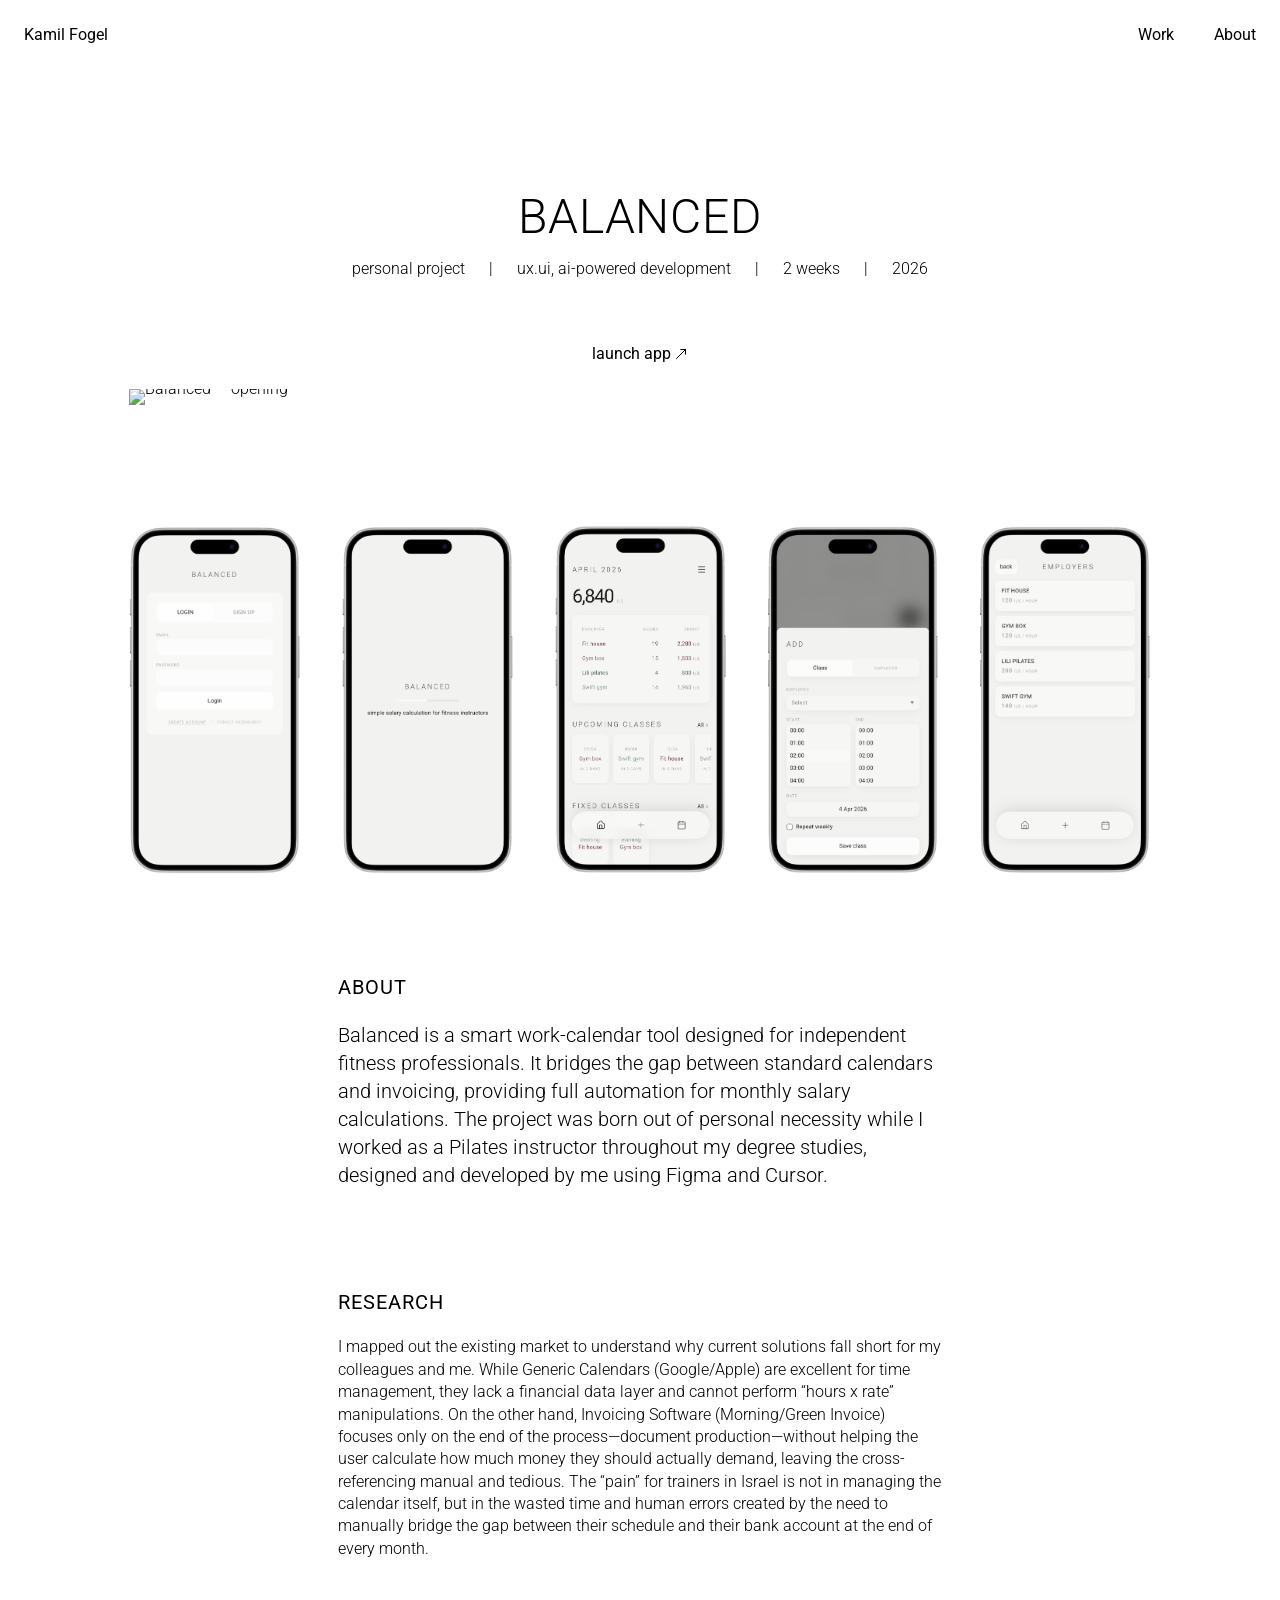
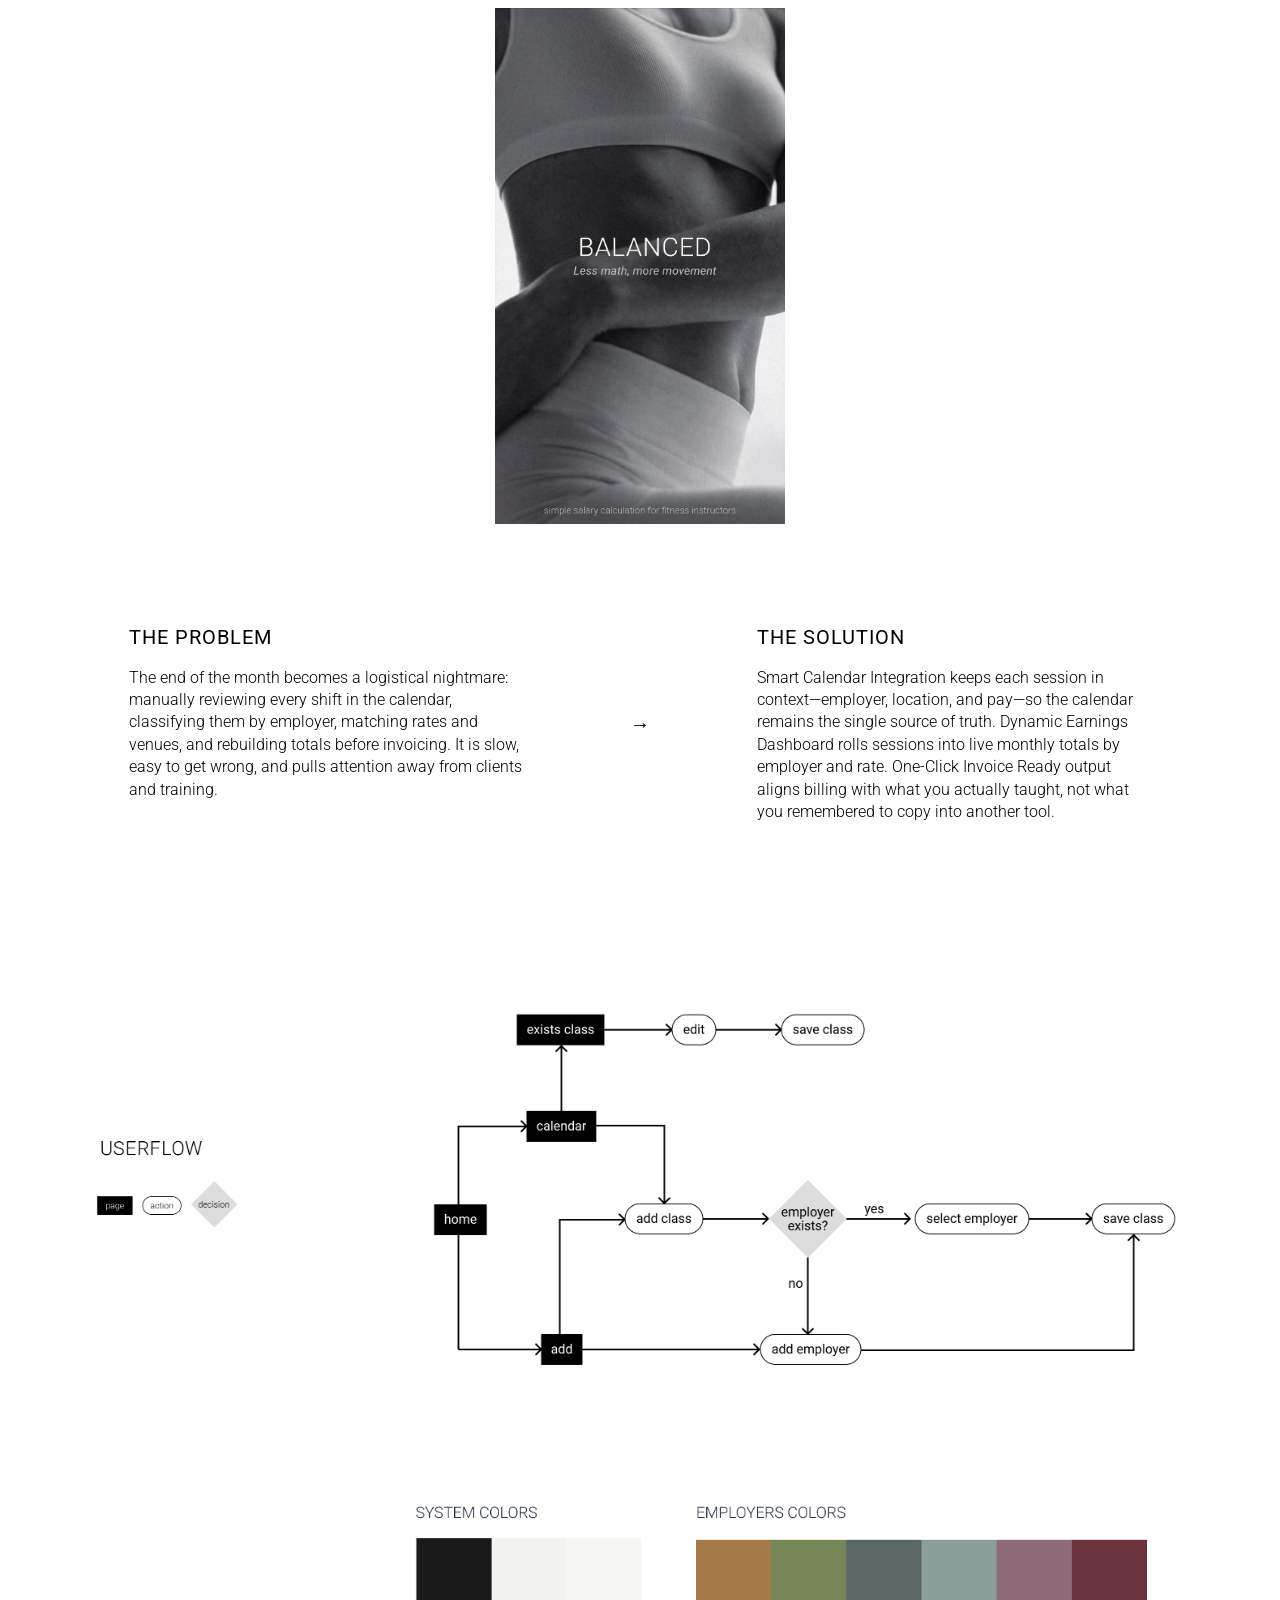
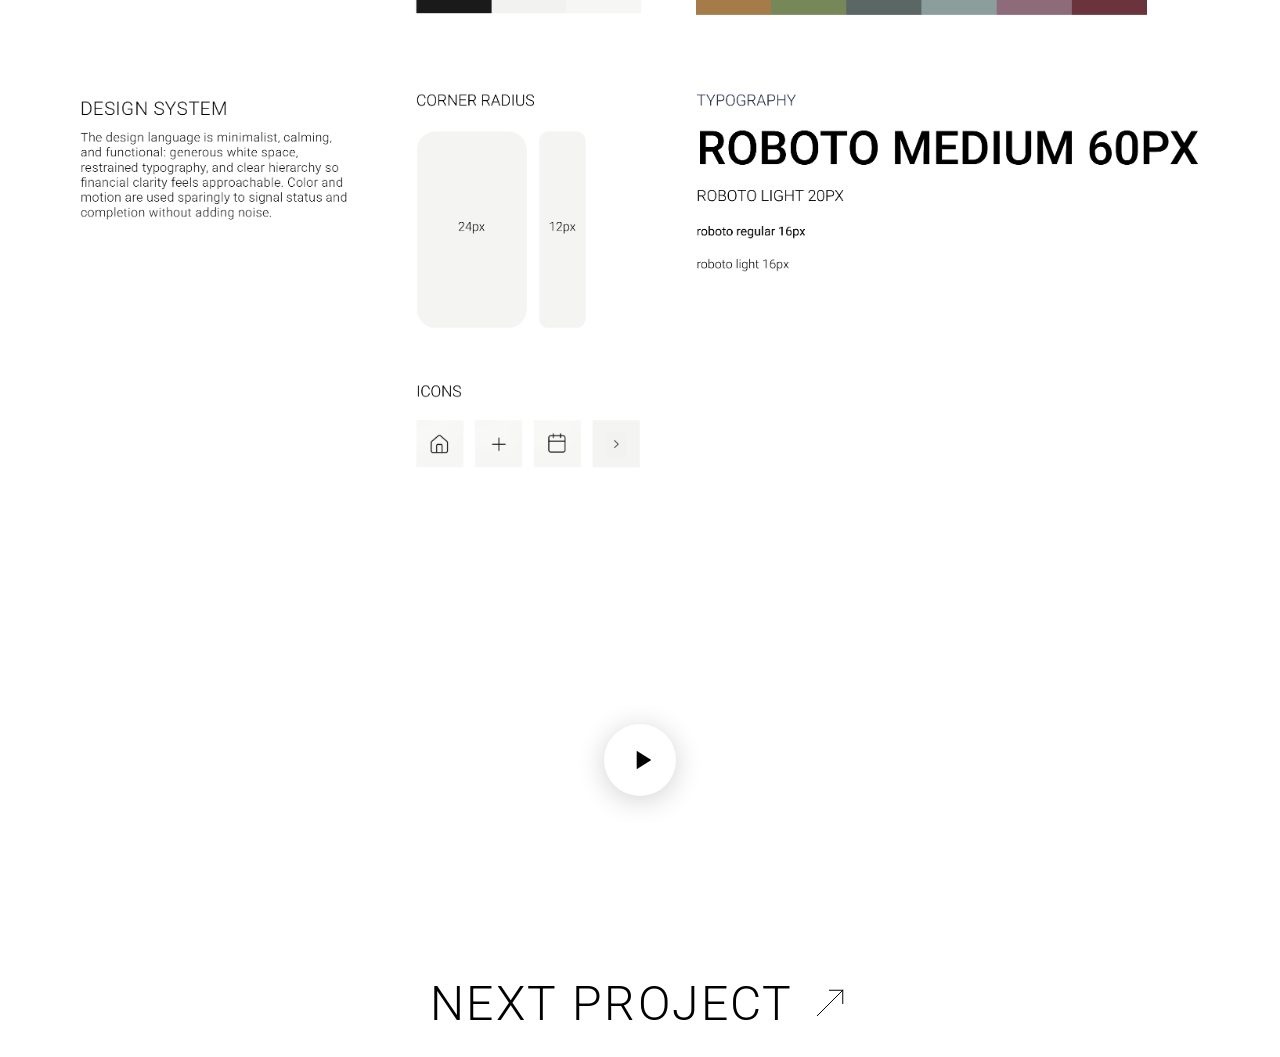
==== balanced.html @ a1b48514 "Final Hero Polish: Dynamic 3D text with gentle mouse motion and full-width layout" ====
<!DOCTYPE html>
<html lang="en" class="case-study-page balanced-page">
<head>
  <meta charset="UTF-8" />
  <meta name="viewport" content="width=device-width, initial-scale=1.0" />
  <title>Balanced — Kamil Fogel</title>
  <link rel="preconnect" href="https://fonts.googleapis.com" />
  <link rel="preconnect" href="https://fonts.gstatic.com" crossorigin />
  <link href="https://fonts.googleapis.com/css2?family=Instrument+Serif:ital@0;1&family=Roboto:wght@300;400;700&display=swap" rel="stylesheet" />
  <link href="https://unpkg.com/aos@2.3.1/dist/aos.css" rel="stylesheet" />
  <link rel="stylesheet" href="typography.css" />
  <script src="nav-auto-hide.js" defer></script>
  <style>
    *, *::before, *::after {
      box-sizing: border-box;
      margin: 0;
      padding: 0;
    }

    .container {
      width: 100%;
      max-width: none;
      margin-left: auto;
      margin-right: auto;
      padding-left: var(--container-pad);
      padding-right: var(--container-pad);
      box-sizing: border-box;
    }

    html, body {
      min-height: 100%;
    }

    html.balanced-page {
      background-color: #ffffff;
    }

    body.case-page {
      background: #ffffff;
      color: #000000;
      opacity: 1;
      transition: opacity 0.5s ease;
    }

    body.case-page.is-entering {
      opacity: 0;
    }

    html.case-study-page,
    html.case-study-page body.case-study-page {
      cursor: auto !important;
    }

    body.case-study-page .custom-cursor {
      display: none !important;
    }

    body.balanced-page nav {
      position: fixed;
      top: 0;
      left: 0;
      right: 0;
      width: 100%;
      z-index: 10000;
      padding: 0;
      background: transparent;
      color: #000000;
    }

    body.balanced-page nav .brand {
      color: #000000;
      text-decoration: none;
      transition: filter 0.4s ease;
    }

    body.balanced-page nav ul a {
      color: #000000;
      text-decoration: none;
      transition: filter 0.4s ease;
    }

    @media (hover: hover) {
      body.balanced-page nav .brand:hover,
      body.balanced-page nav ul a:hover {
        filter: blur(4px);
      }
    }

    body.balanced-page nav a:focus-visible {
      outline: 2px solid #000000;
      outline-offset: 4px;
    }

    .case-main {
      width: 100%;
      padding-top: 5.5rem;
      padding-bottom: 6rem;
    }

    .balanced-page .case-main {
      padding-bottom: 0;
    }

    .case-block {
      margin-bottom: var(--case-section-gap);
    }

    .balanced-page .case-block.balanced-video-section {
      margin-bottom: 0;
    }

    .case-block.case-hero-intro {
      margin-bottom: 0;
    }

    /* L1 — explicit center (hero titles) */
    .balanced-page h1.case-hero-title.style1 {
      letter-spacing: 0.02em;
      text-align: center;
    }

    /* L2 section titles — always centered on Balanced */
    .balanced-page .case-subhead {
      text-align: center;
    }

    /* L4 body — center everywhere in case main (overrides typography.css .case-body) */
    .balanced-page main .case-body {
      text-align: center;
    }

    /* L4 metadata: normal case for this page (global .case-meta-part is lowercase) */
    .balanced-page .case-meta-row--balanced .case-meta-part {
      text-transform: none;
    }

    /* 12-col shell + meta row — matches devill .case-hero-meta-shell / .case-meta-row */
    .balanced-page .case-balanced-hero .case-hero-meta-shell {
      display: grid;
      grid-template-columns: repeat(12, 1fr);
      column-gap: var(--grid-gutter);
      width: 100%;
      box-sizing: border-box;
      margin-top: 0;
      margin-bottom: 0;
      text-align: center;
    }

    .balanced-page .case-balanced-hero .case-meta-row--balanced {
      grid-column: 2 / 12;
      display: flex;
      flex-direction: row;
      flex-wrap: wrap;
      align-items: center;
      justify-content: center;
      width: 100%;
      min-width: 0;
      box-sizing: border-box;
    }

    .balanced-page .case-balanced-hero .case-prototype-link {
      text-transform: none;
    }

    /* Opening block sits under hero; link wrap supplies 20px above images (same as now) */
    .balanced-page .case-balanced-visuals {
      margin-top: 0;
    }

    .case-balanced-visuals-grid {
      display: grid;
      grid-template-columns: repeat(12, 1fr);
      column-gap: var(--grid-gutter);
      width: 100%;
      box-sizing: border-box;
    }

    .case-balanced-figure {
      grid-column: 2 / 12;
      margin: 0;
      padding: 0;
      background: transparent;
      border: none;
      line-height: 0;
      overflow: hidden;
      border-radius: 0;
    }

    .case-balanced-visuals-grid > .case-balanced-figure + .case-balanced-figure {
      margin-top: 120px;
    }

    .case-balanced-figure img {
      width: 100%;
      height: auto;
      object-fit: contain;
      display: block;
      margin: 0;
      padding: 0;
      background: transparent !important;
      border: none;
      box-shadow: none;
      border-radius: 0;
    }

    /* Body copy: L4 + center (typography .case-body is left-aligned for devill) */
    .balanced-page .balanced-content-shell {
      display: grid;
      grid-template-columns: repeat(12, 1fr);
      column-gap: var(--grid-gutter);
      width: 100%;
      box-sizing: border-box;
    }

    .balanced-page .balanced-content-band {
      grid-column: 2 / 12;
      min-width: 0;
      text-align: center;
    }

    /* About + research: 6 cols centered (4–10), heading + body left-aligned */
    .balanced-page .balanced-content-band--six-col {
      grid-column: 4 / 10;
      min-width: 0;
      text-align: left;
    }

    /* Beat main .case-body + global .case-subhead center rules */
    .balanced-page main .balanced-content-section .balanced-content-band--six-col > .case-subhead {
      text-align: left;
    }

    .balanced-page main .balanced-content-section .balanced-content-band--six-col > .case-body {
      text-align: left;
      margin-left: 0;
      margin-right: 0;
      max-width: none;
    }

    .balanced-page main .balanced-content-section--about .balanced-content-band--six-col > .case-body {
      font-size: 20px;
    }

    .balanced-page .balanced-content-section > .case-subhead {
      margin-bottom: 16px;
    }

    .balanced-page .balanced-content-section .case-body {
      text-align: center;
      margin-left: auto;
      margin-right: auto;
      max-width: 48rem;
    }

    .balanced-page .balanced-content-section .case-body + .case-body {
      margin-top: 1.25rem;
    }

    /*
      Research: social graphic — visually centered on the page (flex), not locked to grid lines.
      ~3-col max width matches previous scale (3 tracks + 2 gutters in this shell’s 12-col math).
    */
    .balanced-page .balanced-content-shell > .balanced-research-social-figure {
      grid-column: 1 / -1;
      display: flex;
      justify-content: center;
      align-items: center;
      min-width: 0;
      margin: 48px 0 0;
      padding: 0;
      border: none;
      line-height: 0;
      overflow: hidden;
      border-radius: 0;
    }

    .balanced-page .balanced-content-shell > .balanced-research-social-figure img {
      width: auto;
      max-width: min(100%, calc((100% - 11 * var(--grid-gutter)) / 12 * 3 + 2 * var(--grid-gutter)));
      height: auto;
      display: block;
      object-fit: contain;
      border-radius: 0;
    }

    /* Problem/Solution block: 12-col shell */
    .balanced-ps-block {
      display: grid;
      grid-template-columns: repeat(12, 1fr);
      column-gap: var(--grid-gutter);
      width: 100%;
      box-sizing: border-box;
    }

    .balanced-ps-block > .balanced-ps-grid {
      grid-column: 1 / -1;
      margin-top: 0;
    }

    /*
      Problem & Solution: 12-col row — col 1 empty | problem (4) | arrow (2) | solution (4) | col 12 empty.
      Tighter text bands; group stays centered in the grid.
    */
    .balanced-ps-grid {
      display: grid;
      grid-template-columns: repeat(12, 1fr);
      column-gap: var(--grid-gutter);
      width: 100%;
      box-sizing: border-box;
      align-items: stretch;
    }

    .balanced-ps-problem {
      grid-column: 2 / 6;
      min-width: 0;
      display: flex;
      flex-direction: column;
      align-items: flex-start;
      text-align: left;
    }

    .balanced-ps-solution {
      grid-column: 8 / 12;
      min-width: 0;
      display: flex;
      flex-direction: column;
      align-items: flex-start;
      text-align: left;
    }

    .balanced-page main .balanced-ps-problem > .case-subhead,
    .balanced-page main .balanced-ps-solution > .case-subhead {
      margin-bottom: 16px;
      text-align: left;
    }

    .balanced-page main .balanced-ps-problem .case-body,
    .balanced-page main .balanced-ps-solution .case-body {
      text-align: left;
      width: 100%;
      max-width: 100%;
      margin-left: 0;
      margin-right: 0;
    }

    .balanced-ps-connector {
      grid-column: 6 / 8;
      display: flex;
      align-items: center;
      justify-content: center;
      align-self: stretch;
      min-width: 0;
      padding: 0 4px;
      font-family: 'Roboto', sans-serif;
      font-weight: 400;
      font-size: 20px;
      line-height: 1;
      color: #000000;
      user-select: none;
    }

    /*
      userflow + design system images: full grid width (bleed cancels .container pad).
      Stacked flush in .balanced-content-shell.
    */
    .balanced-page .balanced-content-shell > .balanced-ps-userflow,
    .balanced-page .balanced-content-shell > .balanced-design-system-figure {
      grid-column: 1 / -1;
      min-width: 0;
      width: calc(100% + 2 * var(--container-pad));
      max-width: none;
      margin: 0;
      margin-left: calc(-1 * var(--container-pad));
      margin-right: calc(-1 * var(--container-pad));
      padding: 0;
      border: none;
      line-height: 0;
      overflow: hidden;
      border-radius: 0;
      box-sizing: border-box;
    }

    .balanced-page .balanced-content-shell > .balanced-ps-userflow img,
    .balanced-page .balanced-content-shell > .balanced-design-system-figure img {
      width: 100%;
      height: auto;
      display: block;
      object-fit: contain;
      border-radius: 0;
    }

    /*
      Full-app video — replicated from now.html (screens-mosaic fullapp cell).
      Grid: cols 4–10 (6 tracks); wrap + play control match nowproject sizing.
    */
    .balanced-video-section .balanced-video-shell {
      display: grid;
      grid-template-columns: repeat(12, 1fr);
      column-gap: var(--grid-gutter);
      width: 100%;
      box-sizing: border-box;
    }

    .balanced-fullapp-cell {
      grid-column: 4 / 10;
      width: 100%;
      min-width: 0;
      display: flex;
      flex-direction: column;
      align-items: stretch;
    }

    .balanced-page .balanced-fullapp-cell .case-next-project {
      position: relative;
      width: 100%;
      margin-top: clamp(2rem, 5vw, 4rem) !important;
      margin-bottom: 0 !important;
      margin-left: 0 !important;
      margin-right: 0 !important;
      padding: 0 !important;
      padding-bottom: 1.5rem !important;
      flex-shrink: 0;
    }

    .balanced-page .balanced-fullapp-cell .case-next-project__link {
      position: relative;
    }

    .balanced-fullapp-wrap {
      position: relative;
      width: 100%;
      line-height: 0;
      border-radius: 8px;
      overflow: hidden;
      background: transparent;
    }

    .balanced-fullapp-wrap .balanced-full-app-video {
      width: 100% !important;
      height: auto !important;
      max-height: 75vh !important;
      object-fit: contain !important;
      object-position: center;
      display: block;
      background: transparent !important;
      border: none !important;
      box-shadow: none !important;
      border-radius: 8px;
      cursor: pointer;
    }

    .balanced-fullapp-play {
      position: absolute;
      left: 50%;
      top: 50%;
      transform: translate(-50%, -50%);
      margin: 0;
      padding: 0;
      width: 4.5rem;
      height: 4.5rem;
      min-width: 0;
      border: none;
      border-radius: 50%;
      background: #ffffff;
      box-shadow: 0 4px 28px rgba(0, 0, 0, 0.18);
      cursor: pointer;
      display: flex;
      align-items: center;
      justify-content: center;
      color: #000000;
      transition:
        transform 0.25s ease,
        box-shadow 0.25s ease,
        opacity 0.35s ease,
        visibility 0.35s ease,
        background 0.25s ease;
      z-index: 2;
    }

    .balanced-fullapp-play__icon {
      display: block;
      margin-left: 3px;
    }

    .balanced-fullapp-play:hover {
      transform: translate(-50%, -50%) scale(1.08);
      box-shadow: 0 10px 36px rgba(0, 0, 0, 0.24);
    }

    .balanced-fullapp-play:focus-visible {
      outline: 2px solid #000000;
      outline-offset: 4px;
    }

    .balanced-fullapp-cell.is-playing .balanced-fullapp-play {
      opacity: 0;
      visibility: hidden;
      pointer-events: none;
    }

    @media (max-width: 900px) {
      .balanced-page .case-balanced-hero .case-meta-row--balanced {
        grid-column: 1 / -1 !important;
        justify-content: center;
      }

      /* Keep 10-column band (inset 1 col each side) on small viewports */
      .case-balanced-figure {
        grid-column: 2 / 12 !important;
      }

      .balanced-page .balanced-fullapp-cell {
        grid-column: 1 / -1 !important;
        margin-bottom: 0 !important;
      }

      .balanced-page .balanced-ps-grid {
        grid-template-columns: 1fr;
      }

      .balanced-page .balanced-ps-problem,
      .balanced-page .balanced-ps-solution,
      .balanced-page .balanced-ps-connector {
        grid-column: 1 / -1;
      }

      .balanced-page .balanced-ps-connector {
        padding: 8px 0;
        align-self: center;
      }
    }
  </style>
</head>
<body class="case-page case-study-page balanced-page is-entering">

  <nav>
    <div class="container">
      <a class="brand js-page-transition" href="index.html">Kamil Fogel</a>
      <ul>
        <li><a href="index.html#work">Work</a></li>
        <li><a href="index.html#site-bottom">About</a></li>
      </ul>
    </div>
  </nav>

  <main class="case-main">
    <div class="container">
      <section class="case-block case-hero-intro case-balanced-hero" aria-label="Project header">
        <h1
          class="case-hero-title style1"
          data-aos="fade-up"
          data-aos-duration="900"
          data-aos-once="true"
        >
          Balanced
        </h1>
        <div
          class="case-hero-meta-shell"
          data-aos="fade-up"
          data-aos-duration="900"
          data-aos-once="true"
          aria-label="Project details"
        >
          <div class="case-meta-row case-meta-row--balanced">
            <span class="case-meta-part">personal project</span>
            <span class="case-meta-sep" aria-hidden="true">|</span>
            <span class="case-meta-part">ux.ui, ai-powered development</span>
            <span class="case-meta-sep" aria-hidden="true">|</span>
            <span class="case-meta-part">2 weeks</span>
            <span class="case-meta-sep" aria-hidden="true">|</span>
            <span class="case-meta-part">2026</span>
          </div>
        </div>
        <div
          class="case-prototype-link-wrap"
          data-aos="fade-up"
          data-aos-duration="900"
          data-aos-once="true"
        >
          <a
            class="case-prototype-link"
            href="https://balanced-dun.vercel.app/"
            target="_blank"
            rel="noopener noreferrer"
          >
            launch app
          </a>
        </div>
      </section>

      <section class="case-block case-balanced-visuals" aria-label="Balanced project visuals">
        <div class="case-balanced-visuals-grid">
          <figure
            class="case-balanced-figure case-balanced-figure--opening"
            data-aos="fade-up"
            data-aos-duration="900"
            data-aos-once="true"
          >
            <img
              src="balancedproject/opening.png"
              alt="Balanced — opening"
              loading="lazy"
            />
          </figure>
          <figure
            class="case-balanced-figure"
            data-aos="fade-up"
            data-aos-duration="900"
            data-aos-once="true"
            aria-label="Balanced — product screens"
          >
            <img
              src="balancedproject/screens.png"
              alt="Balanced — screens"
              loading="lazy"
            />
          </figure>
        </div>
      </section>

      <section
        class="case-block balanced-content-section balanced-content-section--about"
        aria-label="About"
        data-aos="fade-up"
        data-aos-duration="900"
        data-aos-once="true"
      >
        <div class="balanced-content-shell">
          <div class="balanced-content-band balanced-content-band--six-col">
            <h2 class="case-subhead">about</h2>
            <p class="case-body">
              Balanced is a smart work-calendar tool designed for independent fitness professionals. It bridges the gap between standard calendars and invoicing, providing full automation for monthly salary calculations. The project was born out of personal necessity while I worked as a Pilates instructor throughout my degree studies, designed and developed by me using Figma and Cursor.
            </p>
          </div>
        </div>
      </section>

      <section
        class="case-block balanced-content-section"
        aria-label="Research"
        data-aos="fade-up"
        data-aos-duration="900"
        data-aos-once="true"
      >
        <div class="balanced-content-shell">
          <div class="balanced-content-band balanced-content-band--six-col">
            <h2 class="case-subhead">research</h2>
            <p class="case-body">
              I mapped out the existing market to understand why current solutions fall short for my colleagues and me. While Generic Calendars (Google/Apple) are excellent for time management, they lack a financial data layer and cannot perform &ldquo;hours x rate&rdquo; manipulations. On the other hand, Invoicing Software (Morning/Green Invoice) focuses only on the end of the process—document production—without helping the user calculate how much money they should actually demand, leaving the cross-referencing manual and tedious. The &ldquo;pain&rdquo; for trainers in Israel is not in managing the calendar itself, but in the wasted time and human errors created by the need to manually bridge the gap between their schedule and their bank account at the end of every month.
            </p>
          </div>
          <figure
            class="balanced-research-social-figure"
            aria-label="Balanced — research"
          >
            <img
              src="balancedproject/social.png"
              alt="Balanced — research"
              loading="lazy"
            />
          </figure>
        </div>
      </section>

      <section
        class="case-block balanced-ps-block"
        aria-label="The problem and the solution"
        data-aos="fade-up"
        data-aos-duration="900"
        data-aos-once="true"
      >
        <div class="balanced-ps-grid">
          <div class="balanced-ps-problem">
            <h2 class="case-subhead">the problem</h2>
            <p class="case-body">
              The end of the month becomes a logistical nightmare: manually reviewing every shift in the calendar, classifying them by employer, matching rates and venues, and rebuilding totals before invoicing. It is slow, easy to get wrong, and pulls attention away from clients and training.
            </p>
          </div>
          <div class="balanced-ps-connector" aria-hidden="true">→</div>
          <div class="balanced-ps-solution">
            <h2 class="case-subhead">the solution</h2>
            <p class="case-body">
              Smart Calendar Integration keeps each session in context—employer, location, and pay—so the calendar remains the single source of truth. Dynamic Earnings Dashboard rolls sessions into live monthly totals by employer and rate. One-Click Invoice Ready output aligns billing with what you actually taught, not what you remembered to copy into another tool.
            </p>
          </div>
        </div>
      </section>

      <section
        class="case-block balanced-content-section"
        aria-label="User flow and design system"
        data-aos="fade-up"
        data-aos-duration="900"
        data-aos-once="true"
      >
        <div class="balanced-content-shell">
          <figure class="balanced-ps-userflow" aria-label="User flow">
            <img
              src="balancedproject/userflow.png"
              alt="Balanced — user flow"
              loading="lazy"
            />
          </figure>
          <figure class="balanced-design-system-figure" aria-label="Design system">
            <img
              src="balancedproject/designsystem.png"
              alt="Balanced — design system"
              loading="lazy"
            />
          </figure>
        </div>
      </section>

      <section class="case-block balanced-video-section" aria-label="Full project video">
        <div class="balanced-video-shell">
          <div
            class="balanced-fullapp-cell"
            data-aos="fade-up"
            data-aos-duration="2000"
            data-aos-delay="400"
            data-aos-offset="300"
            data-aos-once="true"
          >
            <div class="balanced-fullapp-wrap">
              <video
                class="balanced-full-app-video"
                src="balancedproject/fullapp.mp4"
                preload="metadata"
                loop
                playsinline
                loading="lazy"
                tabindex="0"
                aria-label="Balanced — full project walkthrough. Press Space to play or pause."
              ></video>
              <button type="button" class="balanced-fullapp-play" aria-label="Play full project video">
                <svg
                  class="balanced-fullapp-play__icon"
                  width="32"
                  height="32"
                  viewBox="0 0 24 24"
                  aria-hidden="true"
                  focusable="false"
                >
                  <path fill="currentColor" d="M8 5v14l11-7z" />
                </svg>
              </button>
            </div>
            <nav class="case-next-project" aria-label="Next project">
              <a href="health.html" class="case-next-project__link js-page-transition">Next project</a>
            </nav>
          </div>
        </div>
      </section>
    </div>
  </main>

  <script src="https://unpkg.com/aos@2.3.1/dist/aos.js"></script>
  <script>
    (function () {
      if (typeof AOS !== 'undefined') {
        AOS.init({
          duration: 900,
          easing: 'ease-out-cubic',
          once: true,
          offset: 80,
        });
      }

      function bindPageTransitions() {
        var links = document.querySelectorAll('a.js-page-transition');
        for (var i = 0; i < links.length; i++) {
          links[i].addEventListener('click', function (e) {
            var href = this.getAttribute('href');
            if (!href || this.getAttribute('target') === '_blank' || e.metaKey || e.ctrlKey || e.shiftKey) return;
            e.preventDefault();
            document.body.classList.add('is-entering');
            window.setTimeout(function () {
              window.location.href = href;
            }, 480);
          });
        }
      }
      bindPageTransitions();

      (function bindBalancedFullAppVideo() {
        var cells = document.querySelectorAll('.balanced-fullapp-cell');
        for (var i = 0; i < cells.length; i++) {
          (function (wrap) {
            var inner = wrap.querySelector('.balanced-fullapp-wrap');
            var video = wrap.querySelector('.balanced-full-app-video');
            var btn = wrap.querySelector('.balanced-fullapp-play');
            if (!inner || !video) return;

            function syncPlayingClass() {
              if (video.paused) {
                wrap.classList.remove('is-playing');
              } else {
                wrap.classList.add('is-playing');
              }
            }

            video.addEventListener('play', syncPlayingClass);
            video.addEventListener('pause', syncPlayingClass);

            function togglePlayback() {
              if (video.paused) {
                video.play();
              } else {
                video.pause();
              }
            }

            inner.addEventListener('click', function () {
              togglePlayback();
            });

            if (btn) {
              btn.addEventListener('click', function (e) {
                e.stopPropagation();
                if (video.paused) {
                  video.play();
                } else {
                  video.pause();
                }
              });
            }

            video.addEventListener('keydown', function (e) {
              if (e.key !== ' ' && e.key !== 'Spacebar') return;
              e.preventDefault();
              togglePlayback();
            });
          })(cells[i]);
        }
      })();

      function endEnter() {
        document.body.classList.remove('is-entering');
      }
      if (document.readyState === 'complete') {
        requestAnimationFrame(function () {
          requestAnimationFrame(endEnter);
        });
      } else {
        window.addEventListener('load', function () {
          requestAnimationFrame(function () {
            requestAnimationFrame(endEnter);
          });
        });
      }
    })();
  </script>
</body>
</html>
---- typography.css ----
/**
 * Global L1–L4 typography (index, case studies).
 * Requires: Instrument Serif (italic), Roboto 300 & 400.
 */

/* —— Global layout tokens (shared: home + case studies). Use var(--grid-gutter) in page grids. —— */
:root {
  --container-pad: clamp(20px, 2.2vw, 24px);
  --grid-gutter: clamp(16px, 2vw, 24px);
  --case-section-gap: 100px;
  /*
   * Shared NE arrow (45° shaft + two-segment head). Same stroke/geometry everywhere;
   * scale only via width/height on each ::after. vector-effect keeps hairline consistent.
   */
  --arrow-ne-svg: url("data:image/svg+xml,%3Csvg xmlns='http://www.w3.org/2000/svg' viewBox='0 0 28 28' fill='none'%3E%3Cpath vector-effect='non-scaling-stroke' d='M3.5 24.5L24.5 3.5M24.5 3.5L13.5 3.5M24.5 3.5L24.5 14.5' stroke='%23000000' stroke-width='1' stroke-linecap='round' stroke-linejoin='round'/%3E%3C/svg%3E");
}

@media (max-width: 1024px) {
  :root {
    --grid-gutter: clamp(12px, 1.85vw, 20px);
    --case-section-gap: clamp(72px, 9vw, 96px);
  }
}

@media (max-width: 767px) {
  :root {
    --container-pad: 20px;
    --grid-gutter: 16px;
    --case-section-gap: clamp(48px, 10vw, 64px);
  }
}

html {
  overflow-x: hidden;
}

/* —— L1: Case study hero titles — Roboto 48px Light, ALL CAPS —— */
.case-hero-title,
.case-health-hero-title {
  font-family: 'Roboto', sans-serif;
  font-style: normal;
  font-weight: 300;
  font-size: 48px;
  line-height: 1.2;
  letter-spacing: 0.05em;
  text-transform: uppercase;
  color: #000000;
  text-align: center;
  text-rendering: optimizeLegibility;
  -webkit-font-smoothing: antialiased;
  -moz-osx-font-smoothing: grayscale;
  padding: 100px 0 0;
  margin: 0 0 12px;
}

/* —— L2: Section headers — Roboto Regular 20px, ALL CAPS —— */
.case-subhead,
.case-now-ds-item .case-subhead,
.case-now-cs-stack--vertical .case-now-cs-style3-heading {
  font-family: 'Roboto', sans-serif;
  font-weight: 400;
  font-size: 20px;
  line-height: 1.35;
  letter-spacing: 0.05em;
  text-transform: uppercase;
  color: #000000;
}

/* —— L3: Nav, contact label, project names — Roboto Regular 16px, sentence case from markup —— */
nav,
nav .brand,
.site-contact__label,
.project-card__caption-name,
.project-card__caption-sep {
  font-family: 'Roboto', sans-serif;
  font-weight: 400;
  font-size: 16px;
  line-height: 1.35;
  letter-spacing: normal;
  color: #000000;
  -webkit-font-smoothing: antialiased;
  -moz-osx-font-smoothing: grayscale;
}

nav ul a {
  text-transform: none;
}

nav .brand {
  text-transform: none;
}

/*
 * Primary site nav: full-width bar, same side padding as `.container` (--container-pad).
 * Optional cap: set --site-grid-max-width on :root to match a global content max-width.
 * Brand (left) ↔ links (right): space-between; Work / About: fixed gap, never wrap.
 */
nav:not(.case-next-project) .container {
  display: flex;
  flex-wrap: nowrap;
  justify-content: space-between;
  align-items: center;
  gap: clamp(12px, 3vw, 24px);
  width: 100%;
  max-width: var(--site-grid-max-width, none);
  margin-left: auto;
  margin-right: auto;
  box-sizing: border-box;
  padding-left: var(--container-pad, 24px);
  padding-right: var(--container-pad, 24px);
  padding-top: 1.5rem;
  padding-bottom: 1.5rem;
}

nav:not(.case-next-project) .brand {
  flex: 0 1 auto;
  min-width: 0;
}

nav:not(.case-next-project) .container > ul {
  flex: 0 0 auto;
  display: flex;
  flex-flow: row nowrap;
  align-items: center;
  justify-content: flex-end;
  gap: 40px;
  list-style: none;
  margin: 0;
  padding: 0;
  white-space: nowrap;
}

nav:not(.case-next-project) .container > ul > li {
  flex-shrink: 0;
  white-space: nowrap;
}

nav:not(.case-next-project) .container > ul > li > a {
  white-space: nowrap;
}

/* Top strip: reveals scroll-hidden nav on hover (below nav z-index; hits pass through nav when pointer-events: none) */
.site-nav-hover-zone {
  position: fixed;
  top: 0;
  left: 0;
  right: 0;
  height: 60px;
  z-index: 4999;
  pointer-events: auto;
  background: transparent;
}

body.case-page .site-nav-hover-zone {
  z-index: 9999;
}

/* Primary nav auto-hide (scroll) — home + case studies */
nav.site-header,
body.case-page > nav:not(.case-next-project) {
  transition:
    transform 0.3s ease,
    opacity 0.3s ease;
}

nav.site-header.is-header-hidden,
body.case-page > nav:not(.case-next-project).is-header-hidden {
  transform: translateY(-100%);
  opacity: 0;
  pointer-events: none;
}

.site-contact__label {
  text-transform: none;
}

.project-card__caption-name {
  text-transform: none;
}

.case-subhead {
  text-align: left;
  margin-bottom: 1.25rem;
}

/* —— L4: Project hero metadata (type, field, time, year) — Roboto Light 16px —— */
.case-meta-part,
.case-meta-sep {
  font-family: 'Roboto', sans-serif;
  font-weight: 300;
  font-size: 16px;
  line-height: 1.35;
  letter-spacing: normal;
  color: #000000;
  -webkit-font-smoothing: antialiased;
  -moz-osx-font-smoothing: grayscale;
}

.case-meta-part {
  text-transform: lowercase;
}

.case-meta-sep {
  flex-shrink: 0;
  user-select: none;
}

.case-main .case-meta-row {
  gap: 12px var(--grid-gutter, 16px);
}

/* Uniform rhythm: title (L1 margin-bottom 12px) → metadata (L4) → external link (L3) */
.case-main .case-prototype-link-wrap {
  text-align: center;
  margin-top: 60px;
  margin-bottom: 20px;
  padding: 0;
}

/* L3: External project links — Roboto Regular 16px, NE arrow via ::after (same asset as next-project / about) */
.case-prototype-link {
  font-family: 'Roboto', sans-serif;
  font-weight: 400;
  font-size: 16px;
  line-height: 1.35;
  color: #000000;
  text-transform: lowercase;
  text-decoration: none;
  display: inline-flex !important;
  align-items: center;
  justify-content: center;
  flex-wrap: wrap;
  box-sizing: border-box;
  max-width: 100%;
  margin: 0;
  padding: 4px 8px;
  filter: none;
  transition: all 0.3s ease;
  letter-spacing: normal;
  -webkit-font-smoothing: antialiased;
  -moz-osx-font-smoothing: grayscale;
}

.case-prototype-link::after {
  content: '';
  display: block;
  width: 0.88em;
  height: 0.8em;
  flex-shrink: 0;
  margin-left: 0.22em;
  align-self: center;
  background: var(--arrow-ne-svg) no-repeat center / contain;
}

@media (hover: hover) {
  .case-prototype-link:hover {
    filter: blur(2px);
  }
}

.case-prototype-link:focus-visible {
  outline: 2px solid #000000;
  outline-offset: 4px;
  filter: none;
}

/* —— L4: Body, footer detail, UI chrome —— */
body {
  font-family: 'Roboto', sans-serif;
  font-weight: 300;
  font-size: 16px;
  line-height: 1.6;
  color: #000000;
  overflow-x: hidden;
}

img,
video {
  max-width: 100%;
  height: auto;
}

.case-body,
.case-now-research-copy,
.case-now-cs-stack--vertical .case-now-cs-challenge-body,
.case-now-cs-stack--vertical .case-now-cs-solution-body,
.site-contact__line,
.research-intro-para,
.video-walkthrough-overlay-inner span {
  font-family: 'Roboto', sans-serif;
  font-weight: 300;
  font-size: 16px;
  line-height: 1.6;
  color: #000000;
}

.project-card__caption-type {
  font-family: 'Roboto', sans-serif;
  font-weight: 300;
  font-size: 16px;
  line-height: 1.6;
  color: #000000;
  text-transform: lowercase;
  letter-spacing: normal;
}

/* Landing custom cursor: black scroll/view label only (no pill), same L4 type metrics */
.custom-cursor,
.custom-cursor__label {
  font-family: 'Roboto', sans-serif;
  font-weight: 300;
  font-size: 16px;
  line-height: 1.6;
  color: #000000;
}

.case-body,
.case-now-research-copy,
.research-intro-para {
  line-height: 1.4;
}

.research-intro-para .research-label,
.research-intro-para .research-regular {
  font-weight: 400;
}

.case-body strong {
  font-weight: 400;
}

/* —— L1: “Next project” — Roboto 48px Light, ALL CAPS (matches case hero title) —— */
.case-next-project {
  width: 100%;
  margin: 0;
  margin-top: clamp(6rem, 14vw, 15rem);
  padding: 0 0 5rem;
  box-sizing: border-box;
  text-align: center;
}

.case-next-project__link {
  font-family: 'Roboto', sans-serif;
  font-style: normal;
  font-weight: 300;
  font-size: 48px;
  line-height: 1.2;
  letter-spacing: 0.05em;
  text-transform: uppercase;
  color: #000000;
  text-decoration: none;
  text-rendering: optimizeLegibility;
  -webkit-font-smoothing: antialiased;
  -moz-osx-font-smoothing: grayscale;
  display: inline-flex;
  align-items: center;
  justify-content: center;
  gap: 0.35em;
  transition: filter 0.4s ease;
}

/* “Next project”: same NE arrow as .case-prototype-link; larger box (cap-sized title) */
.case-next-project__link::after {
  content: '';
  display: block;
  width: 1.15cap;
  height: 1cap;
  flex-shrink: 0;
  margin-bottom: 0.04em;
  background: var(--arrow-ne-svg) no-repeat center / contain;
}

@media (hover: hover) {
  .case-next-project__link:hover {
    filter: blur(4px);
  }
}

.case-next-project__link:focus-visible {
  outline: 2px solid #000000;
  outline-offset: 10px;
}

/* Tablet / small laptop: ~20% smaller type to reduce overlap */
@media (min-width: 768px) and (max-width: 1024px) {
  .case-subhead,
  .case-now-ds-item .case-subhead,
  .case-now-cs-stack--vertical .case-now-cs-style3-heading {
    font-size: 16px;
  }

  .case-body,
  .case-now-research-copy,
  .case-now-cs-stack--vertical .case-now-cs-challenge-body,
  .case-now-cs-stack--vertical .case-now-cs-solution-body,
  .case-meta-part,
  .case-prototype-link,
  .site-contact__line,
  .project-card__caption-type {
    font-size: 13px;
  }

  nav,
  nav .brand,
  nav ul a,
  nav:not(.case-next-project) .container > ul > li > a,
  .project-card__caption-name,
  .project-card__caption-sep,
  .site-contact__label {
    font-size: 13px;
  }

  .case-hero-title,
  .case-health-hero-title {
    font-size: 42px;
  }

  .case-next-project__link {
    font-size: 42px;
  }
}

/* Mobile: single-column case grids, tighter hero, compact nav */
@media (max-width: 767px) {
  .case-hero-title,
  .case-health-hero-title {
    font-size: clamp(28px, 8vw, 48px);
    padding: 48px 0 0;
    margin-bottom: 12px;
  }

  .case-next-project {
    margin-top: clamp(3rem, 10vw, 8rem);
    padding-bottom: clamp(2.5rem, 8vw, 4rem);
  }

  .case-next-project__link {
    font-size: clamp(28px, 8vw, 48px);
  }

  nav:not(.case-next-project) .container {
    padding-top: 1rem;
    padding-bottom: 1rem;
  }

  nav:not(.case-next-project) .container > ul {
    gap: 24px;
  }

  nav,
  nav .brand,
  nav:not(.case-next-project) .container > ul > li > a {
    font-size: 14px;
  }

  /* Collapse 12-col-style grids inside case studies to one column */
  .case-page .case-main *[class*='grid'],
  .case-page .case-main *[class*='-stack'],
  .case-page .case-main .metgala-mosaic,
  .case-page .case-main .case-health-triptych,
  .case-page .case-main .screens-mosaic,
  .case-page .case-main .case-hero-meta-shell {
    grid-template-columns: 1fr !important;
    column-gap: var(--grid-gutter) !important;
  }

  .case-page .case-main *[class*='grid'] > *,
  .case-page .case-main *[class*='-stack'] > *,
  .case-page .case-main .metgala-mosaic > *,
  .case-page .case-main .case-health-triptych > *,
  .case-page .case-main .screens-mosaic > *,
  .case-page .case-main .case-hero-meta-shell > * {
    grid-column: 1 / -1 !important;
  }
}
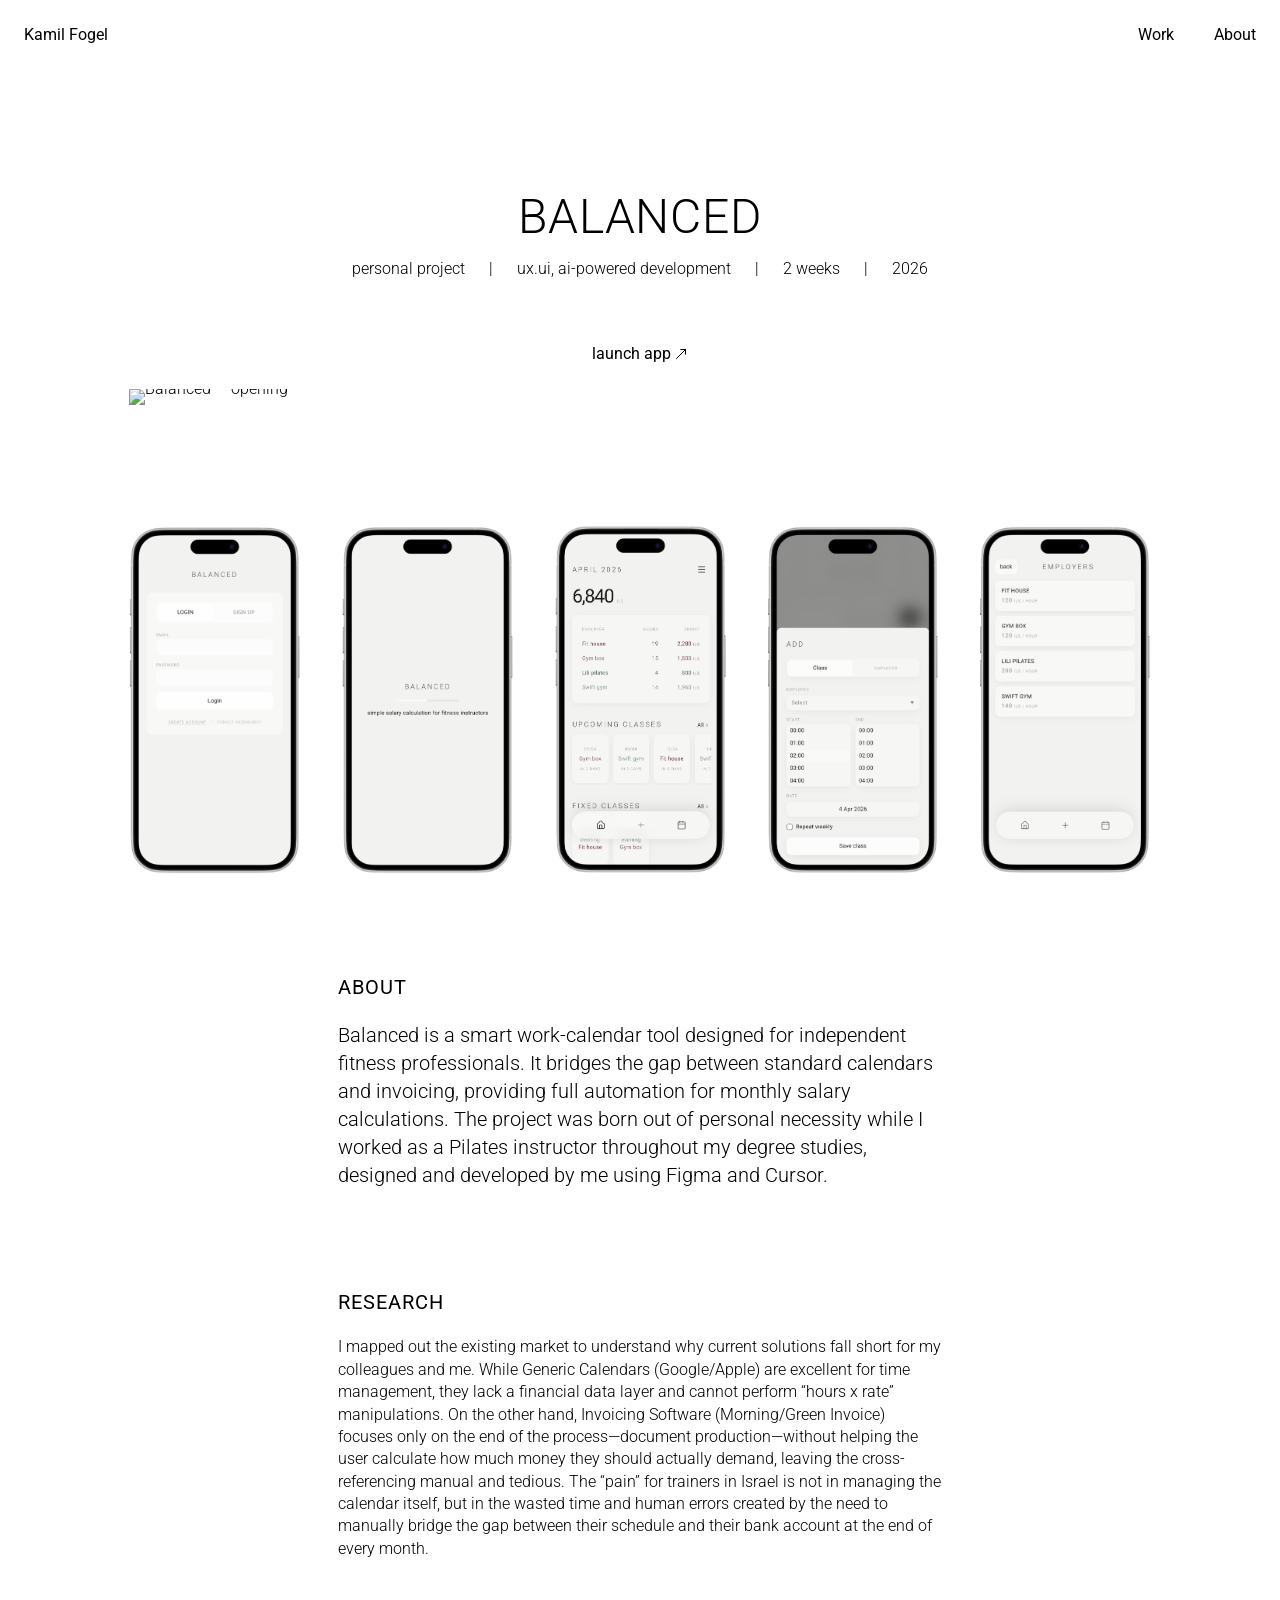
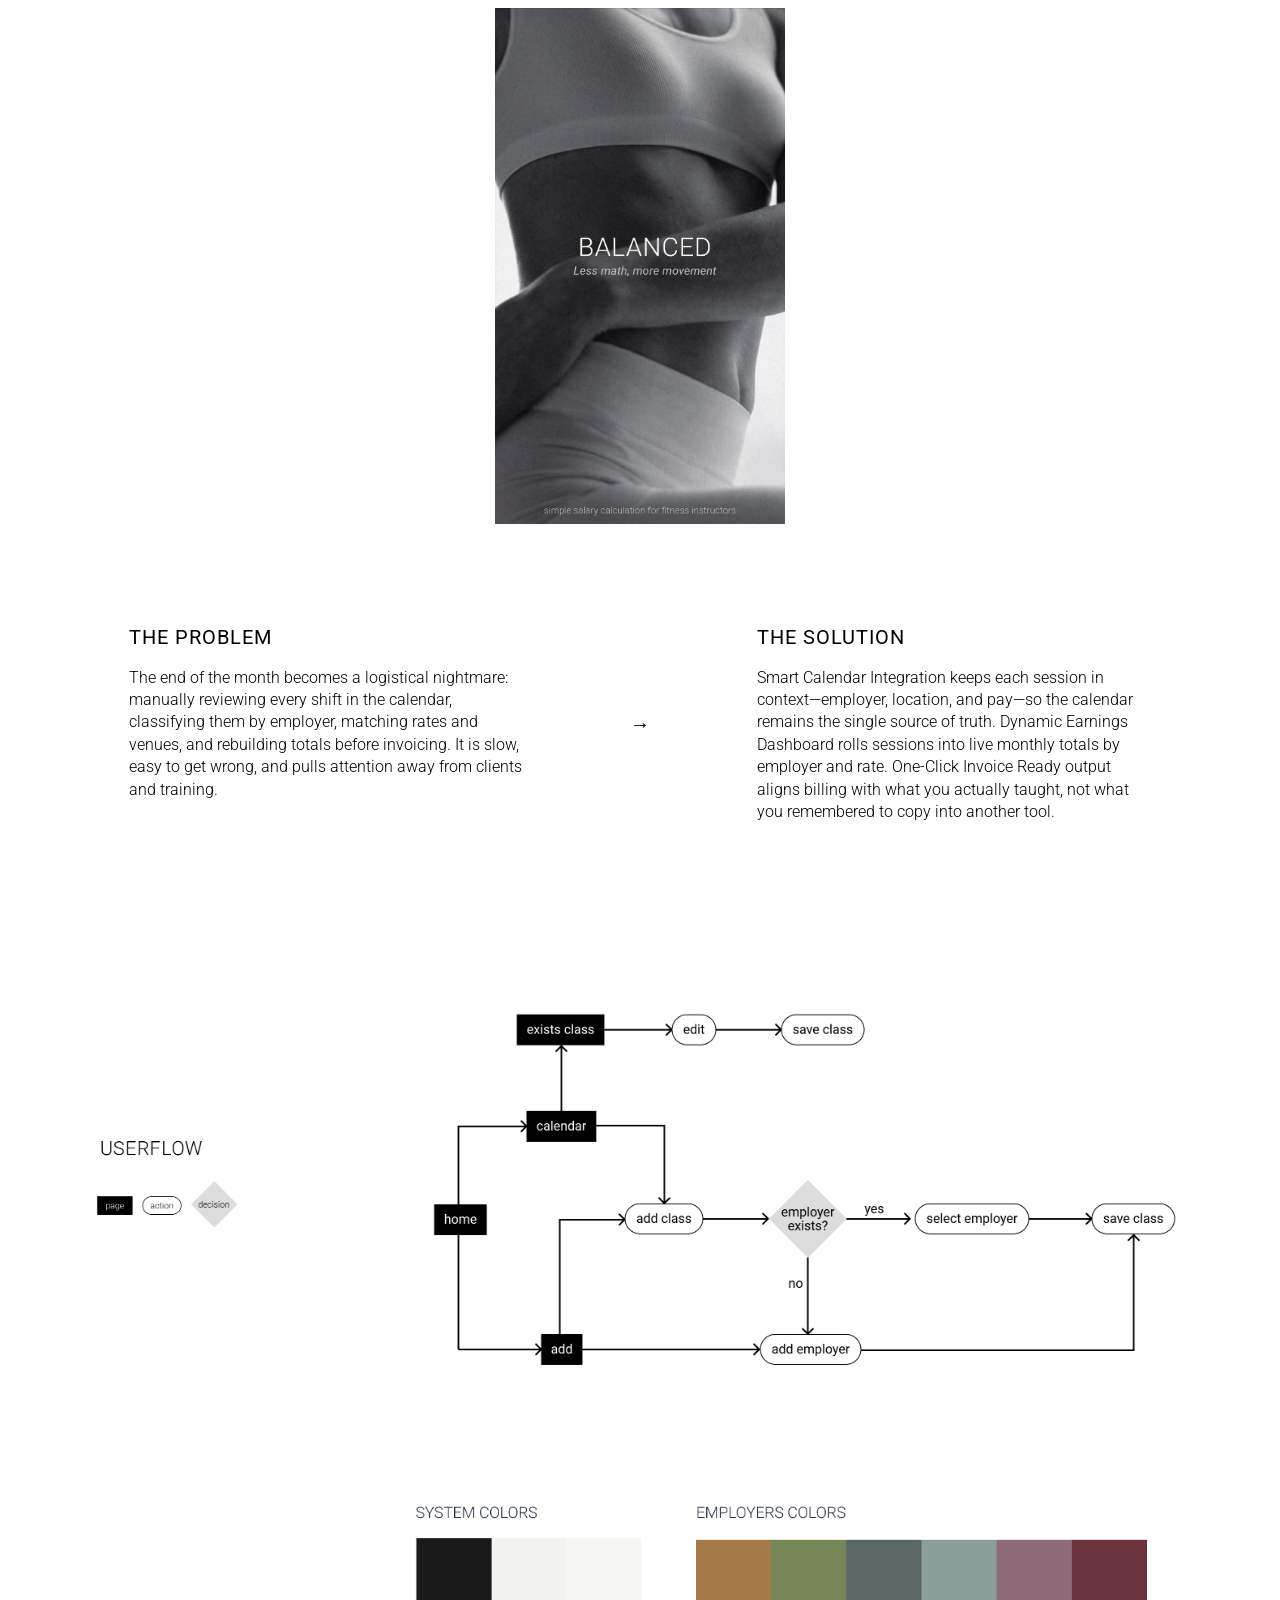
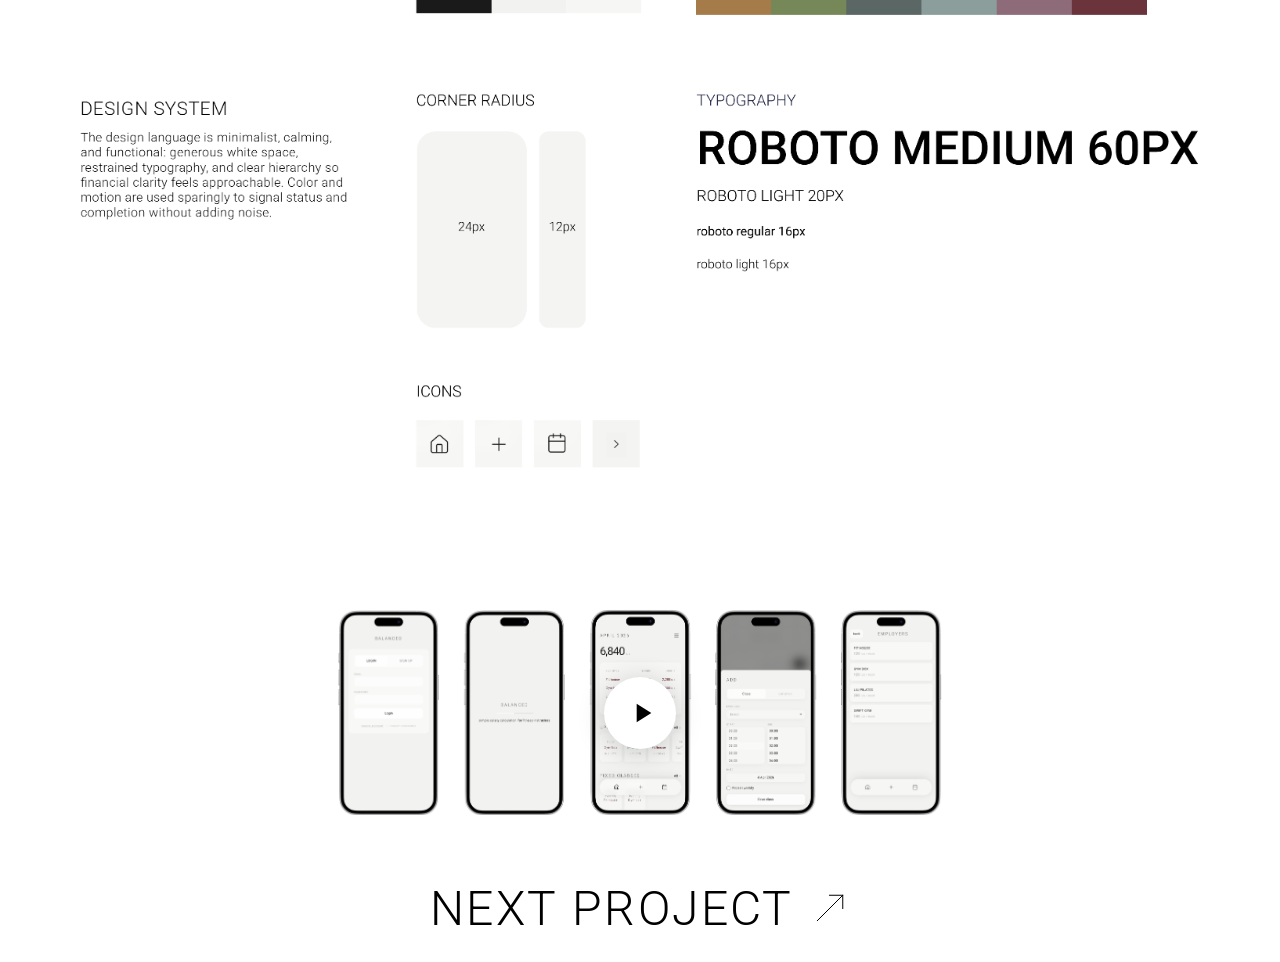
==== commit f3a90489: "Final Hero Polish: Dynamic 3D text with gentle mouse motion and full-width layout" ====
--- a/balanced.html
+++ b/balanced.html
@@ -527,6 +527,38 @@
       .balanced-page .balanced-ps-connector {
         padding: 8px 0;
         align-self: center;
+      }
+    }
+
+    @media (max-width: 768px) {
+      .balanced-page .case-meta-row--balanced {
+        font-size: clamp(11px, 3vw, 14px);
+        letter-spacing: -0.02em;
+        gap: 4px 8px;
+      }
+
+      .balanced-page .balanced-content-band--six-col {
+        grid-column: 1 / -1 !important;
+        width: 100% !important;
+        max-width: 100% !important;
+      }
+
+      .balanced-page main .balanced-content-section .balanced-content-band--six-col > .case-body {
+        max-width: 100% !important;
+      }
+
+      .balanced-page .balanced-content-shell > .balanced-research-social-figure {
+        width: calc(100% + 2 * var(--container-pad)) !important;
+        max-width: none !important;
+        margin-left: calc(-1 * var(--container-pad)) !important;
+        margin-right: calc(-1 * var(--container-pad)) !important;
+        justify-content: stretch;
+      }
+
+      .balanced-page .balanced-content-shell > .balanced-research-social-figure img {
+        width: 100% !important;
+        max-width: none !important;
+        height: auto;
       }
     }
   </style>
@@ -725,6 +757,7 @@
               <video
                 class="balanced-full-app-video"
                 src="balancedproject/fullapp.mp4"
+                poster="balancedproject/screens.png"
                 preload="metadata"
                 loop
                 playsinline
--- a/typography.css
+++ b/typography.css
@@ -165,8 +165,10 @@
 
 nav.site-header.is-header-hidden,
 body.case-page > nav:not(.case-next-project).is-header-hidden {
-  transform: translateY(-100%);
-  opacity: 0;
+  /* Beat home landing keyframes (forwards) so scroll hide / hover zone work */
+  animation: none !important;
+  transform: translateY(-100%) !important;
+  opacity: 0 !important;
   pointer-events: none;
 }
 
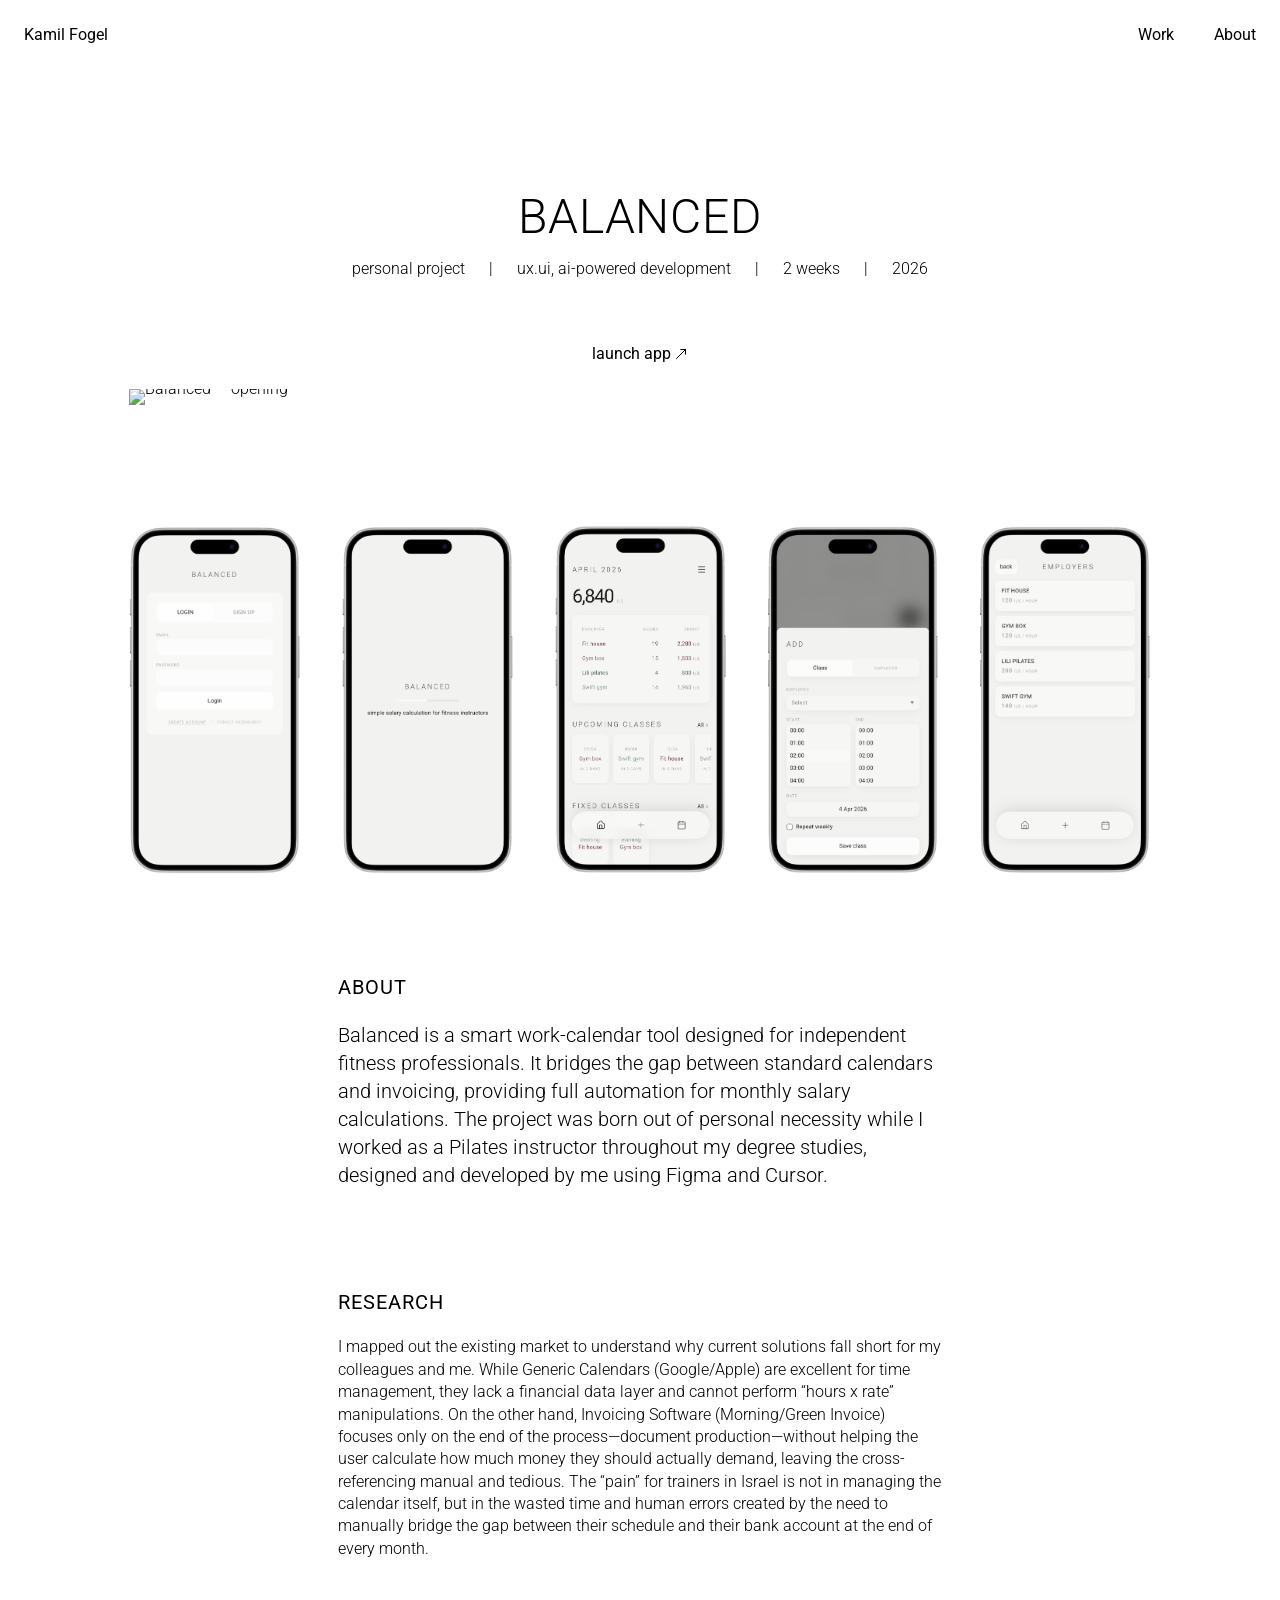
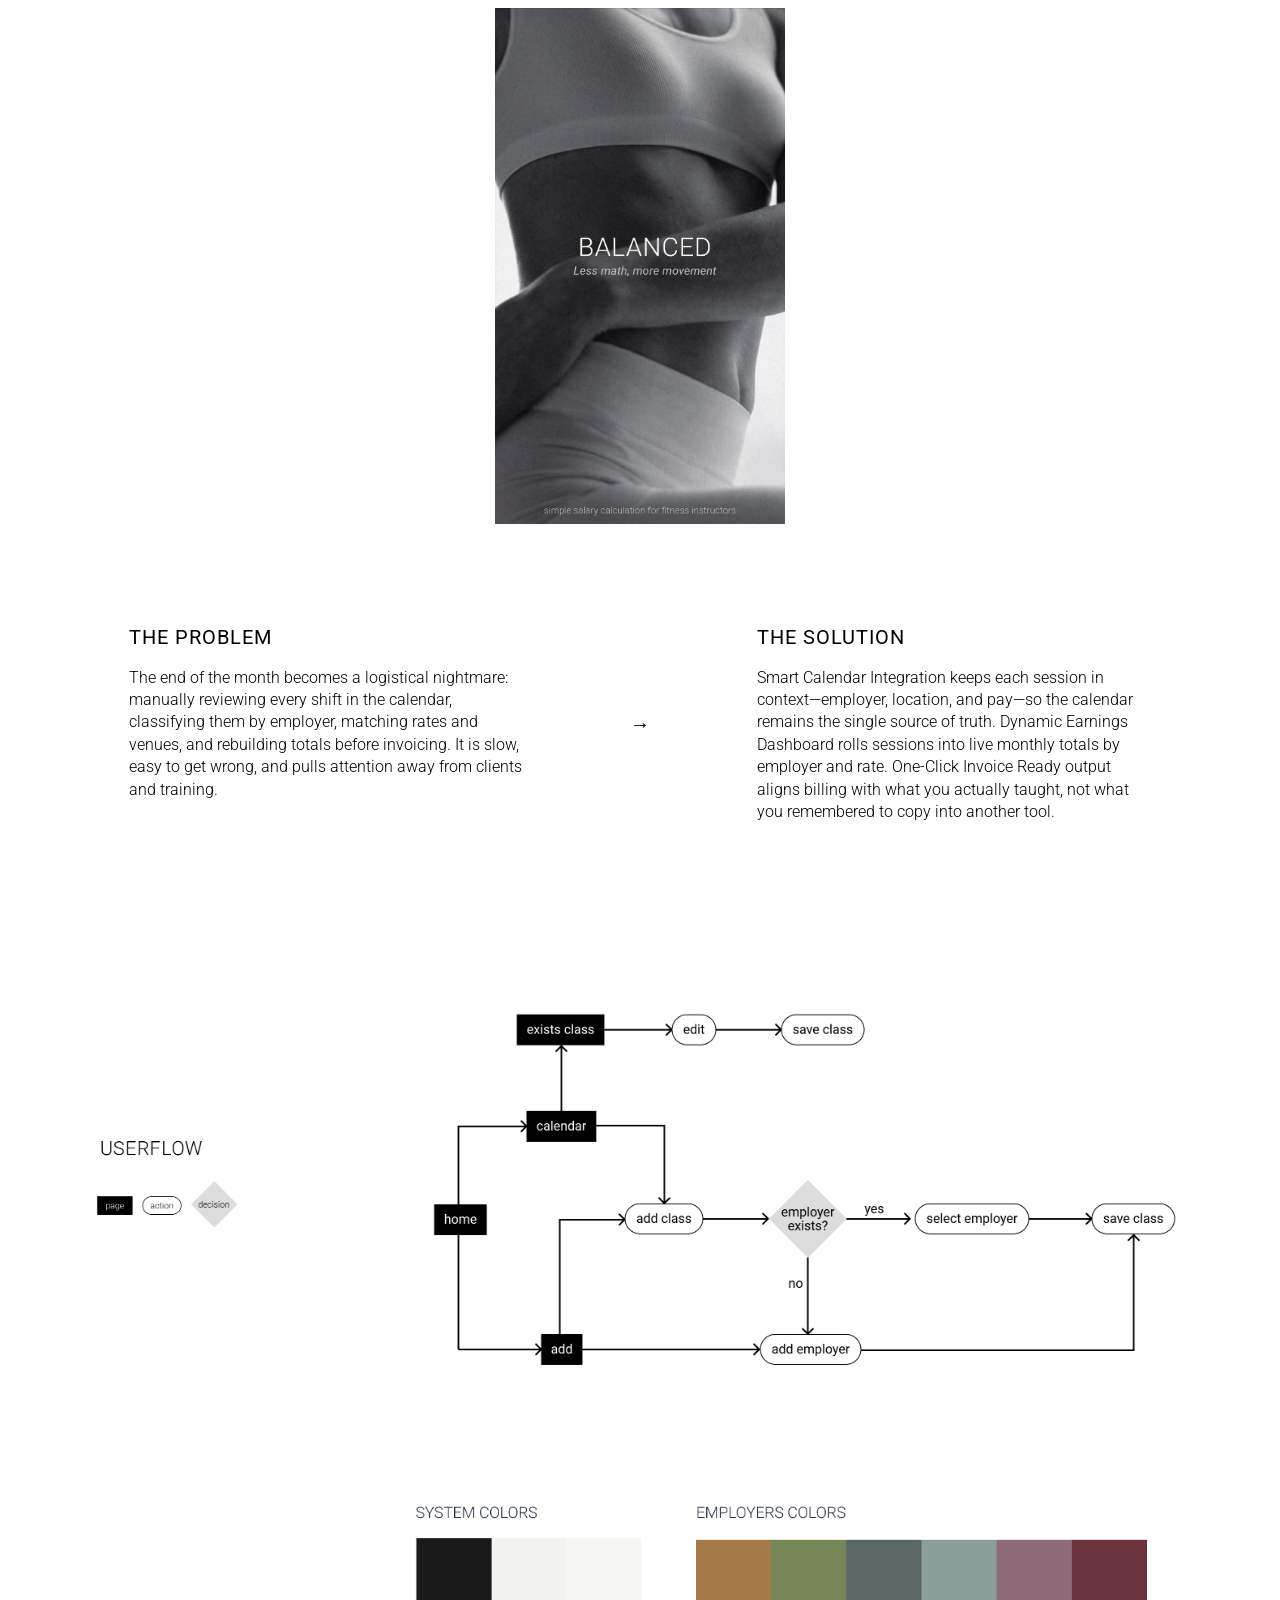
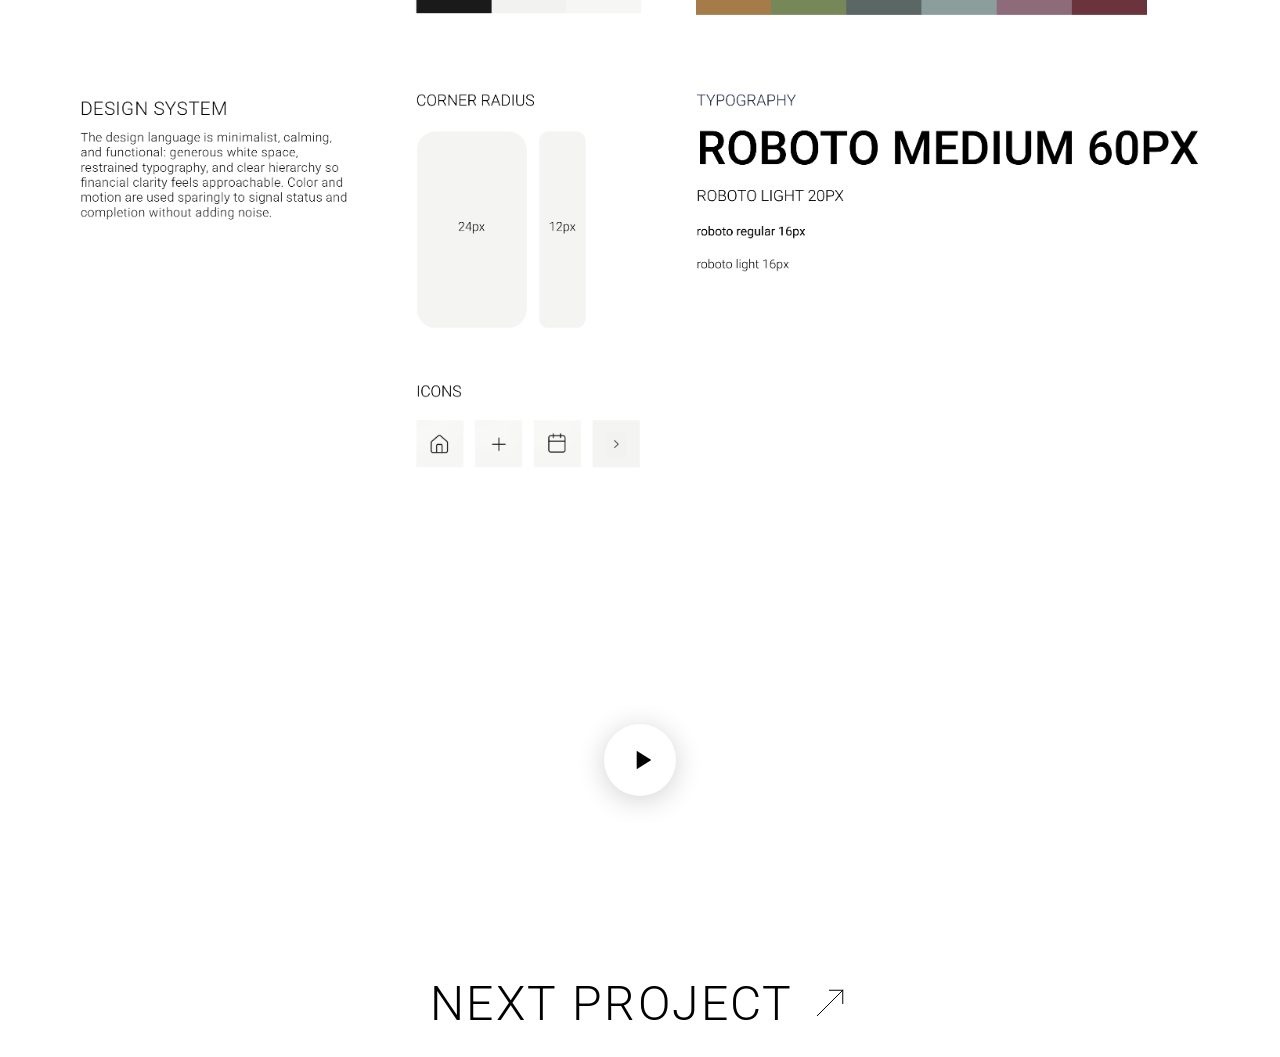
==== commit 6b23e94d: "Final Hero Polish: Dynamic 3D text with gentle mouse motion and full-width layout" ====
--- a/balanced.html
+++ b/balanced.html
@@ -527,38 +527,6 @@
       .balanced-page .balanced-ps-connector {
         padding: 8px 0;
         align-self: center;
-      }
-    }
-
-    @media (max-width: 768px) {
-      .balanced-page .case-meta-row--balanced {
-        font-size: clamp(11px, 3vw, 14px);
-        letter-spacing: -0.02em;
-        gap: 4px 8px;
-      }
-
-      .balanced-page .balanced-content-band--six-col {
-        grid-column: 1 / -1 !important;
-        width: 100% !important;
-        max-width: 100% !important;
-      }
-
-      .balanced-page main .balanced-content-section .balanced-content-band--six-col > .case-body {
-        max-width: 100% !important;
-      }
-
-      .balanced-page .balanced-content-shell > .balanced-research-social-figure {
-        width: calc(100% + 2 * var(--container-pad)) !important;
-        max-width: none !important;
-        margin-left: calc(-1 * var(--container-pad)) !important;
-        margin-right: calc(-1 * var(--container-pad)) !important;
-        justify-content: stretch;
-      }
-
-      .balanced-page .balanced-content-shell > .balanced-research-social-figure img {
-        width: 100% !important;
-        max-width: none !important;
-        height: auto;
       }
     }
   </style>
@@ -757,7 +725,6 @@
               <video
                 class="balanced-full-app-video"
                 src="balancedproject/fullapp.mp4"
-                poster="balancedproject/screens.png"
                 preload="metadata"
                 loop
                 playsinline
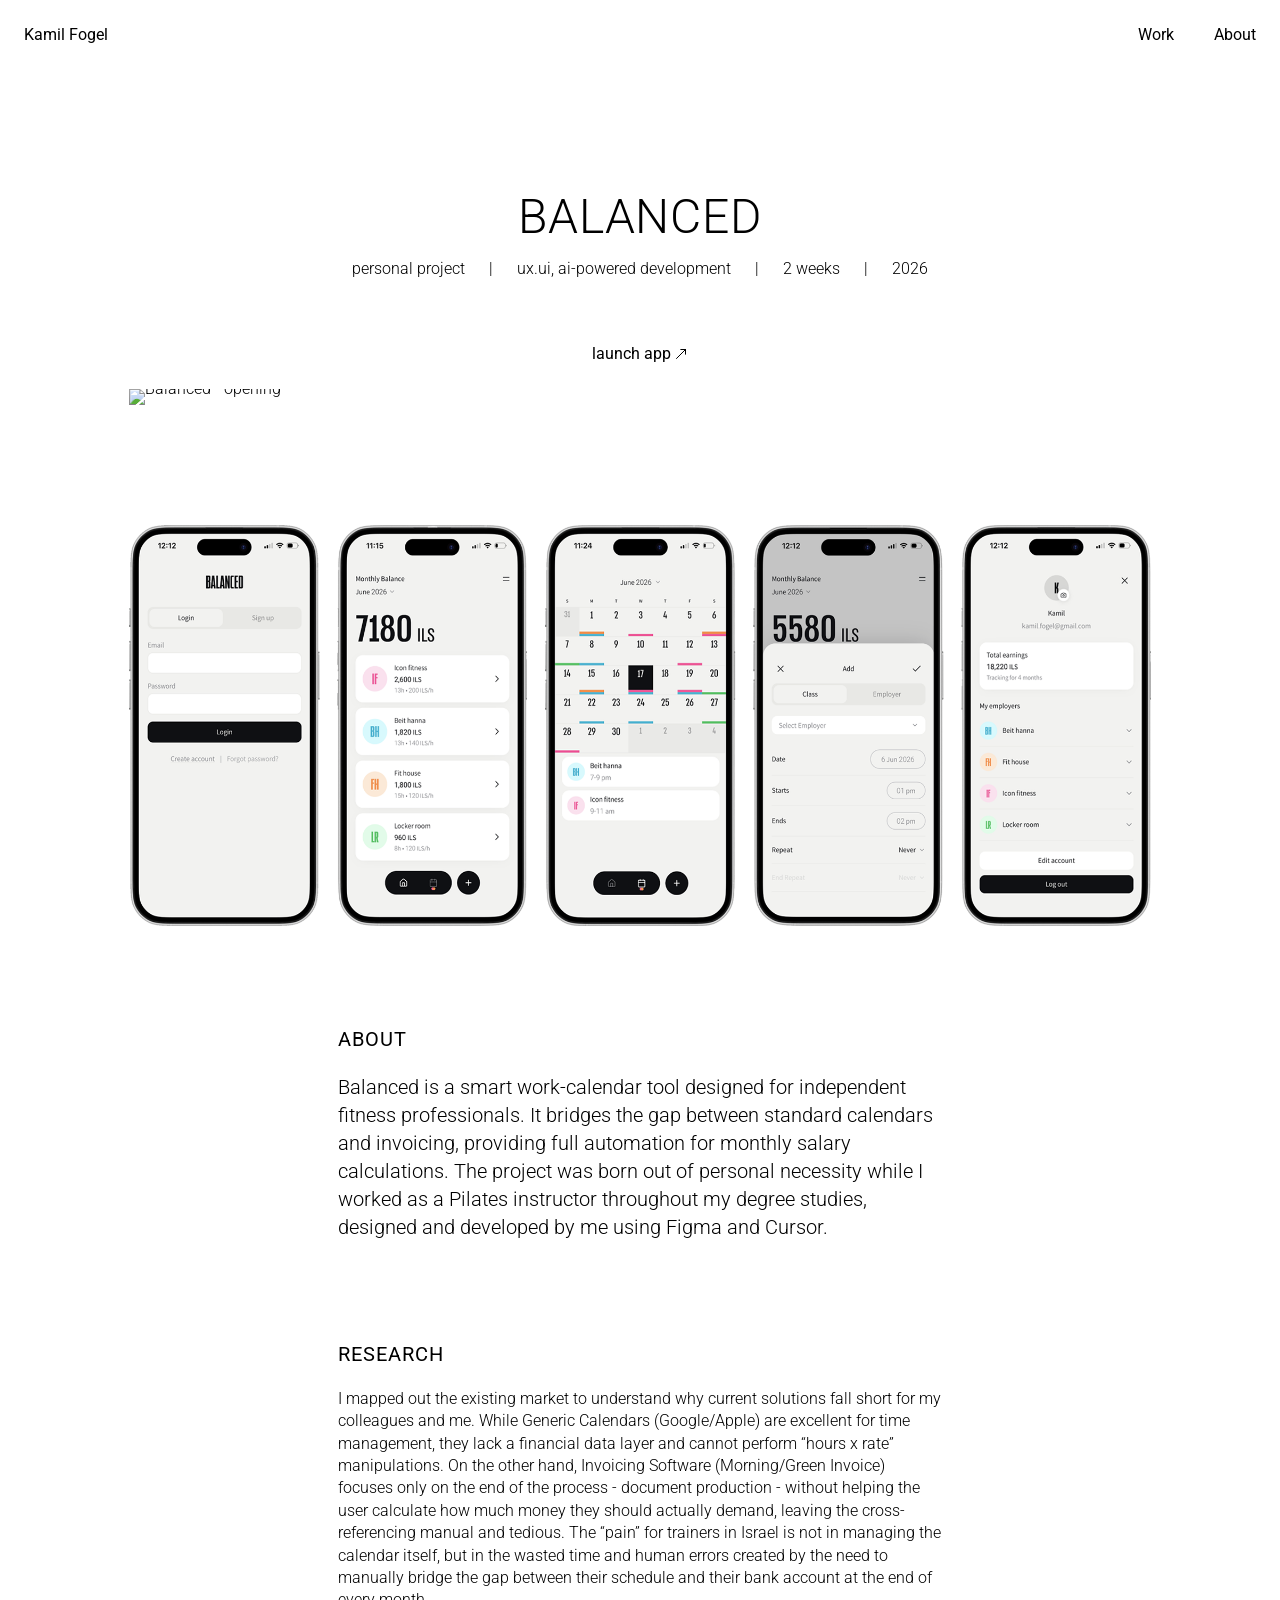
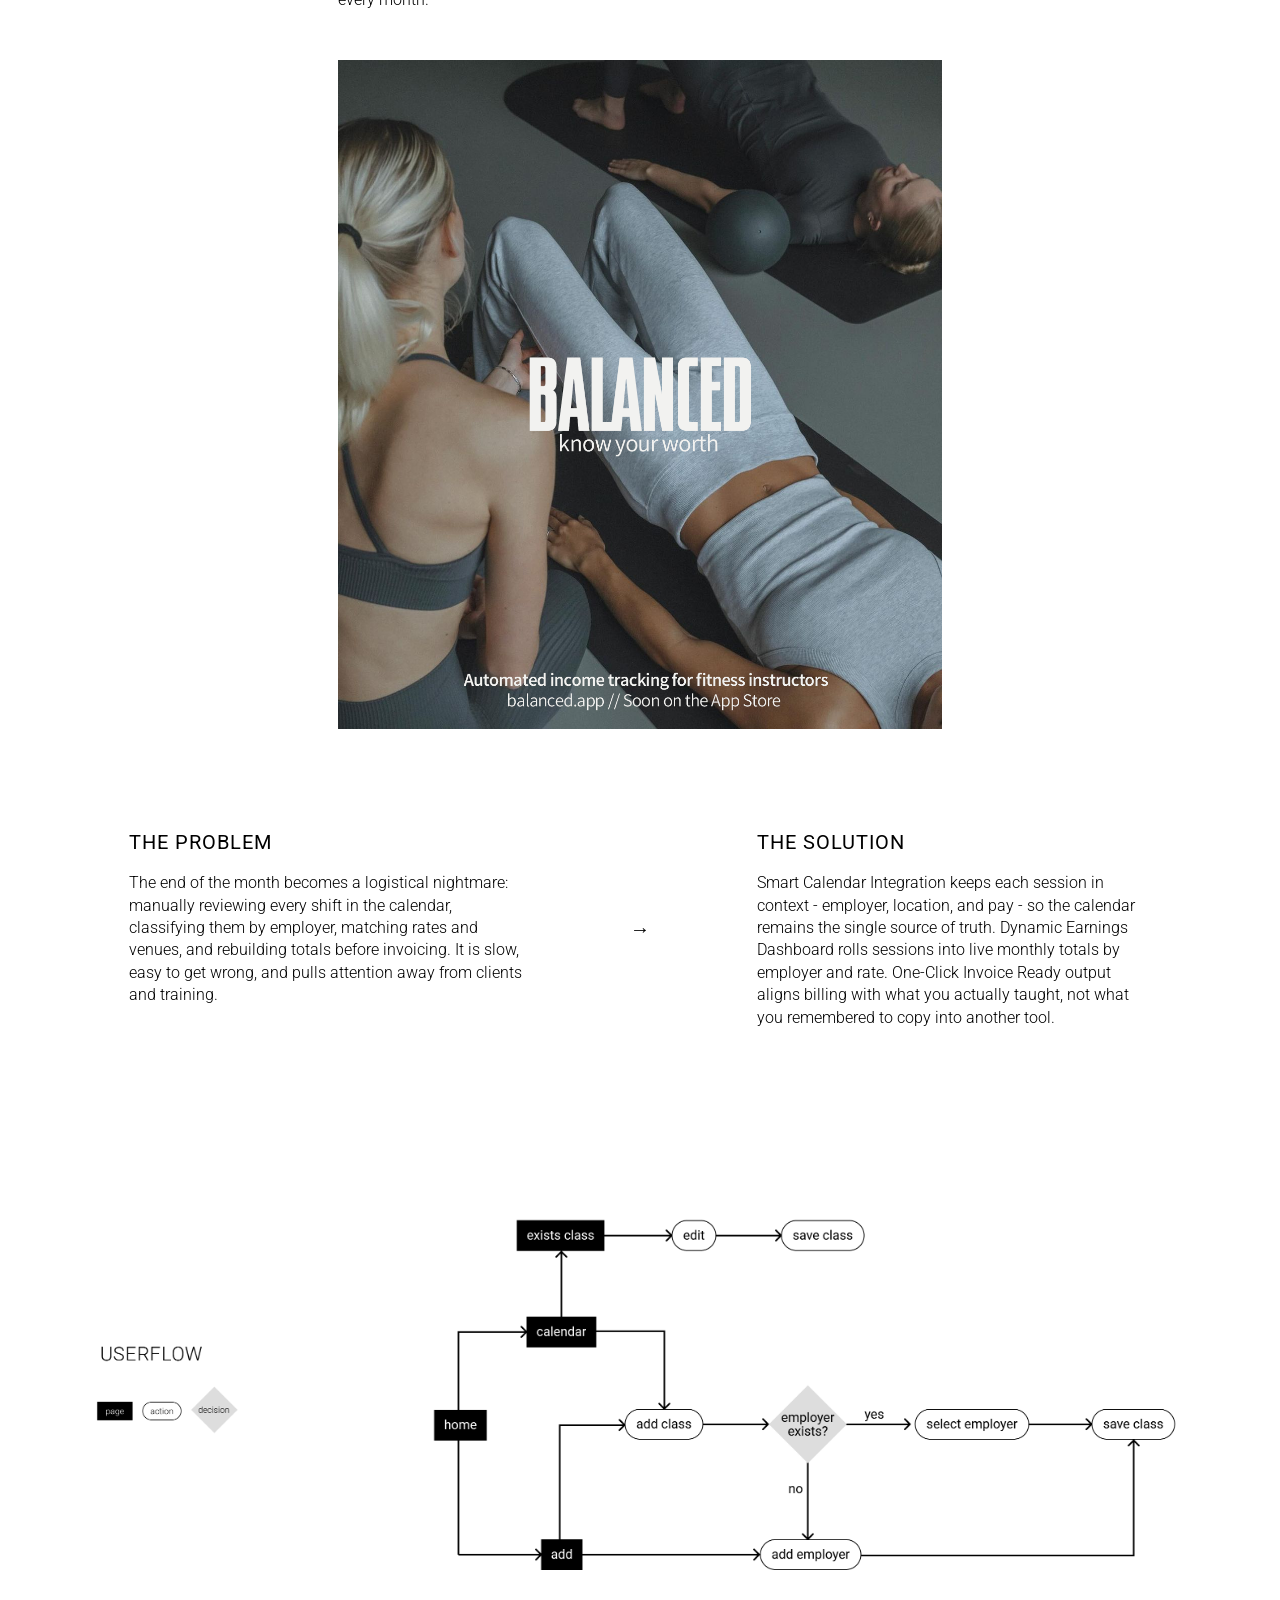
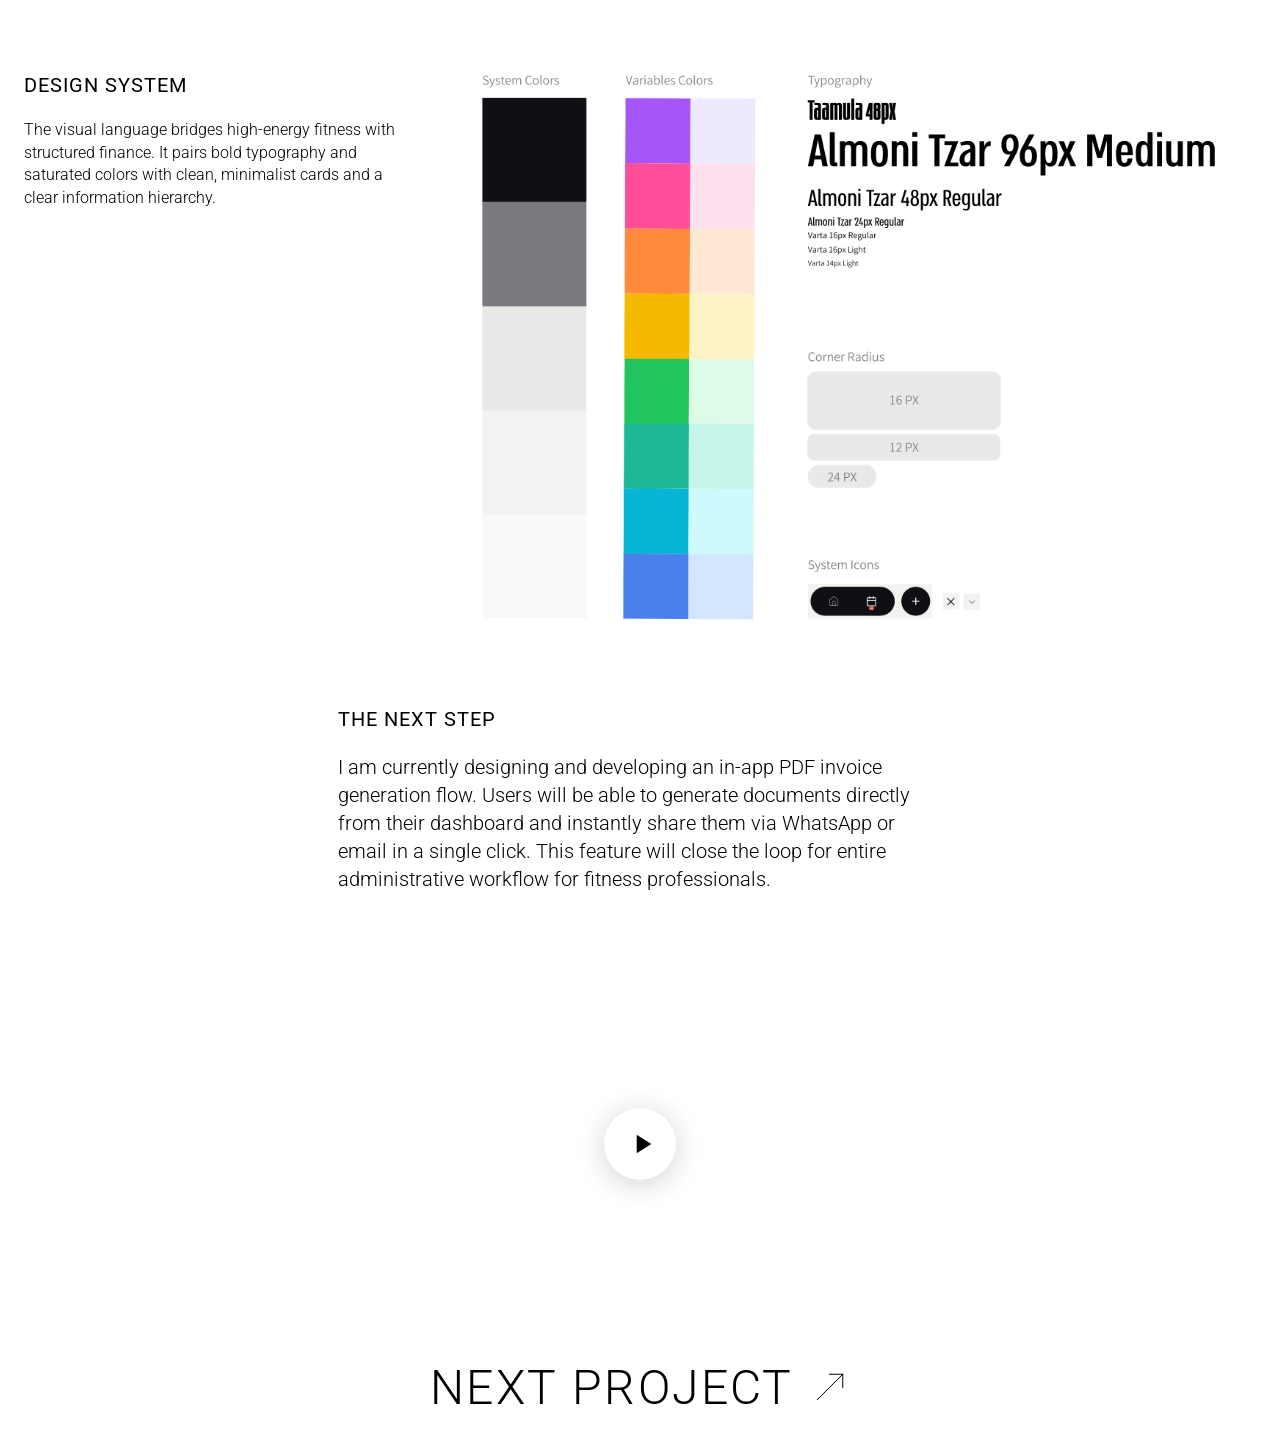
==== commit d23184d8: "Add preloader and fix hero 3D loading issue" ====
--- a/balanced.html
+++ b/balanced.html
@@ -3,7 +3,7 @@
 <head>
   <meta charset="UTF-8" />
   <meta name="viewport" content="width=device-width, initial-scale=1.0" />
-  <title>Balanced — Kamil Fogel</title>
+  <title>Balanced - Kamil Fogel</title>
   <link rel="preconnect" href="https://fonts.googleapis.com" />
   <link rel="preconnect" href="https://fonts.gstatic.com" crossorigin />
   <link href="https://fonts.googleapis.com/css2?family=Instrument+Serif:ital@0;1&family=Roboto:wght@300;400;700&display=swap" rel="stylesheet" />
@@ -113,18 +113,18 @@
       margin-bottom: 0;
     }
 
-    /* L1 — explicit center (hero titles) */
+    /* L1 - explicit center (hero titles) */
     .balanced-page h1.case-hero-title.style1 {
       letter-spacing: 0.02em;
       text-align: center;
     }
 
-    /* L2 section titles — always centered on Balanced */
+    /* L2 section titles - always centered on Balanced */
     .balanced-page .case-subhead {
       text-align: center;
     }
 
-    /* L4 body — center everywhere in case main (overrides typography.css .case-body) */
+    /* L4 body - center everywhere in case main (overrides typography.css .case-body) */
     .balanced-page main .case-body {
       text-align: center;
     }
@@ -134,7 +134,7 @@
       text-transform: none;
     }
 
-    /* 12-col shell + meta row — matches devill .case-hero-meta-shell / .case-meta-row */
+    /* 12-col shell + meta row - matches devill .case-hero-meta-shell / .case-meta-row */
     .balanced-page .case-balanced-hero .case-hero-meta-shell {
       display: grid;
       grid-template-columns: repeat(12, 1fr);
@@ -218,7 +218,7 @@
       text-align: center;
     }
 
-    /* About + research: 6 cols centered (4–10), heading + body left-aligned */
+    /* About + research: 6 cols centered (4-10), heading + body left-aligned */
     .balanced-page .balanced-content-band--six-col {
       grid-column: 4 / 10;
       min-width: 0;
@@ -237,7 +237,8 @@
       max-width: none;
     }
 
-    .balanced-page main .balanced-content-section--about .balanced-content-band--six-col > .case-body {
+    .balanced-page main .balanced-content-section--about .balanced-content-band--six-col > .case-body,
+    .balanced-page .balanced-content-shell > .balanced-design-system-figure + .balanced-content-band--six-col > .case-body {
       font-size: 20px;
     }
 
@@ -257,14 +258,10 @@
     }
 
     /*
-      Research: social graphic — visually centered on the page (flex), not locked to grid lines.
-      ~3-col max width matches previous scale (3 tracks + 2 gutters in this shell’s 12-col math).
+      Research: social graphic - same width as six-col copy band above (cols 4-10).
     */
     .balanced-page .balanced-content-shell > .balanced-research-social-figure {
-      grid-column: 1 / -1;
-      display: flex;
-      justify-content: center;
-      align-items: center;
+      grid-column: 4 / 10;
       min-width: 0;
       margin: 48px 0 0;
       padding: 0;
@@ -275,8 +272,7 @@
     }
 
     .balanced-page .balanced-content-shell > .balanced-research-social-figure img {
-      width: auto;
-      max-width: min(100%, calc((100% - 11 * var(--grid-gutter)) / 12 * 3 + 2 * var(--grid-gutter)));
+      width: 100%;
       height: auto;
       display: block;
       object-fit: contain;
@@ -298,7 +294,7 @@
     }
 
     /*
-      Problem & Solution: 12-col row — col 1 empty | problem (4) | arrow (2) | solution (4) | col 12 empty.
+      Problem & Solution: 12-col row - col 1 empty | problem (4) | arrow (2) | solution (4) | col 12 empty.
       Tighter text bands; group stays centered in the grid.
     */
     .balanced-ps-grid {
@@ -360,11 +356,10 @@
     }
 
     /*
-      userflow + design system images: full grid width (bleed cancels .container pad).
-      Stacked flush in .balanced-content-shell.
+      userflow: full grid width (bleed cancels .container pad).
+      design system: cols 5-end, aligned to the right side of the grid.
     */
-    .balanced-page .balanced-content-shell > .balanced-ps-userflow,
-    .balanced-page .balanced-content-shell > .balanced-design-system-figure {
+    .balanced-page .balanced-content-shell > .balanced-ps-userflow {
       grid-column: 1 / -1;
       min-width: 0;
       width: calc(100% + 2 * var(--container-pad));
@@ -380,6 +375,39 @@
       box-sizing: border-box;
     }
 
+    .balanced-page .balanced-content-shell > .balanced-design-system-figure {
+      grid-column: 5 / -1;
+      min-width: 0;
+      width: 100%;
+      max-width: none;
+      margin: 0;
+      padding: 0;
+      border: none;
+      line-height: 0;
+      overflow: hidden;
+      border-radius: 0;
+      box-sizing: border-box;
+      align-self: start;
+    }
+
+    .balanced-page .balanced-content-shell > .balanced-design-system-copy {
+      grid-column: 1 / 5;
+      min-width: 0;
+      text-align: left;
+      align-self: start;
+    }
+
+    .balanced-page main .balanced-content-section .balanced-design-system-copy > .case-subhead {
+      text-align: left;
+    }
+
+    .balanced-page main .balanced-content-section .balanced-design-system-copy > .case-body {
+      text-align: left;
+      margin-left: 0;
+      margin-right: 0;
+      max-width: none;
+    }
+
     .balanced-page .balanced-content-shell > .balanced-ps-userflow img,
     .balanced-page .balanced-content-shell > .balanced-design-system-figure img {
       width: 100%;
@@ -389,9 +417,13 @@
       border-radius: 0;
     }
 
+    .balanced-page .balanced-content-shell > .balanced-design-system-figure + .balanced-content-band--six-col {
+      margin-top: 48px;
+    }
+
     /*
-      Full-app video — replicated from now.html (screens-mosaic fullapp cell).
-      Grid: cols 4–10 (6 tracks); wrap + play control match nowproject sizing.
+      Full-app video - replicated from now.html (screens-mosaic fullapp cell).
+      Grid: cols 4-10 (6 tracks); wrap + play control match nowproject sizing.
     */
     .balanced-video-section .balanced-video-shell {
       display: grid;
@@ -598,7 +630,7 @@
           >
             <img
               src="balancedproject/opening.png"
-              alt="Balanced — opening"
+              alt="Balanced - opening"
               loading="lazy"
             />
           </figure>
@@ -607,11 +639,11 @@
             data-aos="fade-up"
             data-aos-duration="900"
             data-aos-once="true"
-            aria-label="Balanced — product screens"
+            aria-label="Balanced - product screens"
           >
             <img
               src="balancedproject/screens.png"
-              alt="Balanced — screens"
+              alt="Balanced - screens"
               loading="lazy"
             />
           </figure>
@@ -646,16 +678,16 @@
           <div class="balanced-content-band balanced-content-band--six-col">
             <h2 class="case-subhead">research</h2>
             <p class="case-body">
-              I mapped out the existing market to understand why current solutions fall short for my colleagues and me. While Generic Calendars (Google/Apple) are excellent for time management, they lack a financial data layer and cannot perform &ldquo;hours x rate&rdquo; manipulations. On the other hand, Invoicing Software (Morning/Green Invoice) focuses only on the end of the process—document production—without helping the user calculate how much money they should actually demand, leaving the cross-referencing manual and tedious. The &ldquo;pain&rdquo; for trainers in Israel is not in managing the calendar itself, but in the wasted time and human errors created by the need to manually bridge the gap between their schedule and their bank account at the end of every month.
+              I mapped out the existing market to understand why current solutions fall short for my colleagues and me. While Generic Calendars (Google/Apple) are excellent for time management, they lack a financial data layer and cannot perform &ldquo;hours x rate&rdquo; manipulations. On the other hand, Invoicing Software (Morning/Green Invoice) focuses only on the end of the process - document production - without helping the user calculate how much money they should actually demand, leaving the cross-referencing manual and tedious. The &ldquo;pain&rdquo; for trainers in Israel is not in managing the calendar itself, but in the wasted time and human errors created by the need to manually bridge the gap between their schedule and their bank account at the end of every month.
             </p>
           </div>
           <figure
             class="balanced-research-social-figure"
-            aria-label="Balanced — research"
+            aria-label="Balanced - research"
           >
             <img
               src="balancedproject/social.png"
-              alt="Balanced — research"
+              alt="Balanced - research"
               loading="lazy"
             />
           </figure>
@@ -680,7 +712,7 @@
           <div class="balanced-ps-solution">
             <h2 class="case-subhead">the solution</h2>
             <p class="case-body">
-              Smart Calendar Integration keeps each session in context—employer, location, and pay—so the calendar remains the single source of truth. Dynamic Earnings Dashboard rolls sessions into live monthly totals by employer and rate. One-Click Invoice Ready output aligns billing with what you actually taught, not what you remembered to copy into another tool.
+              Smart Calendar Integration keeps each session in context - employer, location, and pay - so the calendar remains the single source of truth. Dynamic Earnings Dashboard rolls sessions into live monthly totals by employer and rate. One-Click Invoice Ready output aligns billing with what you actually taught, not what you remembered to copy into another tool.
             </p>
           </div>
         </div>
@@ -697,17 +729,29 @@
           <figure class="balanced-ps-userflow" aria-label="User flow">
             <img
               src="balancedproject/userflow.png"
-              alt="Balanced — user flow"
+              alt="Balanced - user flow"
               loading="lazy"
             />
           </figure>
+          <div class="balanced-design-system-copy">
+            <h2 class="case-subhead">design system</h2>
+            <p class="case-body">
+              The visual language bridges high-energy fitness with structured finance. It pairs bold typography and saturated colors with clean, minimalist cards and a clear information hierarchy.
+            </p>
+          </div>
           <figure class="balanced-design-system-figure" aria-label="Design system">
             <img
               src="balancedproject/designsystem.png"
-              alt="Balanced — design system"
+              alt="Balanced - design system"
               loading="lazy"
             />
           </figure>
+          <div class="balanced-content-band balanced-content-band--six-col">
+            <h2 class="case-subhead">the next step</h2>
+            <p class="case-body">
+              I am currently designing and developing an in-app PDF invoice generation flow. Users will be able to generate documents directly from their dashboard and instantly share them via WhatsApp or email in a single click. This feature will close the loop for entire administrative workflow for fitness professionals.
+            </p>
+          </div>
         </div>
       </section>
 
@@ -730,7 +774,7 @@
                 playsinline
                 loading="lazy"
                 tabindex="0"
-                aria-label="Balanced — full project walkthrough. Press Space to play or pause."
+                aria-label="Balanced - full project walkthrough. Press Space to play or pause."
               ></video>
               <button type="button" class="balanced-fullapp-play" aria-label="Play full project video">
                 <svg
--- a/typography.css
+++ b/typography.css
@@ -1,9 +1,9 @@
 /**
- * Global L1–L4 typography (index, case studies).
+ * Global L1-L4 typography (index, case studies).
  * Requires: Instrument Serif (italic), Roboto 300 & 400.
  */
 
-/* —— Global layout tokens (shared: home + case studies). Use var(--grid-gutter) in page grids. —— */
+/* -- Global layout tokens (shared: home + case studies). Use var(--grid-gutter) in page grids. -- */
 :root {
   --container-pad: clamp(20px, 2.2vw, 24px);
   --grid-gutter: clamp(16px, 2vw, 24px);
@@ -34,7 +34,7 @@
   overflow-x: hidden;
 }
 
-/* —— L1: Case study hero titles — Roboto 48px Light, ALL CAPS —— */
+/* -- L1: Case study hero titles - Roboto 48px Light, ALL CAPS -- */
 .case-hero-title,
 .case-health-hero-title {
   font-family: 'Roboto', sans-serif;
@@ -53,7 +53,7 @@
   margin: 0 0 12px;
 }
 
-/* —— L2: Section headers — Roboto Regular 20px, ALL CAPS —— */
+/* -- L2: Section headers - Roboto Regular 20px, ALL CAPS -- */
 .case-subhead,
 .case-now-ds-item .case-subhead,
 .case-now-cs-stack--vertical .case-now-cs-style3-heading {
@@ -66,7 +66,7 @@
   color: #000000;
 }
 
-/* —— L3: Nav, contact label, project names — Roboto Regular 16px, sentence case from markup —— */
+/* -- L3: Nav, contact label, project names - Roboto Regular 16px, sentence case from markup -- */
 nav,
 nav .brand,
 .site-contact__label,
@@ -155,7 +155,7 @@
   z-index: 9999;
 }
 
-/* Primary nav auto-hide (scroll) — home + case studies */
+/* Primary nav auto-hide (scroll) - home + case studies */
 nav.site-header,
 body.case-page > nav:not(.case-next-project) {
   transition:
@@ -185,7 +185,7 @@
   margin-bottom: 1.25rem;
 }
 
-/* —— L4: Project hero metadata (type, field, time, year) — Roboto Light 16px —— */
+/* -- L4: Project hero metadata (type, field, time, year) - Roboto Light 16px -- */
 .case-meta-part,
 .case-meta-sep {
   font-family: 'Roboto', sans-serif;
@@ -219,7 +219,7 @@
   padding: 0;
 }
 
-/* L3: External project links — Roboto Regular 16px, NE arrow via ::after (same asset as next-project / about) */
+/* L3: External project links - Roboto Regular 16px, NE arrow via ::after (same asset as next-project / about) */
 .case-prototype-link {
   font-family: 'Roboto', sans-serif;
   font-weight: 400;
@@ -266,7 +266,7 @@
   filter: none;
 }
 
-/* —— L4: Body, footer detail, UI chrome —— */
+/* -- L4: Body, footer detail, UI chrome -- */
 body {
   font-family: 'Roboto', sans-serif;
   font-weight: 300;
@@ -331,7 +331,7 @@
   font-weight: 400;
 }
 
-/* —— L1: “Next project” — Roboto 48px Light, ALL CAPS (matches case hero title) —— */
+/* -- L1: “Next project” - Roboto 48px Light, ALL CAPS (matches case hero title) -- */
 .case-next-project {
   width: 100%;
   margin: 0;
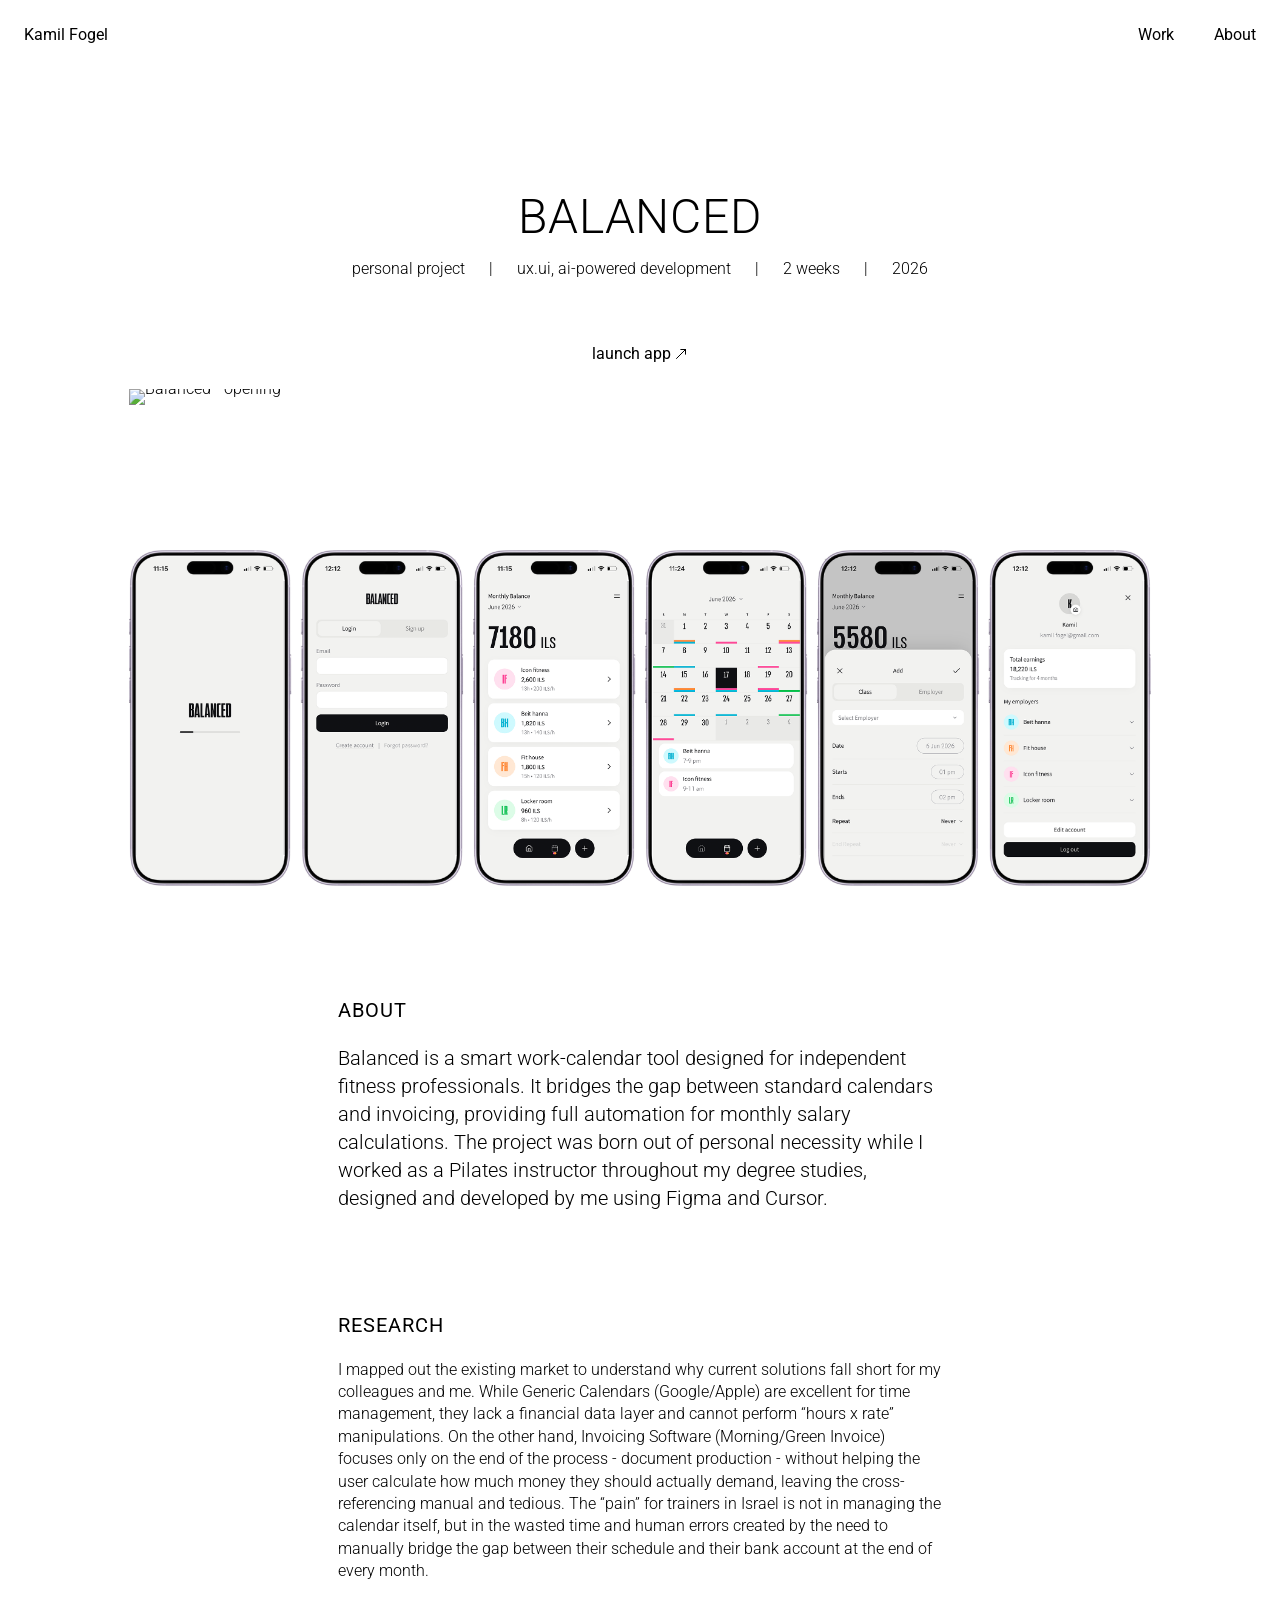
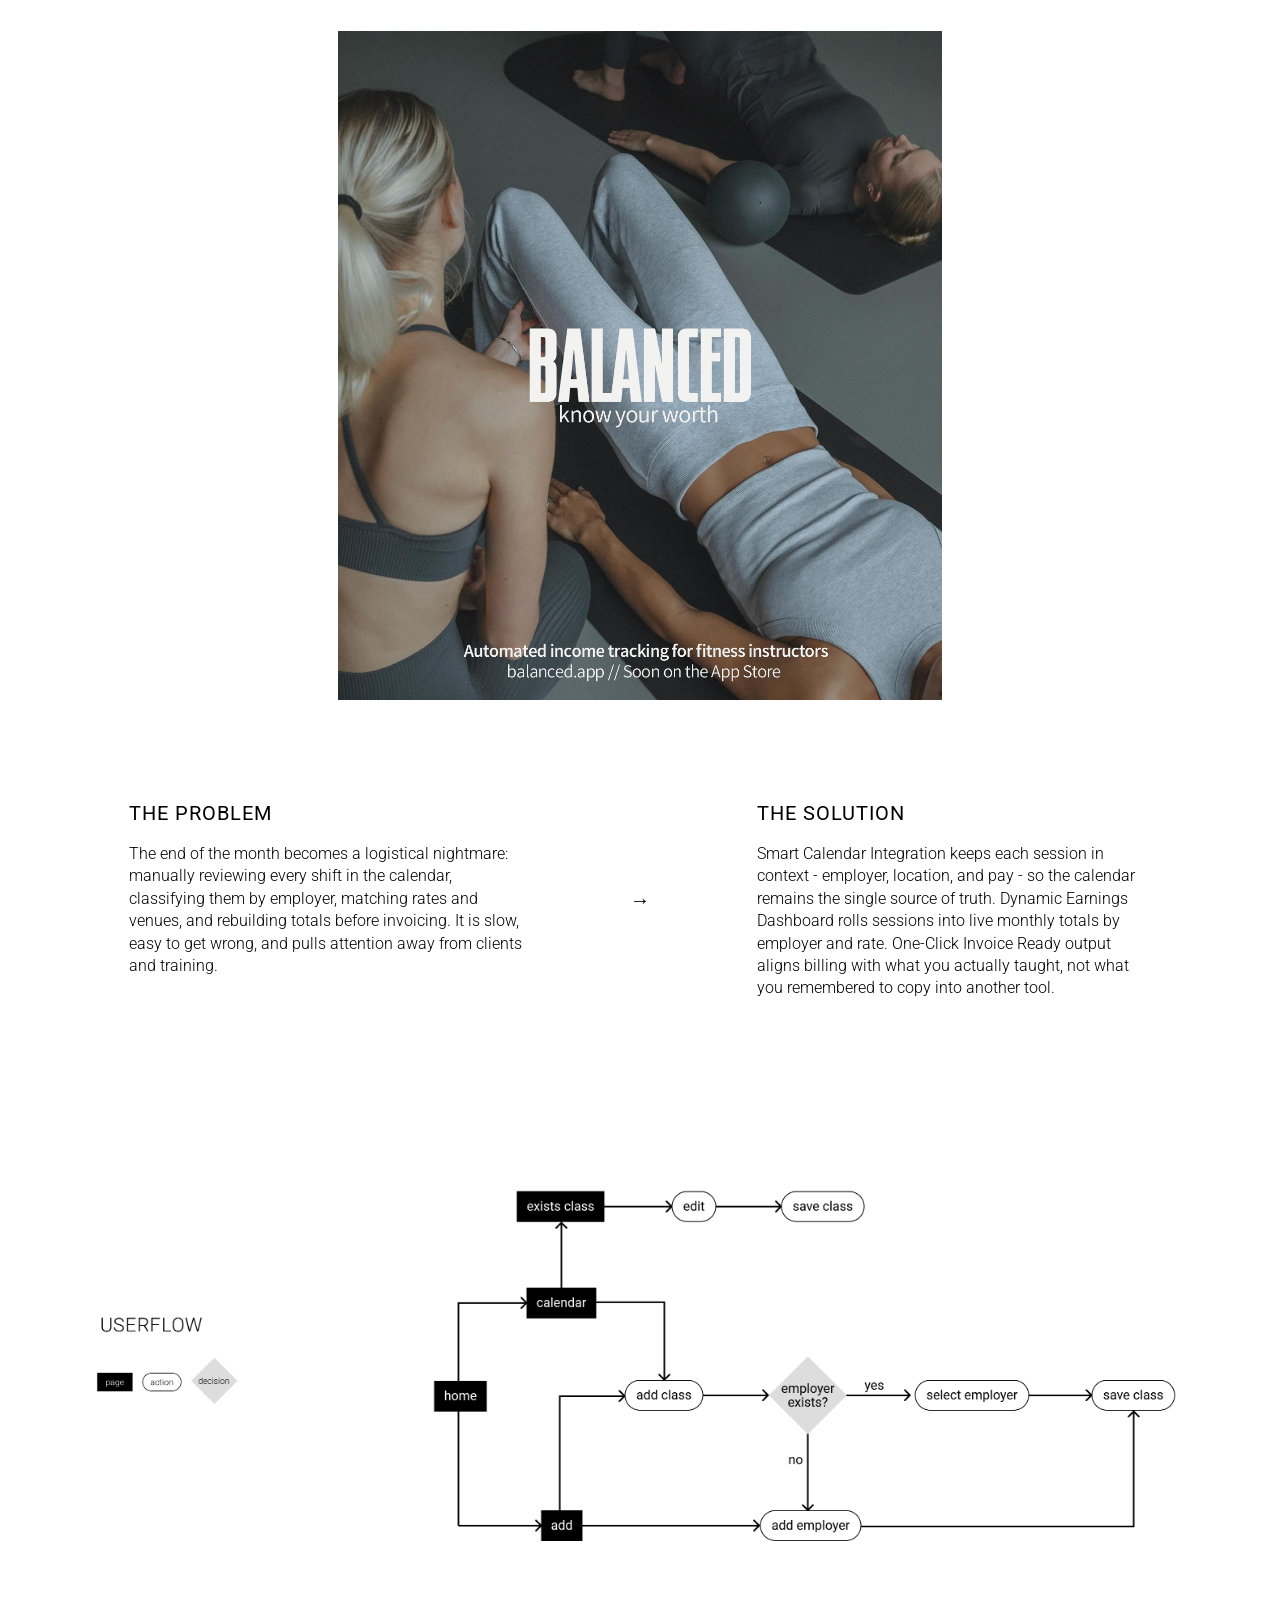
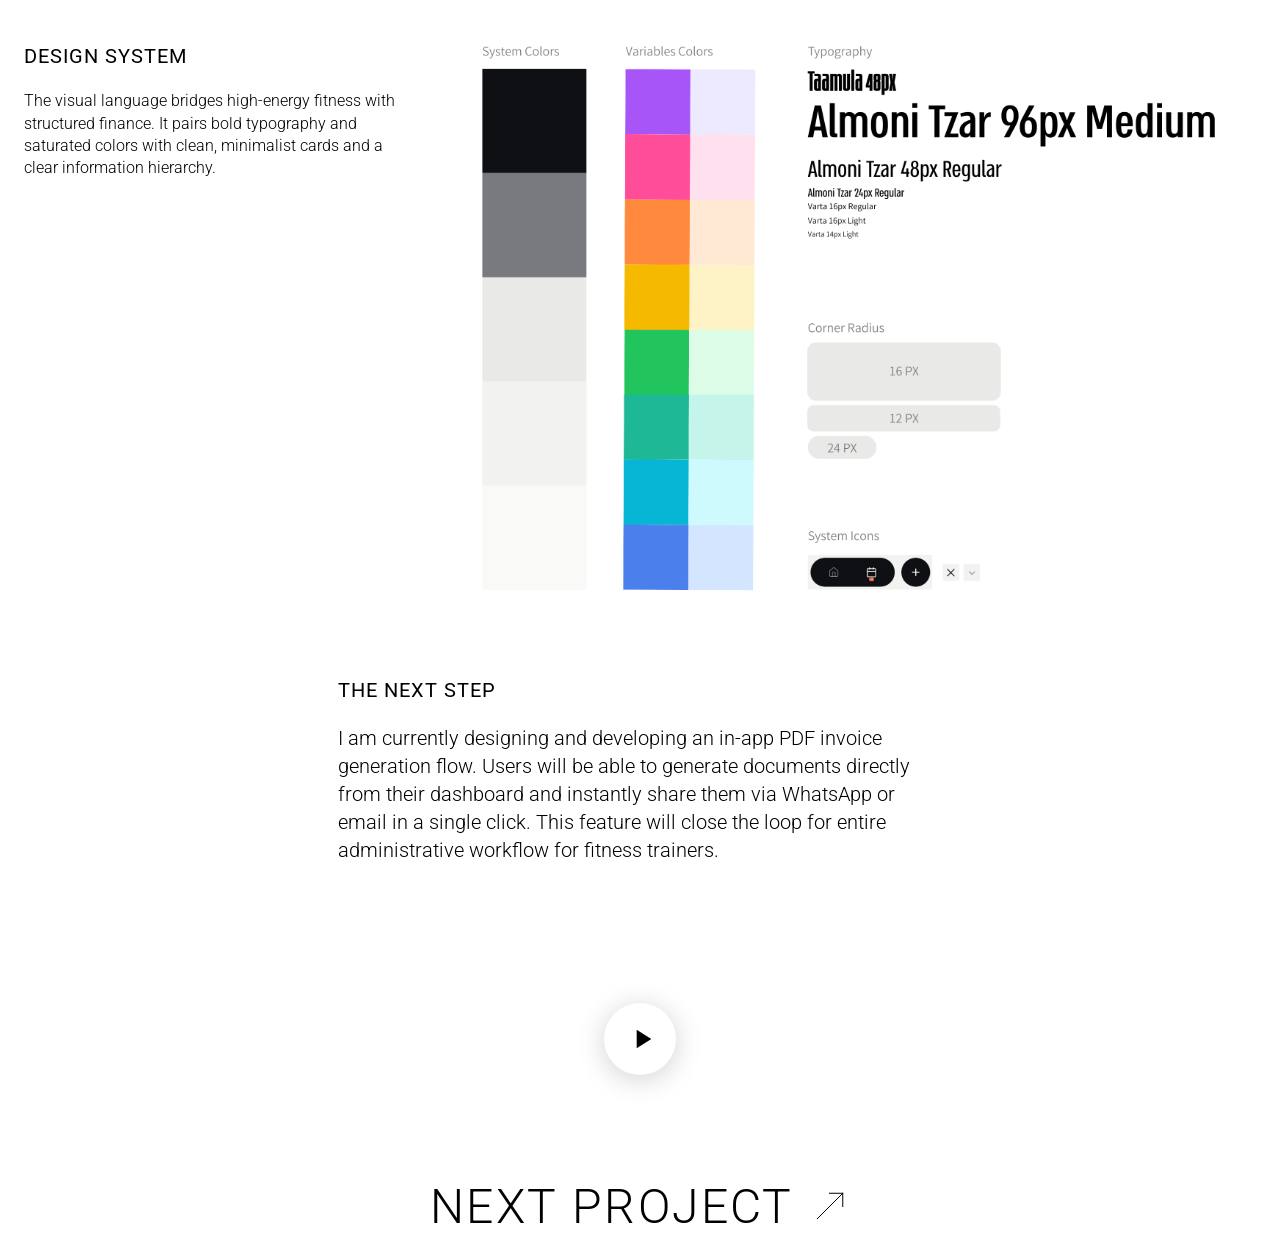
==== commit c558dc47: "ההודעה שלך כאן" ====
--- a/balanced.html
+++ b/balanced.html
@@ -462,22 +462,29 @@
       position: relative;
       width: 100%;
       line-height: 0;
-      border-radius: 8px;
+      border-radius: 64px;
       overflow: hidden;
+      isolation: isolate;
+      transform: translateZ(0);
       background: transparent;
     }
 
     .balanced-fullapp-wrap .balanced-full-app-video {
-      width: 100% !important;
+      width: auto !important;
+      max-width: 100% !important;
       height: auto !important;
       max-height: 75vh !important;
-      object-fit: contain !important;
+      margin-left: auto;
+      margin-right: auto;
+      object-fit: unset !important;
       object-position: center;
       display: block;
       background: transparent !important;
       border: none !important;
       box-shadow: none !important;
-      border-radius: 8px;
+      border-radius: 64px;
+      -webkit-clip-path: inset(0 round 64px);
+      clip-path: inset(0 round 64px);
       cursor: pointer;
     }
 
@@ -629,7 +636,7 @@
             data-aos-once="true"
           >
             <img
-              src="balancedproject/opening.png"
+              src="balancedproject/opening.png?v=3"
               alt="Balanced - opening"
               loading="lazy"
             />
@@ -749,7 +756,7 @@
           <div class="balanced-content-band balanced-content-band--six-col">
             <h2 class="case-subhead">the next step</h2>
             <p class="case-body">
-              I am currently designing and developing an in-app PDF invoice generation flow. Users will be able to generate documents directly from their dashboard and instantly share them via WhatsApp or email in a single click. This feature will close the loop for entire administrative workflow for fitness professionals.
+              I am currently designing and developing an in-app PDF invoice generation flow. Users will be able to generate documents directly from their dashboard and instantly share them via WhatsApp or email in a single click. This feature will close the loop for entire administrative workflow for fitness trainers.
             </p>
           </div>
         </div>
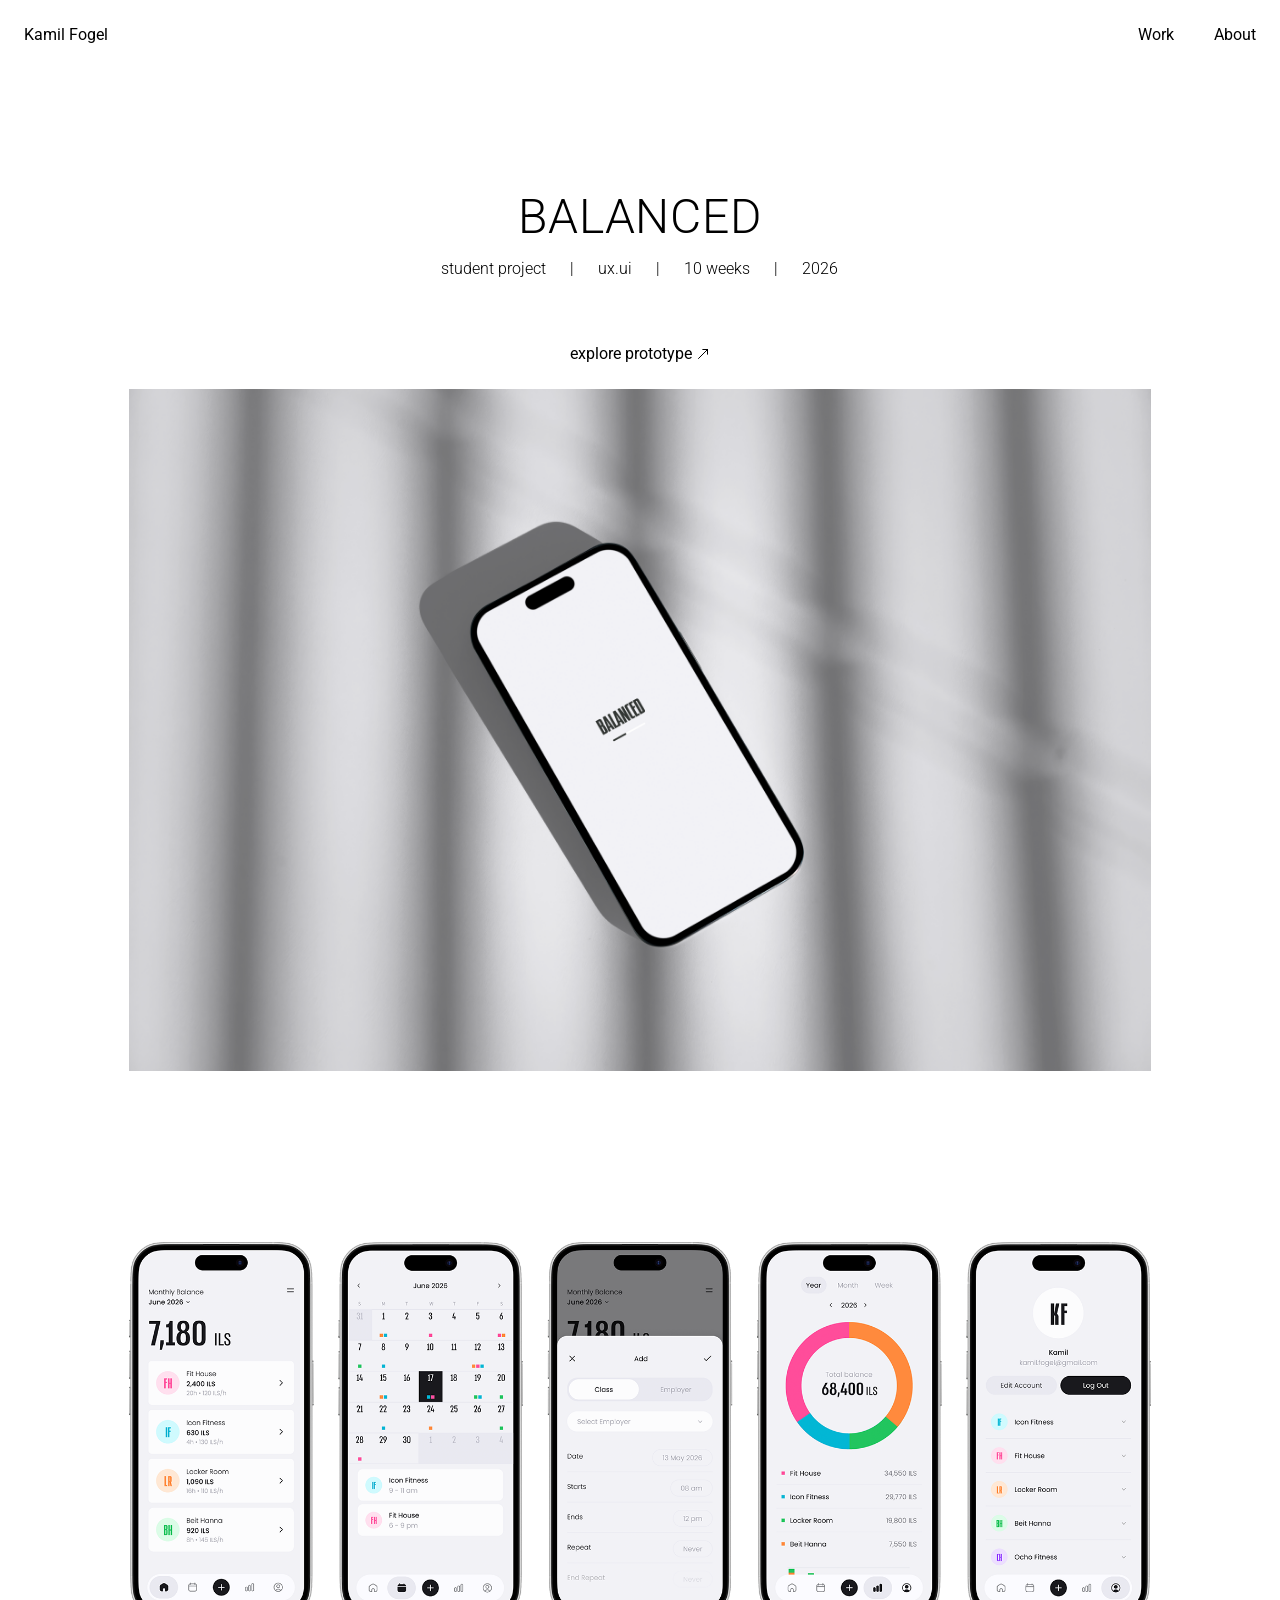
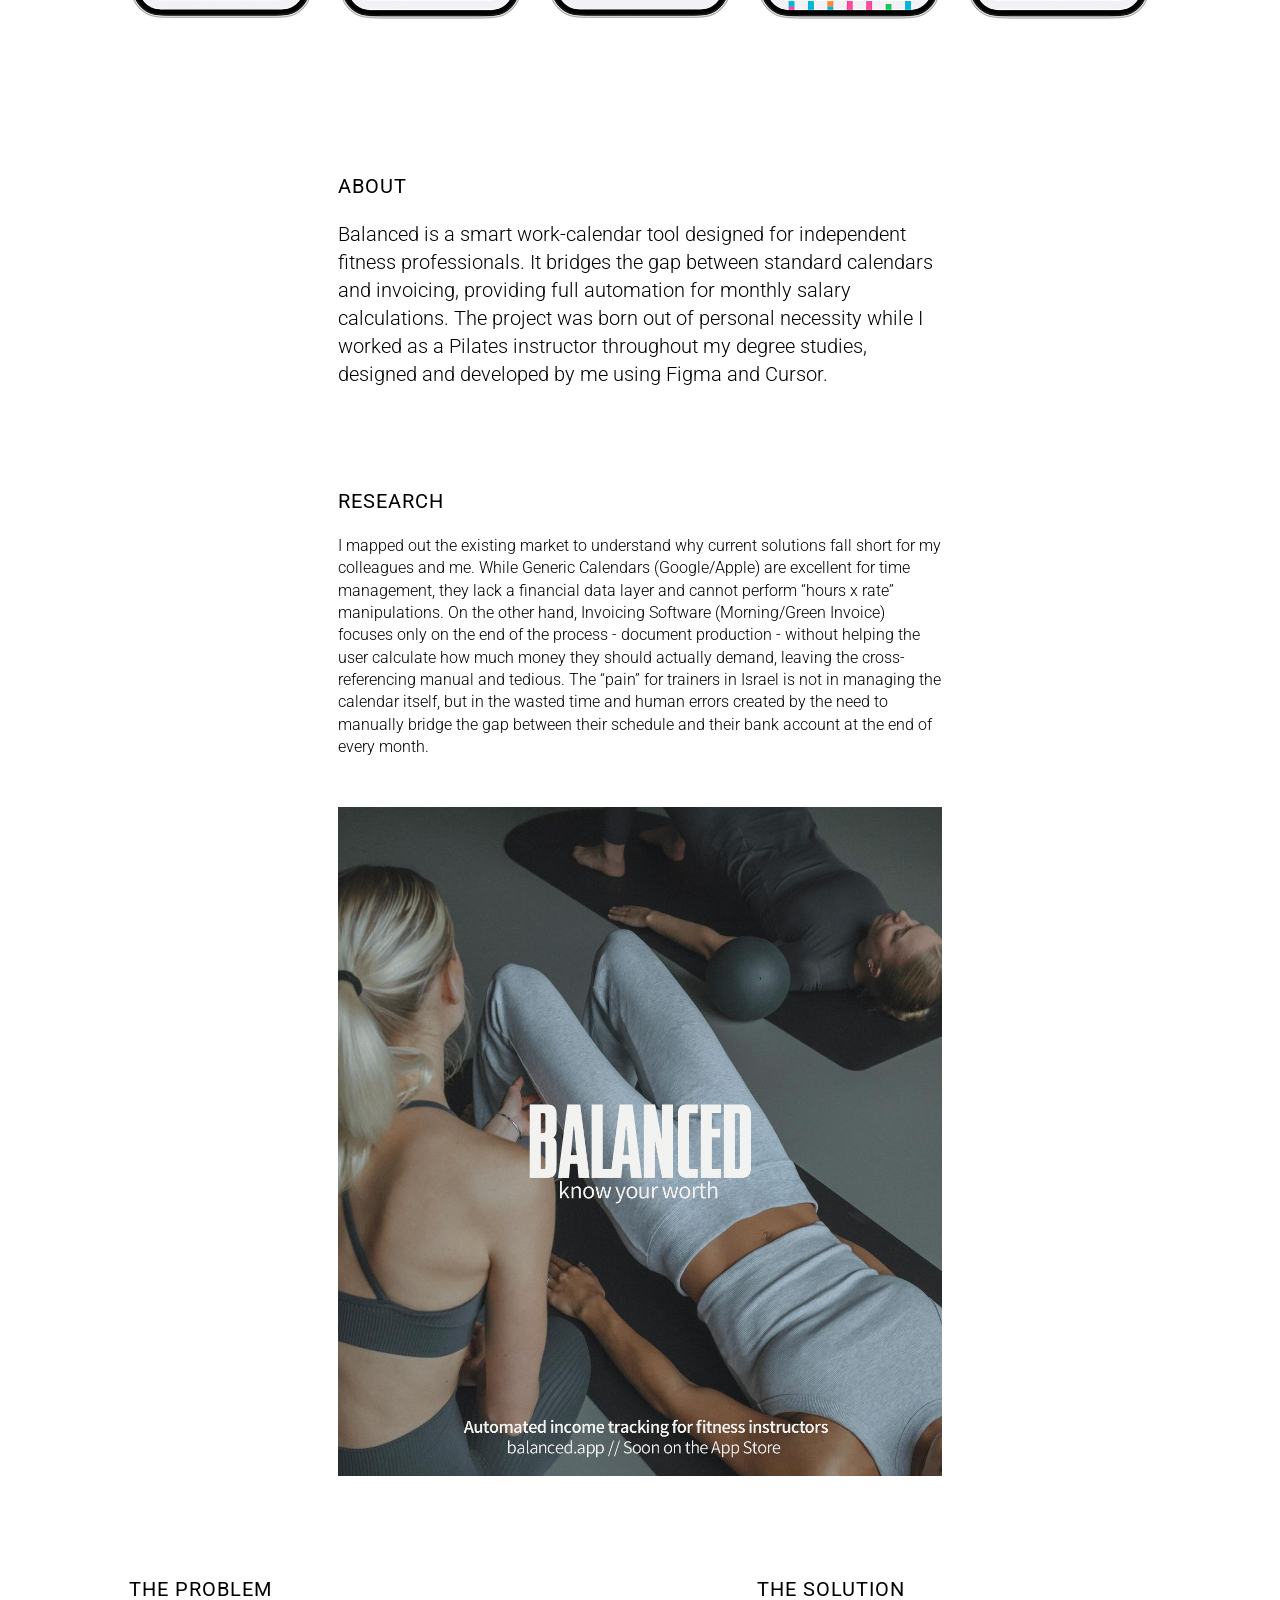
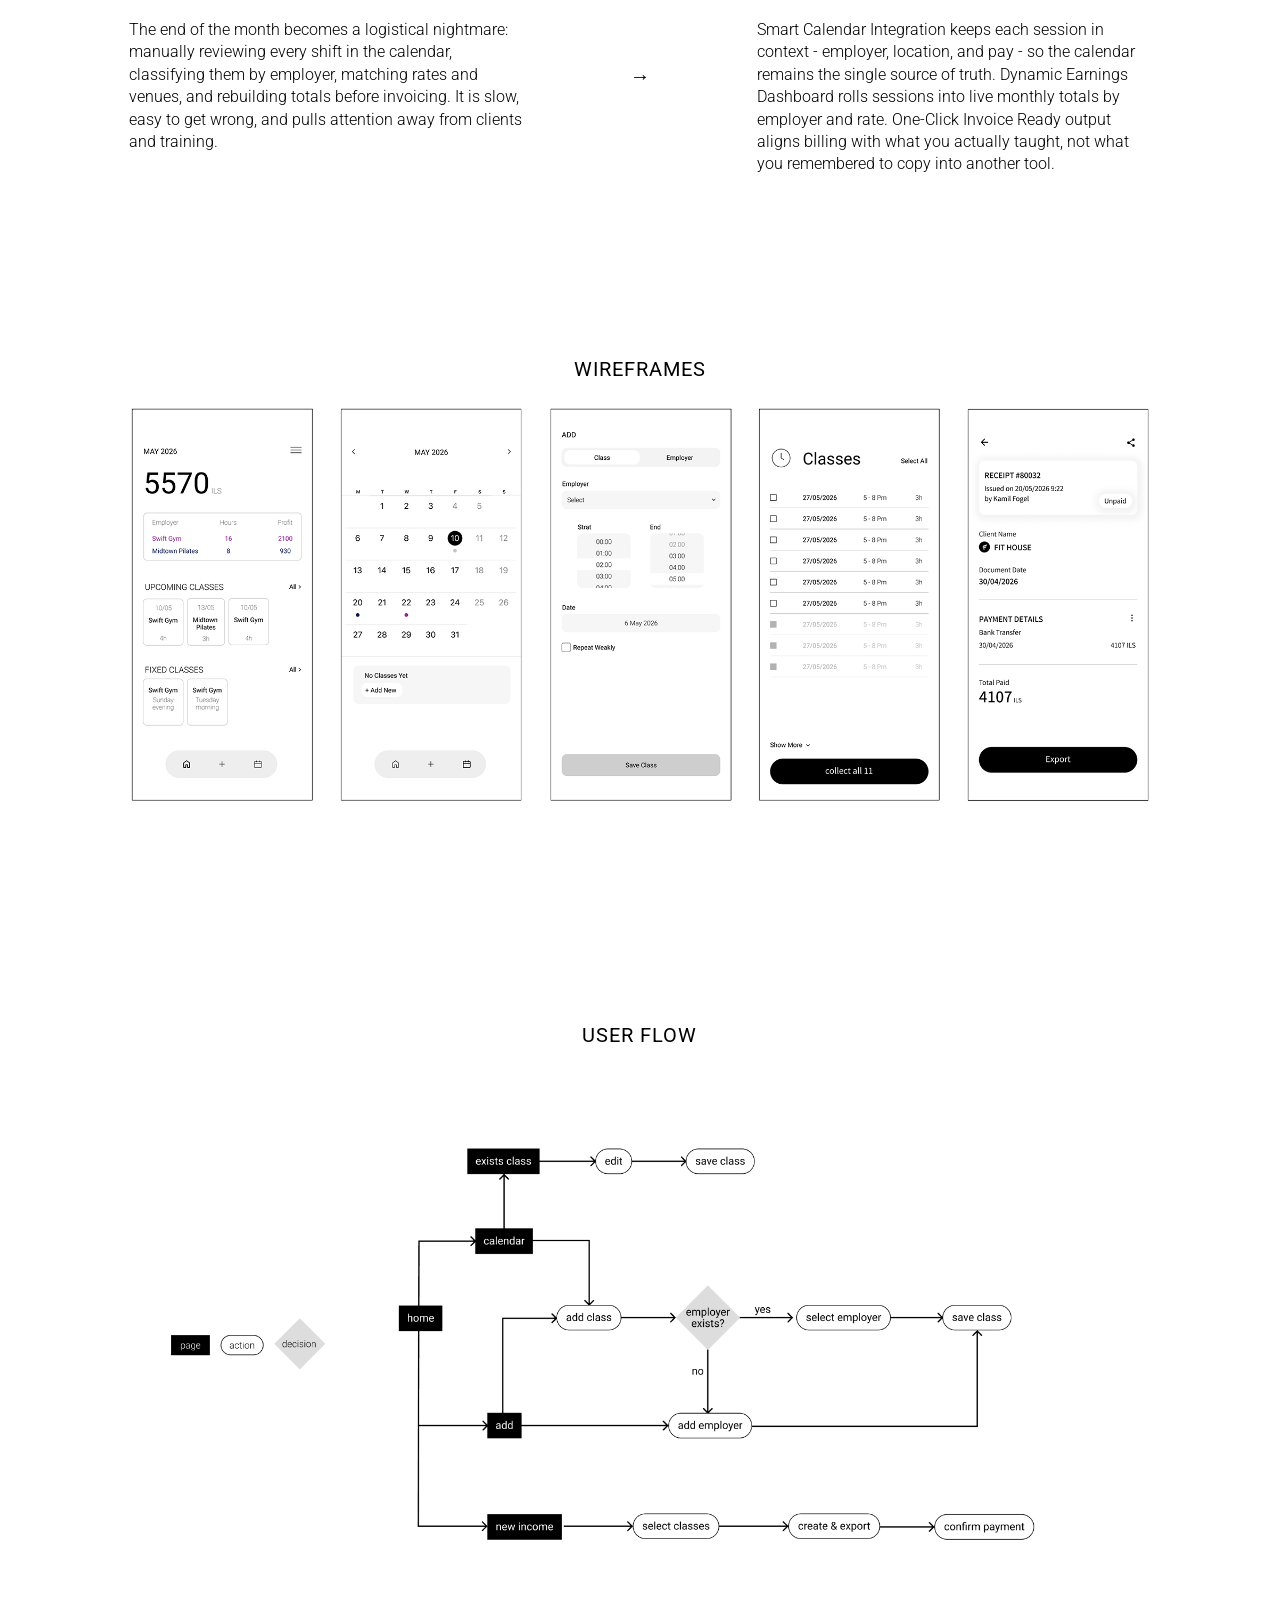
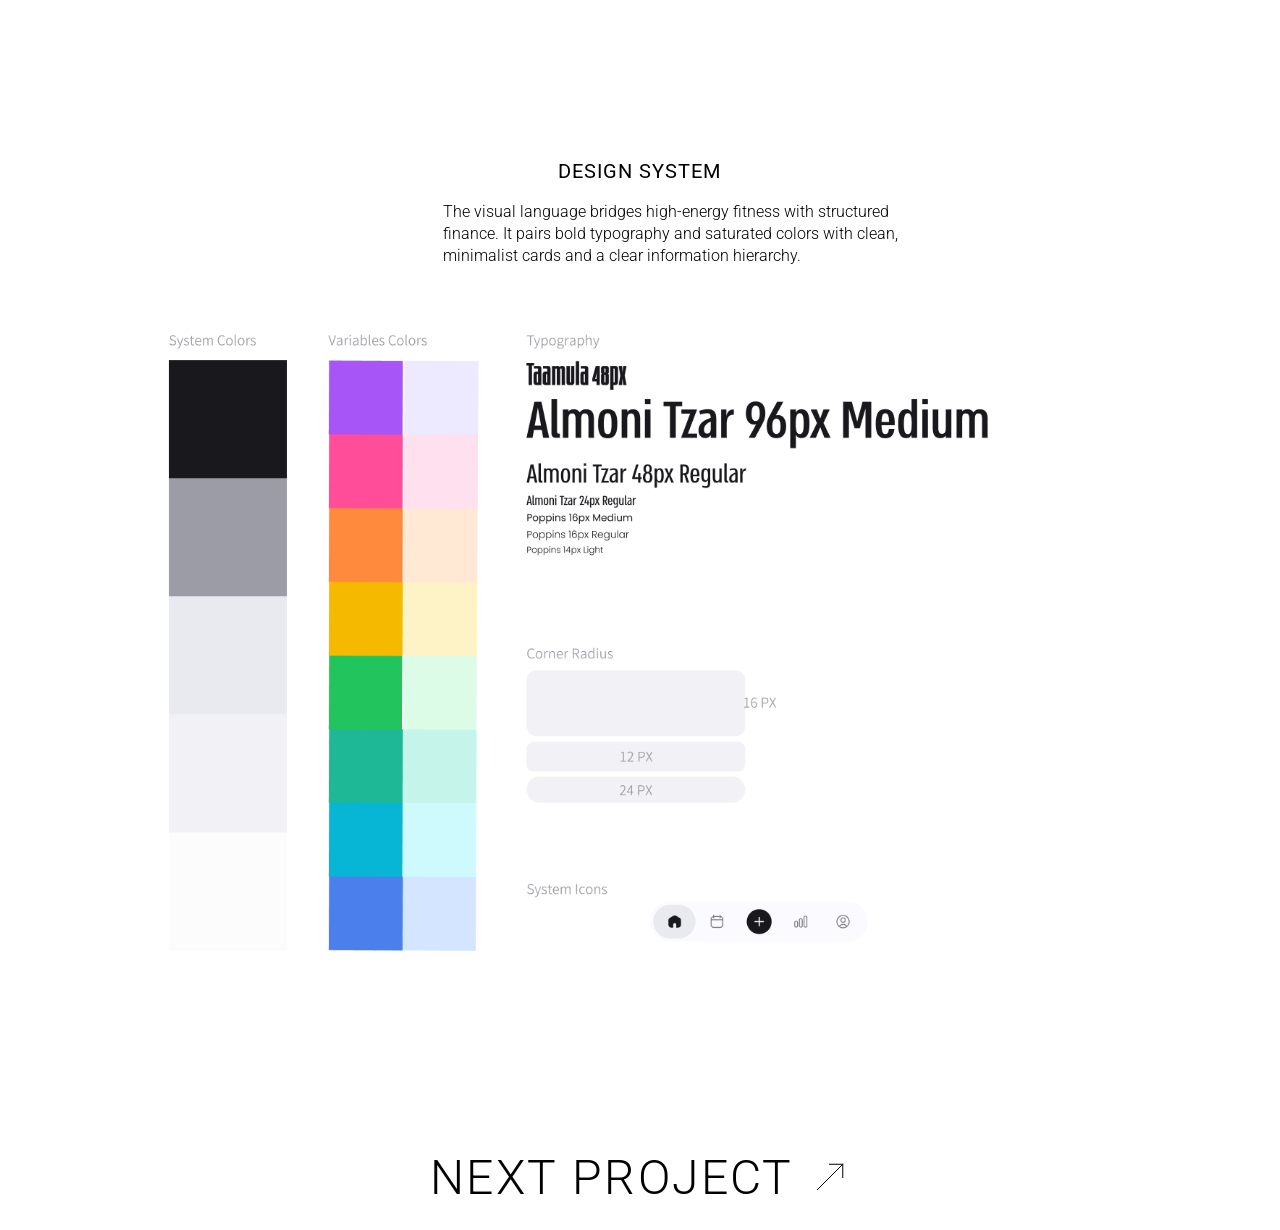
==== commit 70f5df9e: "Describe your changes" ====
--- a/balanced.html
+++ b/balanced.html
@@ -105,10 +105,6 @@
       margin-bottom: var(--case-section-gap);
     }
 
-    .balanced-page .case-block.balanced-video-section {
-      margin-bottom: 0;
-    }
-
     .case-block.case-hero-intro {
       margin-bottom: 0;
     }
@@ -237,8 +233,7 @@
       max-width: none;
     }
 
-    .balanced-page main .balanced-content-section--about .balanced-content-band--six-col > .case-body,
-    .balanced-page .balanced-content-shell > .balanced-design-system-figure + .balanced-content-band--six-col > .case-body {
+    .balanced-page main .balanced-content-section--about .balanced-content-band--six-col > .case-body {
       font-size: 20px;
     }
 
@@ -286,6 +281,11 @@
       column-gap: var(--grid-gutter);
       width: 100%;
       box-sizing: border-box;
+    }
+
+    /* Extra space above wireframes */
+    .balanced-page .case-block.balanced-ps-block {
+      margin-bottom: calc(var(--case-section-gap) + 80px);
     }
 
     .balanced-ps-block > .balanced-ps-grid {
@@ -356,27 +356,52 @@
     }
 
     /*
-      userflow: full grid width (bleed cancels .container pad).
-      design system: cols 5-end, aligned to the right side of the grid.
+      wireframes / user flow / design system:
+      centered titles above centered images (same width as screens, cols 2-12).
     */
-    .balanced-page .balanced-content-shell > .balanced-ps-userflow {
+    .balanced-page .balanced-content-shell > .balanced-side-media-row {
       grid-column: 1 / -1;
-      min-width: 0;
-      width: calc(100% + 2 * var(--container-pad));
+      display: grid;
+      grid-template-columns: repeat(12, 1fr);
+      column-gap: var(--grid-gutter);
+      width: 100%;
+      box-sizing: border-box;
+    }
+
+    .balanced-page .balanced-content-shell > .balanced-side-media-row + .balanced-side-media-row {
+      margin-top: 120px;
+    }
+
+    .balanced-page .balanced-side-media-row > .case-subhead {
+      grid-column: 2 / 12;
+      min-width: 0;
+      margin: 0 0 16px;
+      text-align: center;
+    }
+
+    .balanced-page main .balanced-content-section .balanced-side-media-row > .case-subhead {
+      text-align: center;
+    }
+
+    .balanced-page .balanced-side-media-row > .case-body {
+      grid-column: 5 / 10;
+      min-width: 0;
+      margin: 0 0 16px;
+      width: 100%;
+      text-align: left;
+    }
+
+    .balanced-page main .balanced-content-section .balanced-side-media-row > .case-body {
+      text-align: left;
+      margin-left: 0;
+      margin-right: 0;
       max-width: none;
-      margin: 0;
-      margin-left: calc(-1 * var(--container-pad));
-      margin-right: calc(-1 * var(--container-pad));
-      padding: 0;
-      border: none;
-      line-height: 0;
-      overflow: hidden;
-      border-radius: 0;
-      box-sizing: border-box;
-    }
-
-    .balanced-page .balanced-content-shell > .balanced-design-system-figure {
-      grid-column: 5 / -1;
+    }
+
+    .balanced-page .balanced-side-media-row > .balanced-wireframes-figure,
+    .balanced-page .balanced-side-media-row > .balanced-ps-userflow,
+    .balanced-page .balanced-side-media-row > .balanced-design-system-figure {
+      grid-column: 2 / 12;
       min-width: 0;
       width: 100%;
       max-width: none;
@@ -387,29 +412,11 @@
       overflow: hidden;
       border-radius: 0;
       box-sizing: border-box;
-      align-self: start;
-    }
-
-    .balanced-page .balanced-content-shell > .balanced-design-system-copy {
-      grid-column: 1 / 5;
-      min-width: 0;
-      text-align: left;
-      align-self: start;
-    }
-
-    .balanced-page main .balanced-content-section .balanced-design-system-copy > .case-subhead {
-      text-align: left;
-    }
-
-    .balanced-page main .balanced-content-section .balanced-design-system-copy > .case-body {
-      text-align: left;
-      margin-left: 0;
-      margin-right: 0;
-      max-width: none;
-    }
-
-    .balanced-page .balanced-content-shell > .balanced-ps-userflow img,
-    .balanced-page .balanced-content-shell > .balanced-design-system-figure img {
+    }
+
+    .balanced-page .balanced-side-media-row > .balanced-wireframes-figure img,
+    .balanced-page .balanced-side-media-row > .balanced-ps-userflow img,
+    .balanced-page .balanced-side-media-row > .balanced-design-system-figure img {
       width: 100%;
       height: auto;
       display: block;
@@ -417,15 +424,11 @@
       border-radius: 0;
     }
 
-    .balanced-page .balanced-content-shell > .balanced-design-system-figure + .balanced-content-band--six-col {
-      margin-top: 48px;
-    }
-
-    /*
-      Full-app video - replicated from now.html (screens-mosaic fullapp cell).
-      Grid: cols 4-10 (6 tracks); wrap + play control match nowproject sizing.
-    */
-    .balanced-video-section .balanced-video-shell {
+    .balanced-page .balanced-closing {
+      margin-bottom: 0;
+    }
+
+    .balanced-page .balanced-closing-shell {
       display: grid;
       grid-template-columns: repeat(12, 1fr);
       column-gap: var(--grid-gutter);
@@ -433,16 +436,8 @@
       box-sizing: border-box;
     }
 
-    .balanced-fullapp-cell {
+    .balanced-page .balanced-closing .case-next-project {
       grid-column: 4 / 10;
-      width: 100%;
-      min-width: 0;
-      display: flex;
-      flex-direction: column;
-      align-items: stretch;
-    }
-
-    .balanced-page .balanced-fullapp-cell .case-next-project {
       position: relative;
       width: 100%;
       margin-top: clamp(2rem, 5vw, 4rem) !important;
@@ -451,90 +446,10 @@
       margin-right: 0 !important;
       padding: 0 !important;
       padding-bottom: 1.5rem !important;
-      flex-shrink: 0;
-    }
-
-    .balanced-page .balanced-fullapp-cell .case-next-project__link {
+    }
+
+    .balanced-page .balanced-closing .case-next-project__link {
       position: relative;
-    }
-
-    .balanced-fullapp-wrap {
-      position: relative;
-      width: 100%;
-      line-height: 0;
-      border-radius: 64px;
-      overflow: hidden;
-      isolation: isolate;
-      transform: translateZ(0);
-      background: transparent;
-    }
-
-    .balanced-fullapp-wrap .balanced-full-app-video {
-      width: auto !important;
-      max-width: 100% !important;
-      height: auto !important;
-      max-height: 75vh !important;
-      margin-left: auto;
-      margin-right: auto;
-      object-fit: unset !important;
-      object-position: center;
-      display: block;
-      background: transparent !important;
-      border: none !important;
-      box-shadow: none !important;
-      border-radius: 64px;
-      -webkit-clip-path: inset(0 round 64px);
-      clip-path: inset(0 round 64px);
-      cursor: pointer;
-    }
-
-    .balanced-fullapp-play {
-      position: absolute;
-      left: 50%;
-      top: 50%;
-      transform: translate(-50%, -50%);
-      margin: 0;
-      padding: 0;
-      width: 4.5rem;
-      height: 4.5rem;
-      min-width: 0;
-      border: none;
-      border-radius: 50%;
-      background: #ffffff;
-      box-shadow: 0 4px 28px rgba(0, 0, 0, 0.18);
-      cursor: pointer;
-      display: flex;
-      align-items: center;
-      justify-content: center;
-      color: #000000;
-      transition:
-        transform 0.25s ease,
-        box-shadow 0.25s ease,
-        opacity 0.35s ease,
-        visibility 0.35s ease,
-        background 0.25s ease;
-      z-index: 2;
-    }
-
-    .balanced-fullapp-play__icon {
-      display: block;
-      margin-left: 3px;
-    }
-
-    .balanced-fullapp-play:hover {
-      transform: translate(-50%, -50%) scale(1.08);
-      box-shadow: 0 10px 36px rgba(0, 0, 0, 0.24);
-    }
-
-    .balanced-fullapp-play:focus-visible {
-      outline: 2px solid #000000;
-      outline-offset: 4px;
-    }
-
-    .balanced-fullapp-cell.is-playing .balanced-fullapp-play {
-      opacity: 0;
-      visibility: hidden;
-      pointer-events: none;
     }
 
     @media (max-width: 900px) {
@@ -548,9 +463,8 @@
         grid-column: 2 / 12 !important;
       }
 
-      .balanced-page .balanced-fullapp-cell {
+      .balanced-page .balanced-closing .case-next-project {
         grid-column: 1 / -1 !important;
-        margin-bottom: 0 !important;
       }
 
       .balanced-page .balanced-ps-grid {
@@ -601,11 +515,11 @@
           aria-label="Project details"
         >
           <div class="case-meta-row case-meta-row--balanced">
-            <span class="case-meta-part">personal project</span>
+            <span class="case-meta-part">student project</span>
             <span class="case-meta-sep" aria-hidden="true">|</span>
-            <span class="case-meta-part">ux.ui, ai-powered development</span>
+            <span class="case-meta-part">ux.ui</span>
             <span class="case-meta-sep" aria-hidden="true">|</span>
-            <span class="case-meta-part">2 weeks</span>
+            <span class="case-meta-part">10 weeks</span>
             <span class="case-meta-sep" aria-hidden="true">|</span>
             <span class="case-meta-part">2026</span>
           </div>
@@ -618,11 +532,11 @@
         >
           <a
             class="case-prototype-link"
-            href="https://balanced-dun.vercel.app/"
+            href="https://www.figma.com/proto/VPsqmIvWdSu5pWoVH4dJzd/balanced-final-final-final?node-id=125-18&t=i8mvpTa5zEha4bxD-1"
             target="_blank"
             rel="noopener noreferrer"
           >
-            launch app
+            explore prototype
           </a>
         </div>
       </section>
@@ -636,7 +550,7 @@
             data-aos-once="true"
           >
             <img
-              src="balancedproject/opening.png?v=3"
+              src="balancedproject/opening.png?v=4"
               alt="Balanced - opening"
               loading="lazy"
             />
@@ -649,7 +563,7 @@
             aria-label="Balanced - product screens"
           >
             <img
-              src="balancedproject/screens.png"
+              src="balancedproject/screens.png?v=2"
               alt="Balanced - screens"
               loading="lazy"
             />
@@ -727,79 +641,53 @@
 
       <section
         class="case-block balanced-content-section"
-        aria-label="User flow and design system"
+        aria-label="Wireframes, user flow and design system"
         data-aos="fade-up"
         data-aos-duration="900"
         data-aos-once="true"
       >
         <div class="balanced-content-shell">
-          <figure class="balanced-ps-userflow" aria-label="User flow">
-            <img
-              src="balancedproject/userflow.png"
-              alt="Balanced - user flow"
-              loading="lazy"
-            />
-          </figure>
-          <div class="balanced-design-system-copy">
+          <div class="balanced-side-media-row">
+            <h2 class="case-subhead">wireframes</h2>
+            <figure class="balanced-wireframes-figure" aria-label="Wireframes">
+              <img
+                src="balancedproject/wireframes.png?v=1"
+                alt="Balanced - wireframes"
+                loading="lazy"
+              />
+            </figure>
+          </div>
+          <div class="balanced-side-media-row">
+            <h2 class="case-subhead">user flow</h2>
+            <figure class="balanced-ps-userflow" aria-label="User flow">
+              <img
+                src="balancedproject/userflow.png"
+                alt="Balanced - user flow"
+                loading="lazy"
+              />
+            </figure>
+          </div>
+          <div class="balanced-side-media-row">
             <h2 class="case-subhead">design system</h2>
             <p class="case-body">
               The visual language bridges high-energy fitness with structured finance. It pairs bold typography and saturated colors with clean, minimalist cards and a clear information hierarchy.
             </p>
-          </div>
-          <figure class="balanced-design-system-figure" aria-label="Design system">
-            <img
-              src="balancedproject/designsystem.png"
-              alt="Balanced - design system"
-              loading="lazy"
-            />
-          </figure>
-          <div class="balanced-content-band balanced-content-band--six-col">
-            <h2 class="case-subhead">the next step</h2>
-            <p class="case-body">
-              I am currently designing and developing an in-app PDF invoice generation flow. Users will be able to generate documents directly from their dashboard and instantly share them via WhatsApp or email in a single click. This feature will close the loop for entire administrative workflow for fitness trainers.
-            </p>
+            <figure class="balanced-design-system-figure" aria-label="Design system">
+              <img
+                src="balancedproject/designsystem.png"
+                alt="Balanced - design system"
+                loading="lazy"
+              />
+            </figure>
           </div>
         </div>
       </section>
 
-      <section class="case-block balanced-video-section" aria-label="Full project video">
-        <div class="balanced-video-shell">
-          <div
-            class="balanced-fullapp-cell"
-            data-aos="fade-up"
-            data-aos-duration="2000"
-            data-aos-delay="400"
-            data-aos-offset="300"
-            data-aos-once="true"
-          >
-            <div class="balanced-fullapp-wrap">
-              <video
-                class="balanced-full-app-video"
-                src="balancedproject/fullapp.mp4"
-                preload="metadata"
-                loop
-                playsinline
-                loading="lazy"
-                tabindex="0"
-                aria-label="Balanced - full project walkthrough. Press Space to play or pause."
-              ></video>
-              <button type="button" class="balanced-fullapp-play" aria-label="Play full project video">
-                <svg
-                  class="balanced-fullapp-play__icon"
-                  width="32"
-                  height="32"
-                  viewBox="0 0 24 24"
-                  aria-hidden="true"
-                  focusable="false"
-                >
-                  <path fill="currentColor" d="M8 5v14l11-7z" />
-                </svg>
-              </button>
-            </div>
-            <nav class="case-next-project" aria-label="Next project">
-              <a href="health.html" class="case-next-project__link js-page-transition">Next project</a>
-            </nav>
-          </div>
+      <section class="case-block balanced-closing" aria-label="Next project">
+        <div class="balanced-closing-shell">
+          <nav class="case-next-project" aria-label="Next project">
+            <a href="health.html" class="case-next-project__link js-page-transition">Next project</a>
+          </nav>
         </div>
       </section>
     </div>
@@ -833,58 +721,6 @@
       }
       bindPageTransitions();
 
-      (function bindBalancedFullAppVideo() {
-        var cells = document.querySelectorAll('.balanced-fullapp-cell');
-        for (var i = 0; i < cells.length; i++) {
-          (function (wrap) {
-            var inner = wrap.querySelector('.balanced-fullapp-wrap');
-            var video = wrap.querySelector('.balanced-full-app-video');
-            var btn = wrap.querySelector('.balanced-fullapp-play');
-            if (!inner || !video) return;
-
-            function syncPlayingClass() {
-              if (video.paused) {
-                wrap.classList.remove('is-playing');
-              } else {
-                wrap.classList.add('is-playing');
-              }
-            }
-
-            video.addEventListener('play', syncPlayingClass);
-            video.addEventListener('pause', syncPlayingClass);
-
-            function togglePlayback() {
-              if (video.paused) {
-                video.play();
-              } else {
-                video.pause();
-              }
-            }
-
-            inner.addEventListener('click', function () {
-              togglePlayback();
-            });
-
-            if (btn) {
-              btn.addEventListener('click', function (e) {
-                e.stopPropagation();
-                if (video.paused) {
-                  video.play();
-                } else {
-                  video.pause();
-                }
-              });
-            }
-
-            video.addEventListener('keydown', function (e) {
-              if (e.key !== ' ' && e.key !== 'Spacebar') return;
-              e.preventDefault();
-              togglePlayback();
-            });
-          })(cells[i]);
-        }
-      })();
-
       function endEnter() {
         document.body.classList.remove('is-entering');
       }
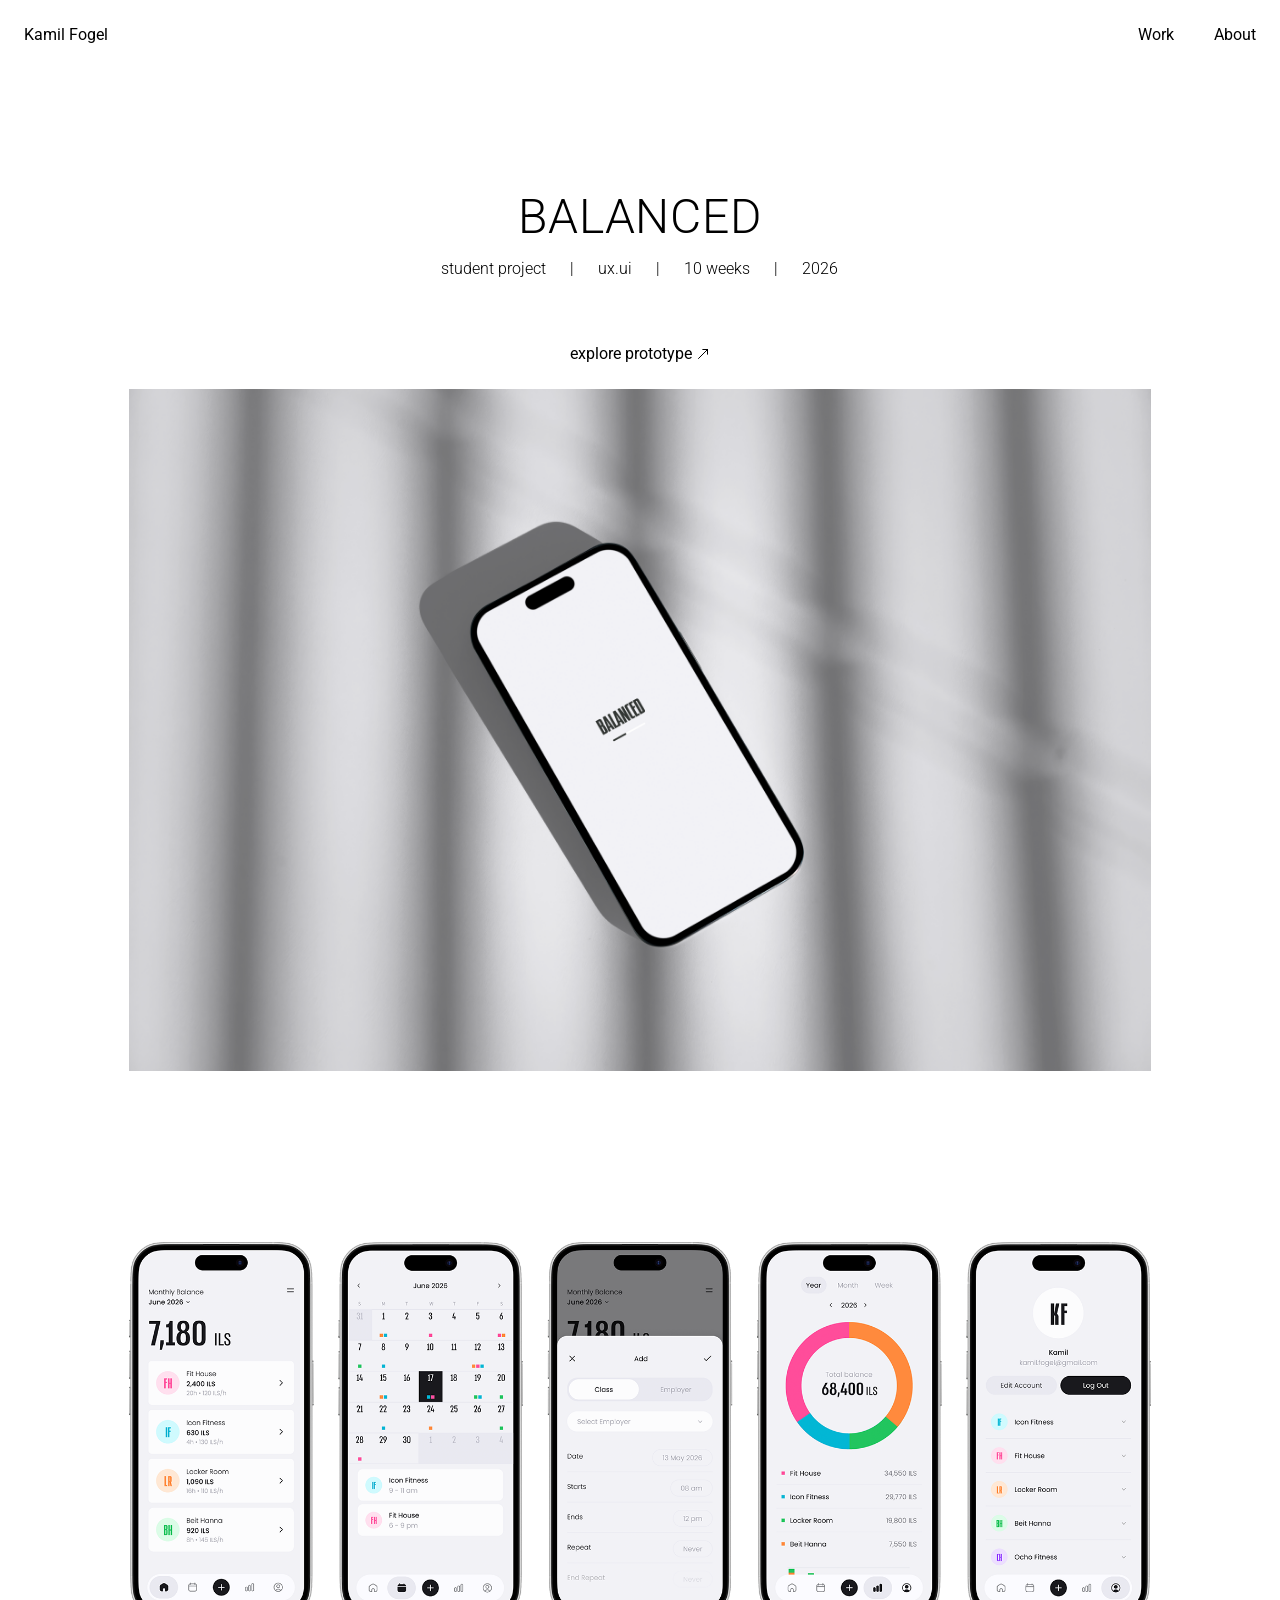
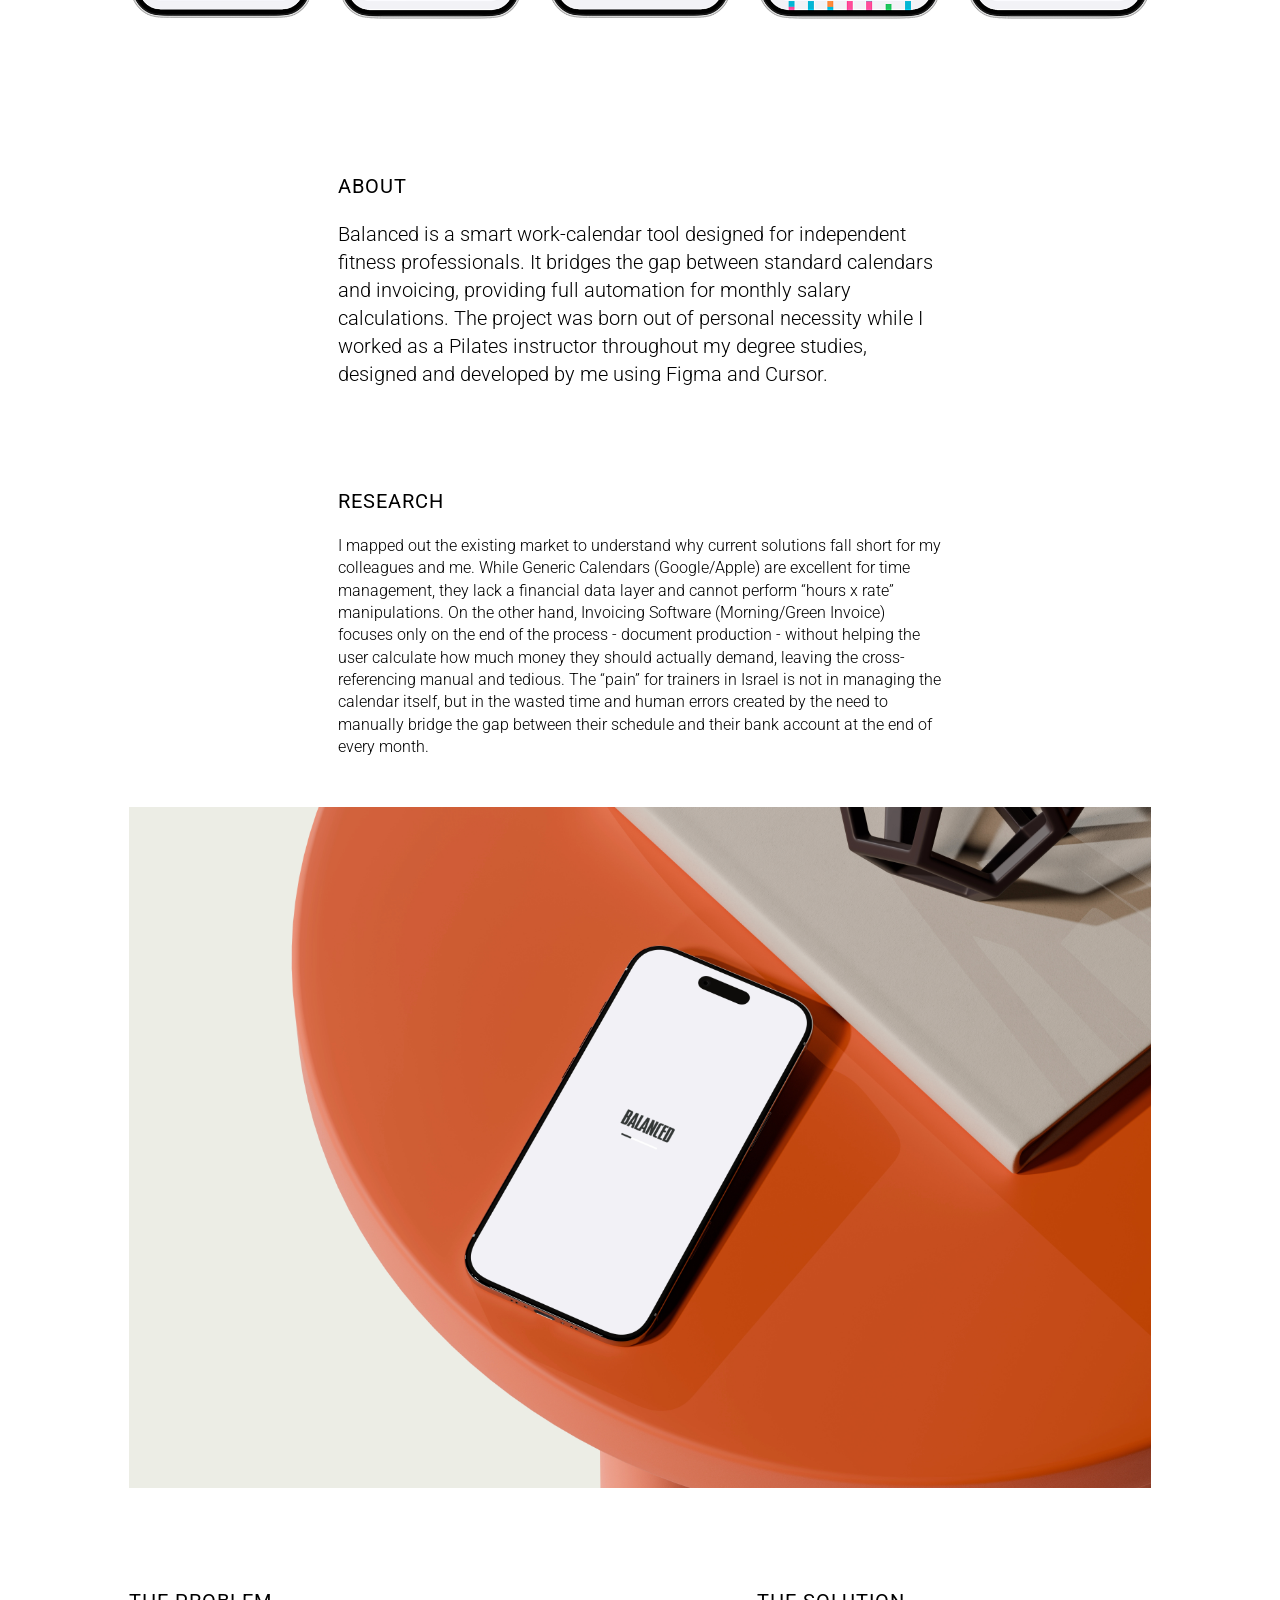
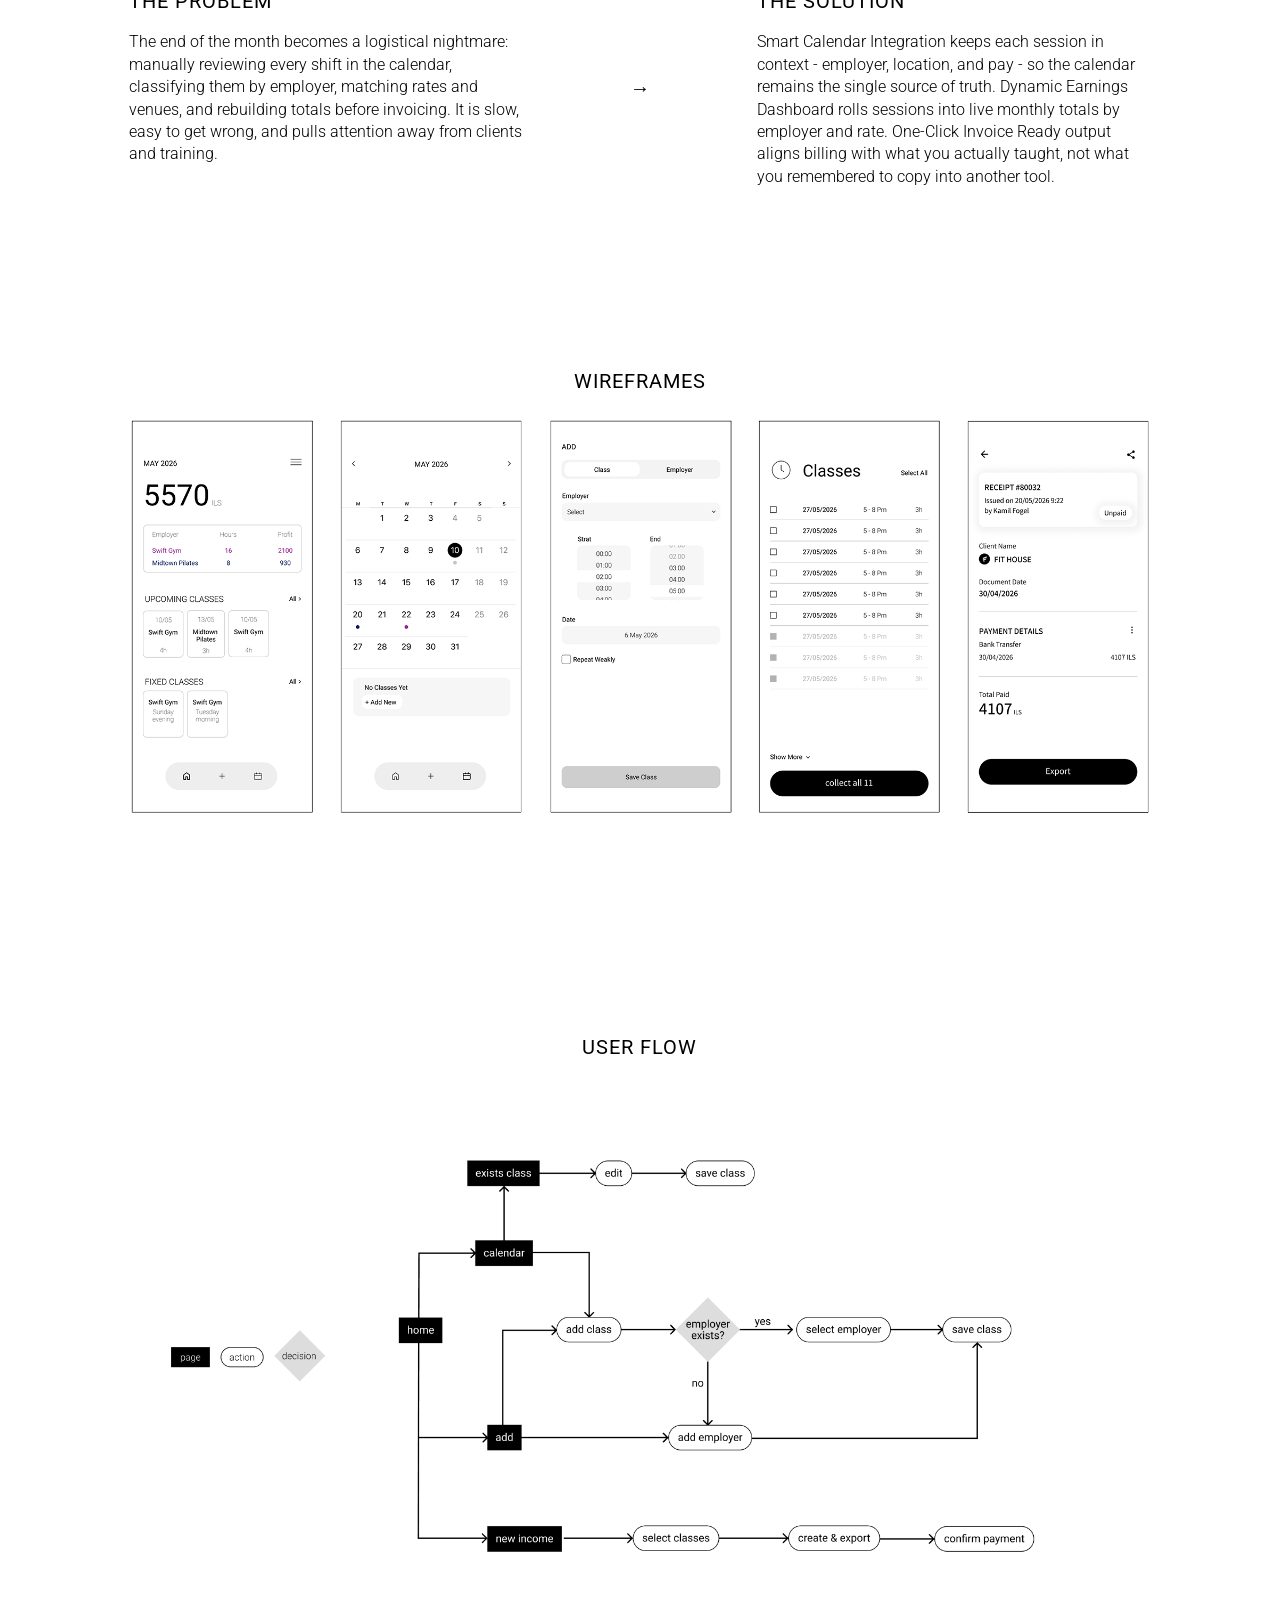
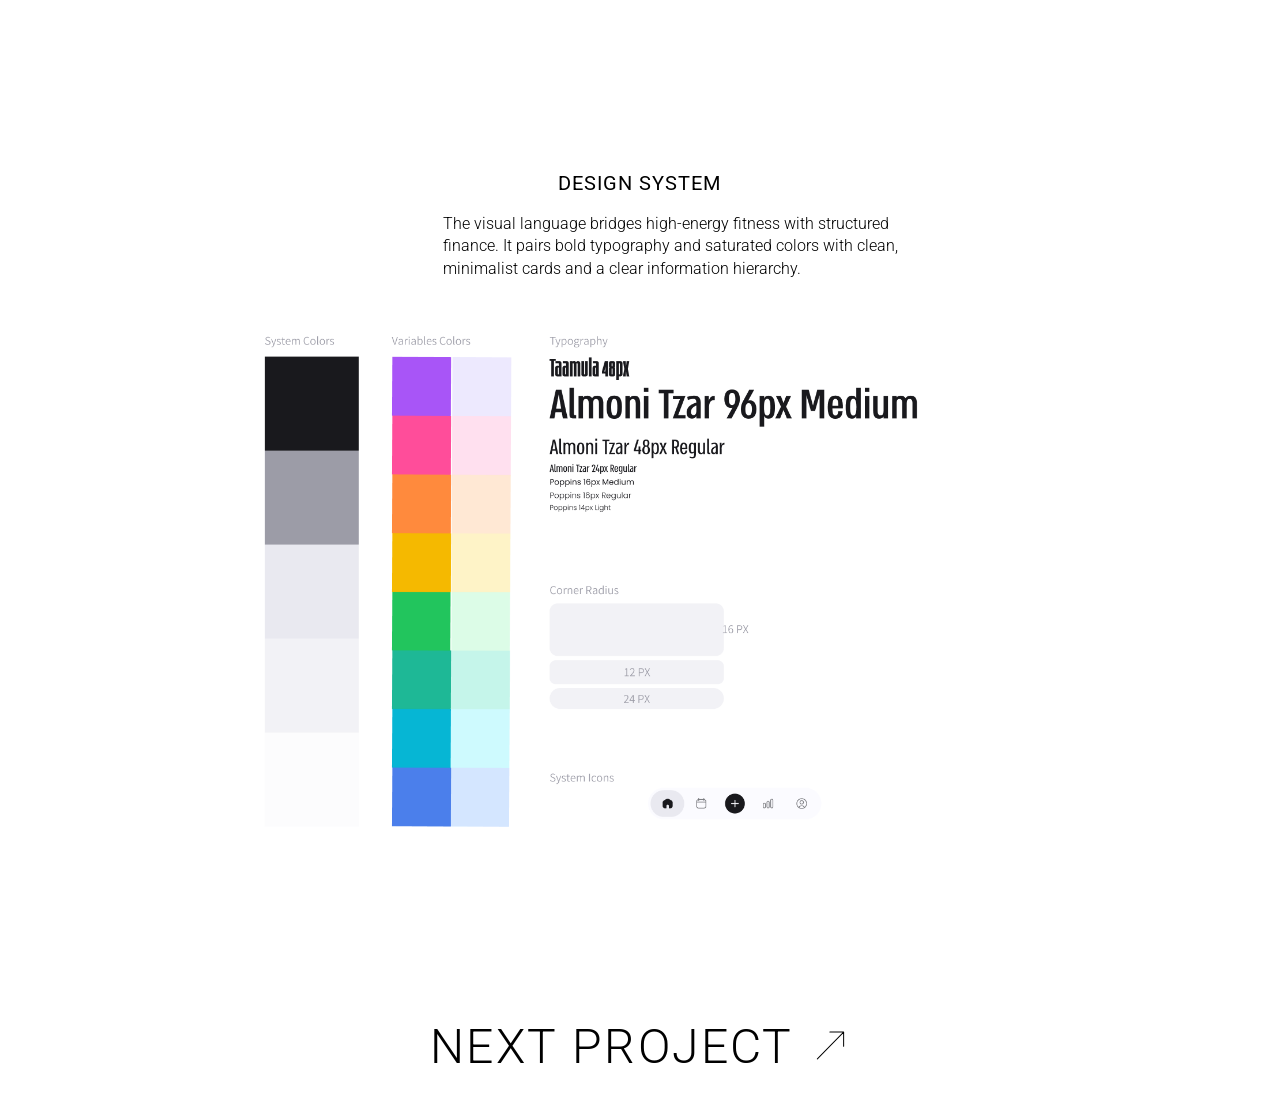
==== commit da34a8ef: "תיאור קצר של השינוי שביצעת" ====
--- a/balanced.html
+++ b/balanced.html
@@ -253,10 +253,10 @@
     }
 
     /*
-      Research: social graphic - same width as six-col copy band above (cols 4-10).
+      Research: social graphic - same width as opening (cols 2-12).
     */
     .balanced-page .balanced-content-shell > .balanced-research-social-figure {
-      grid-column: 4 / 10;
+      grid-column: 2 / 12;
       min-width: 0;
       margin: 48px 0 0;
       padding: 0;
@@ -399,9 +399,22 @@
     }
 
     .balanced-page .balanced-side-media-row > .balanced-wireframes-figure,
-    .balanced-page .balanced-side-media-row > .balanced-ps-userflow,
+    .balanced-page .balanced-side-media-row > .balanced-ps-userflow {
+      grid-column: 2 / 12;
+      min-width: 0;
+      width: 100%;
+      max-width: none;
+      margin: 0;
+      padding: 0;
+      border: none;
+      line-height: 0;
+      overflow: hidden;
+      border-radius: 0;
+      box-sizing: border-box;
+    }
+
     .balanced-page .balanced-side-media-row > .balanced-design-system-figure {
-      grid-column: 2 / 12;
+      grid-column: 3 / 11;
       min-width: 0;
       width: 100%;
       max-width: none;
@@ -550,7 +563,7 @@
             data-aos-once="true"
           >
             <img
-              src="balancedproject/opening.png?v=4"
+              src="balancedproject/opening.png?v=5"
               alt="Balanced - opening"
               loading="lazy"
             />
@@ -607,7 +620,7 @@
             aria-label="Balanced - research"
           >
             <img
-              src="balancedproject/social.png"
+              src="balancedproject/social.jpeg?v=1"
               alt="Balanced - research"
               loading="lazy"
             />
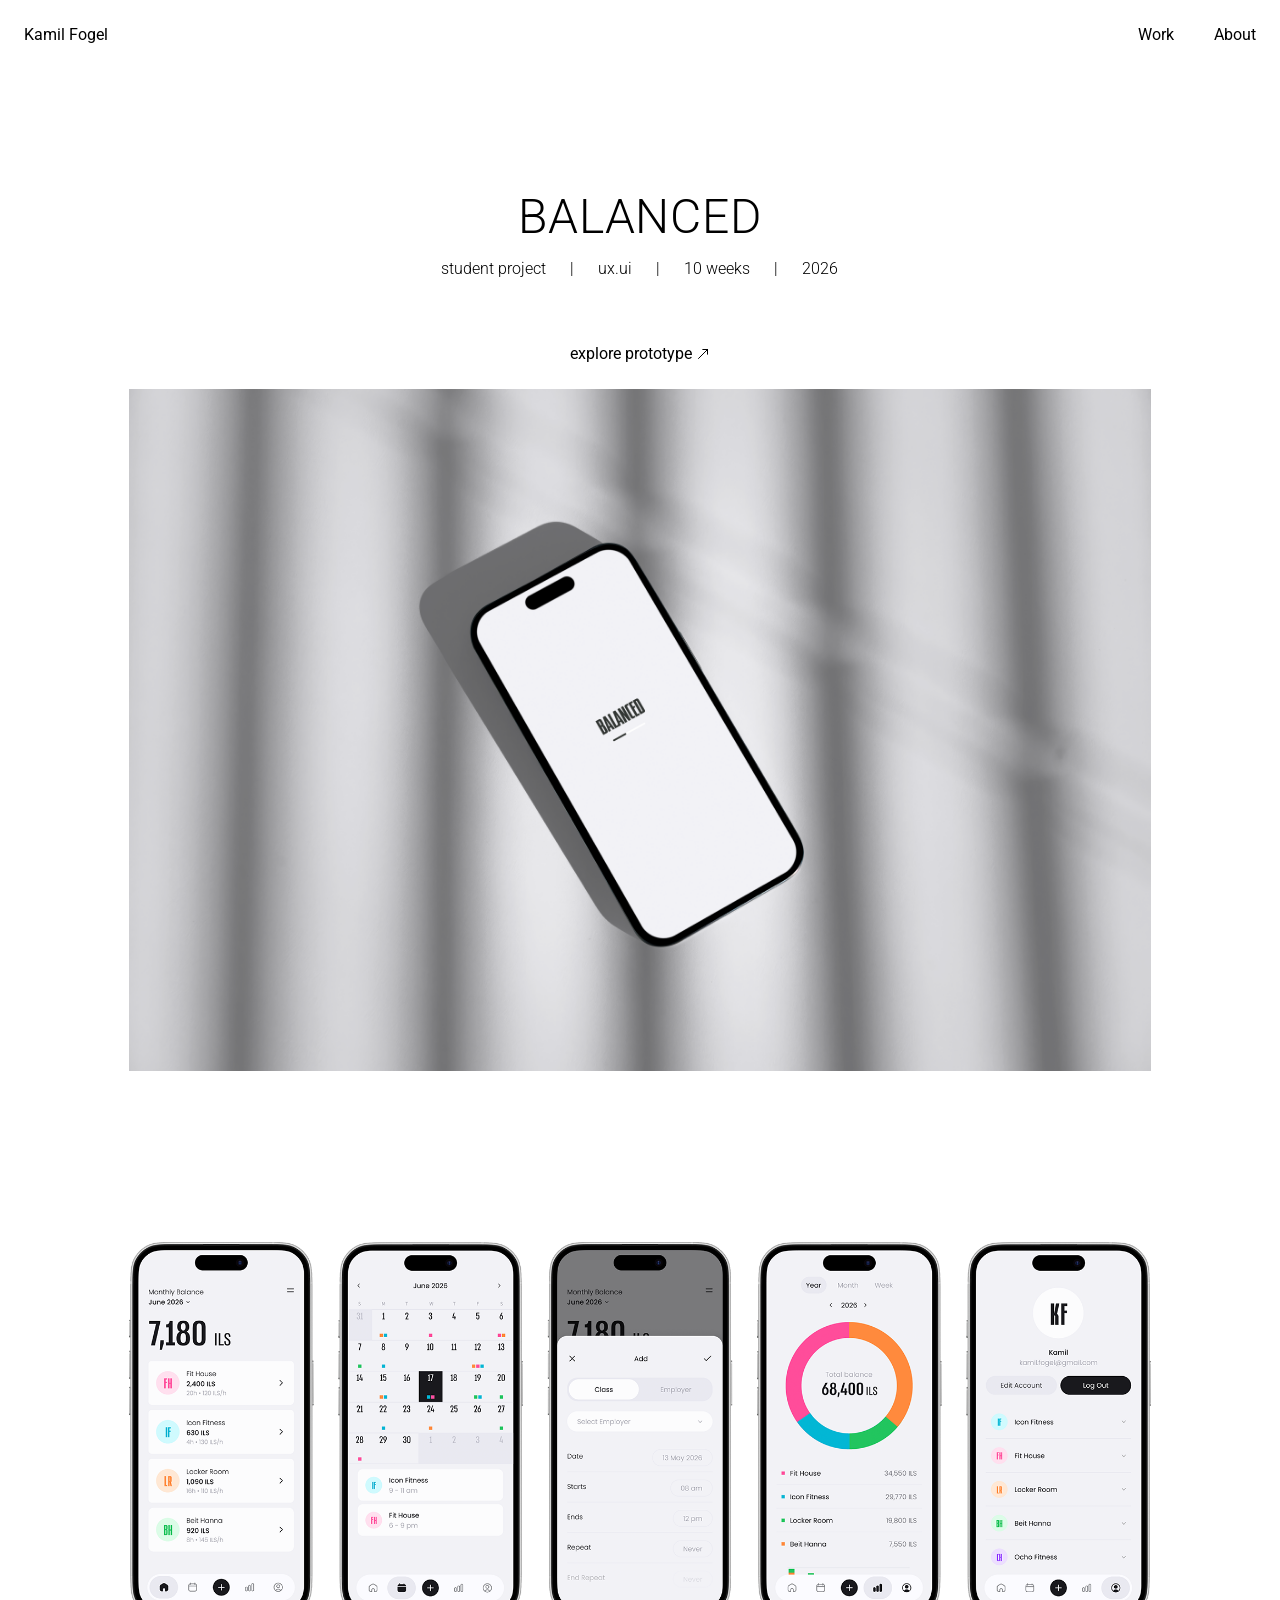
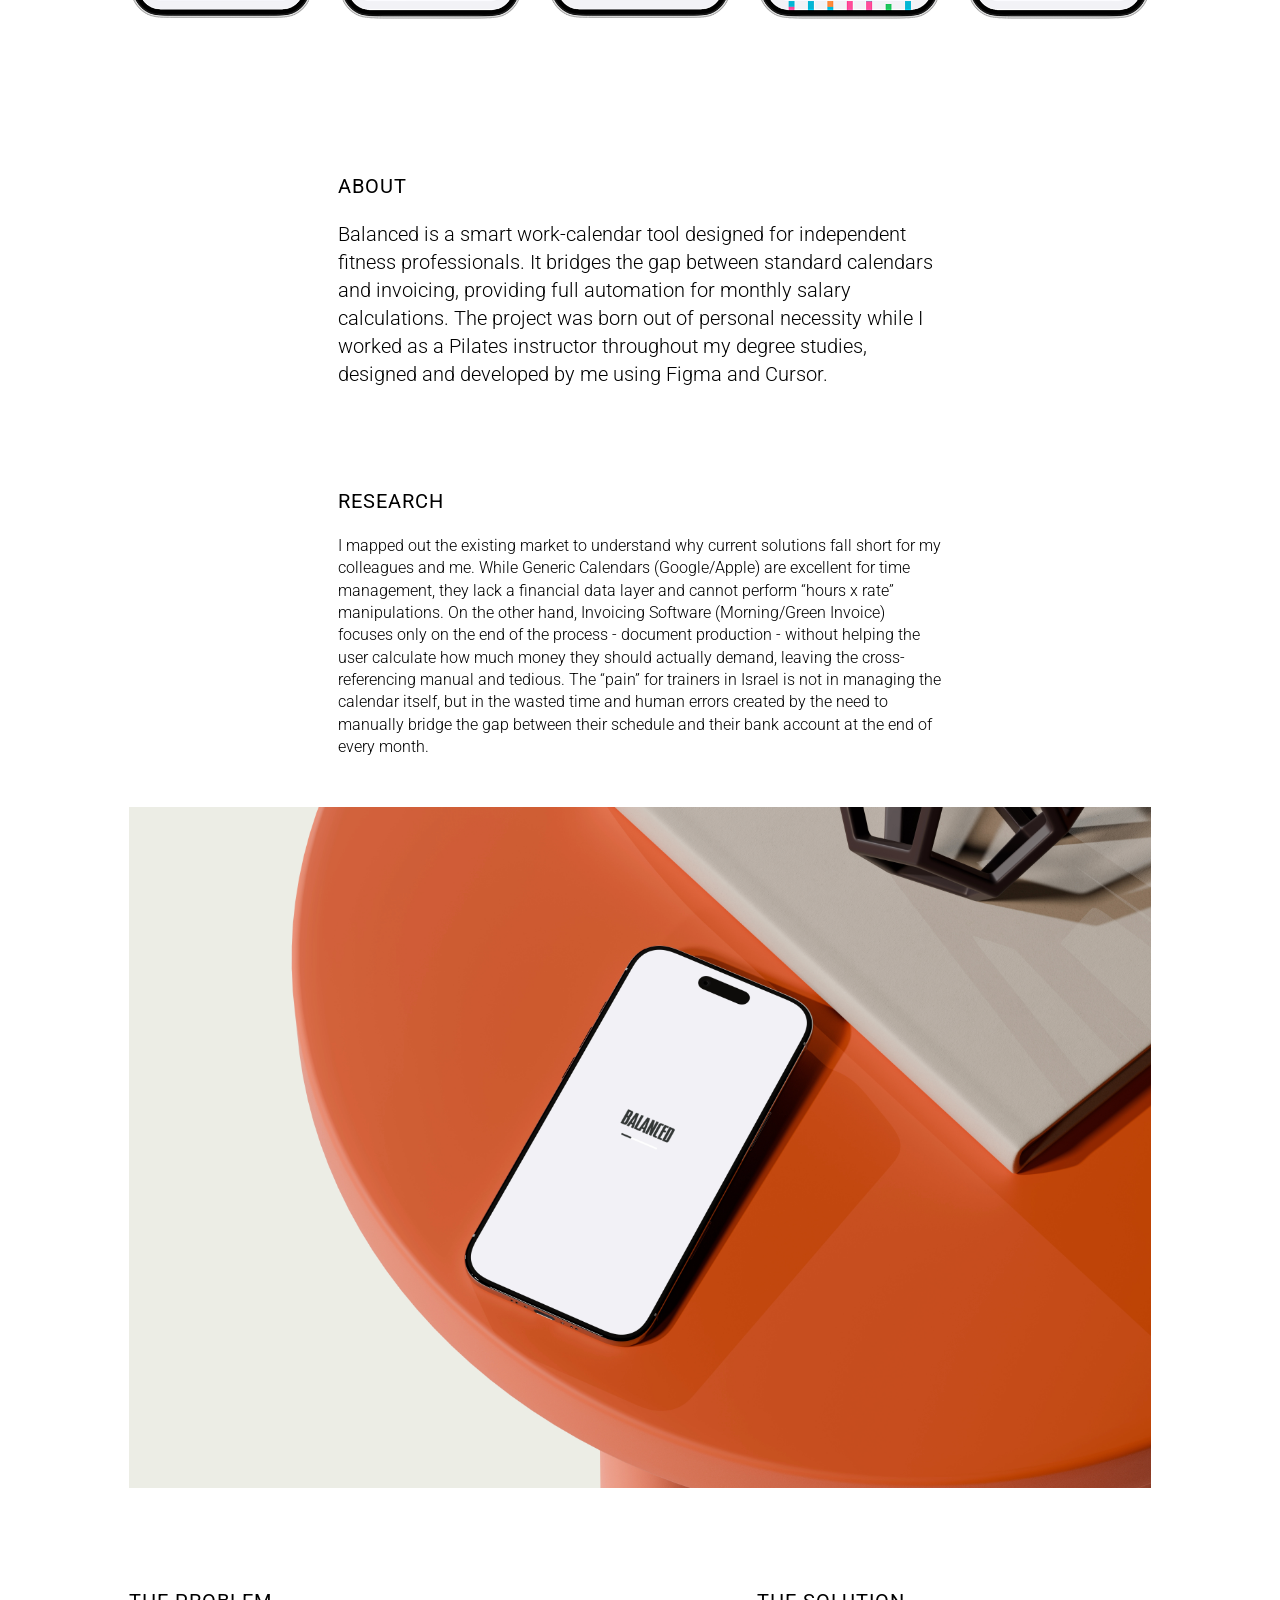
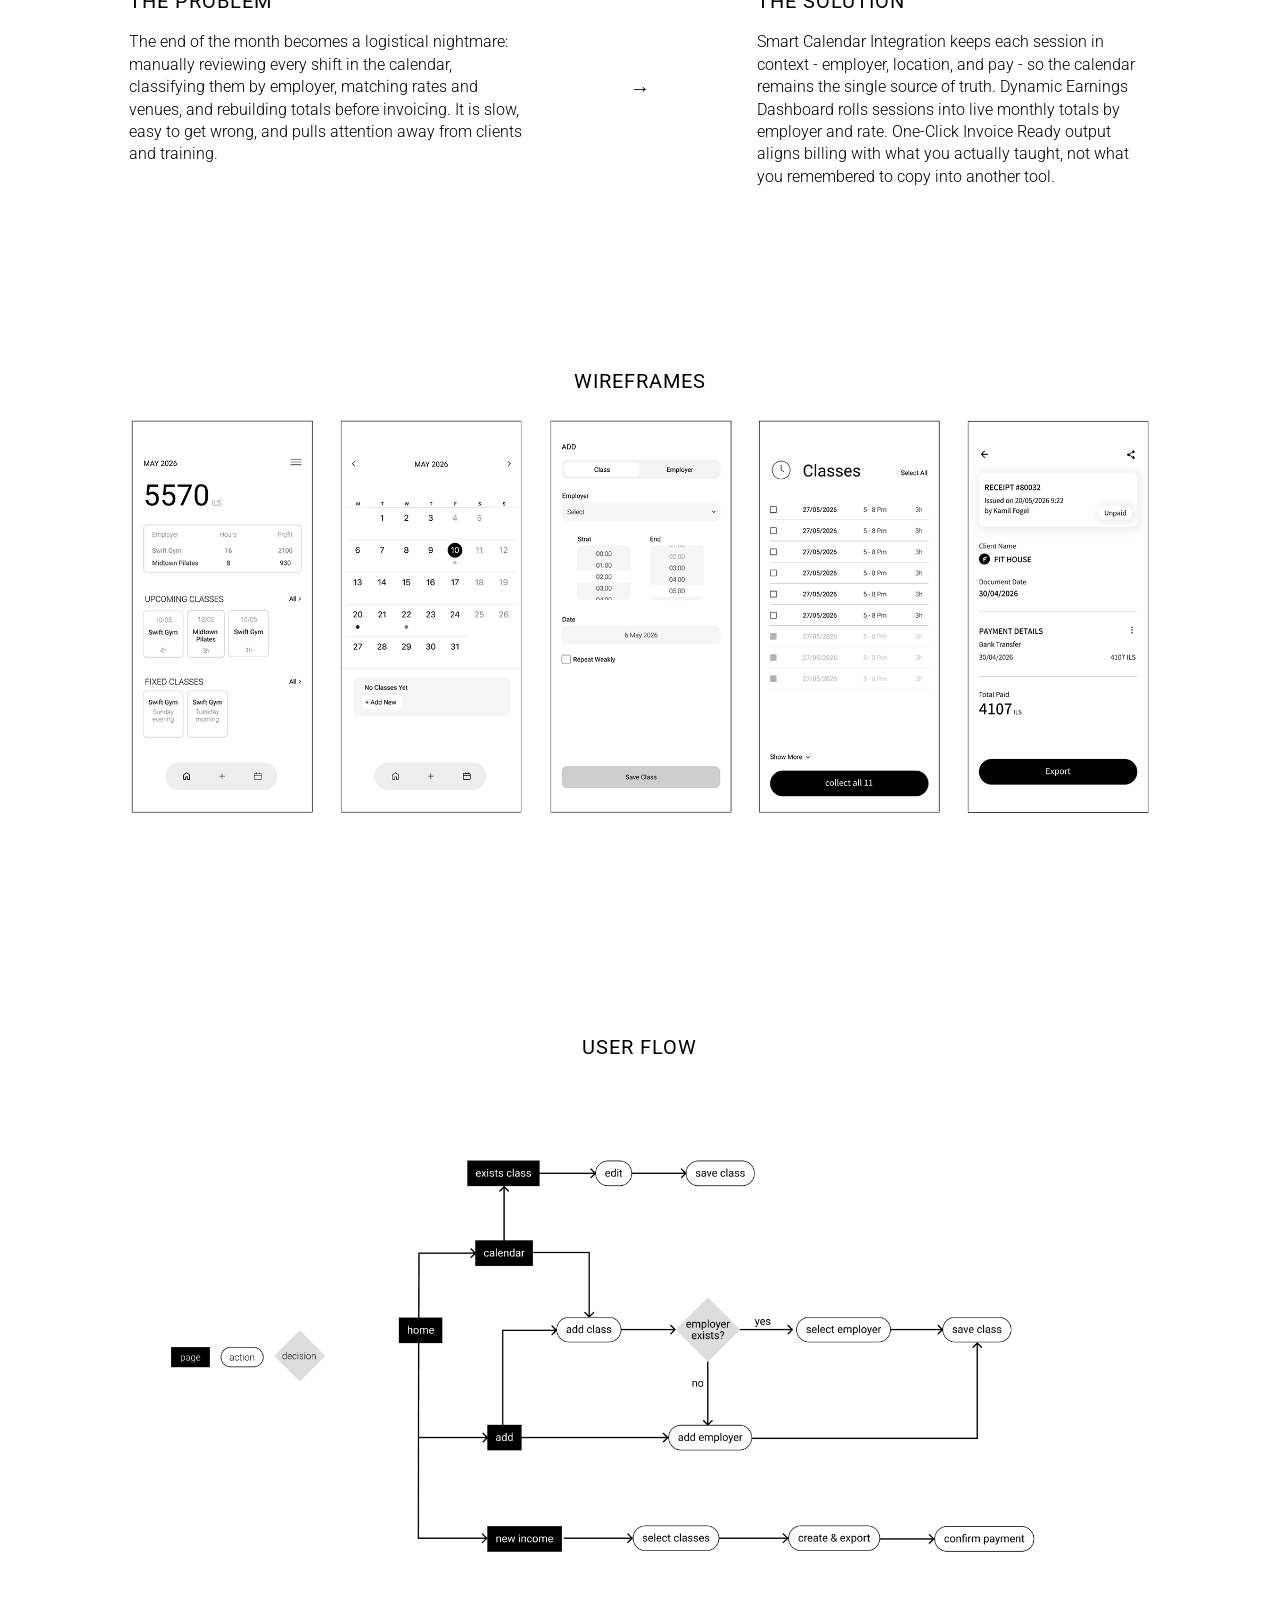
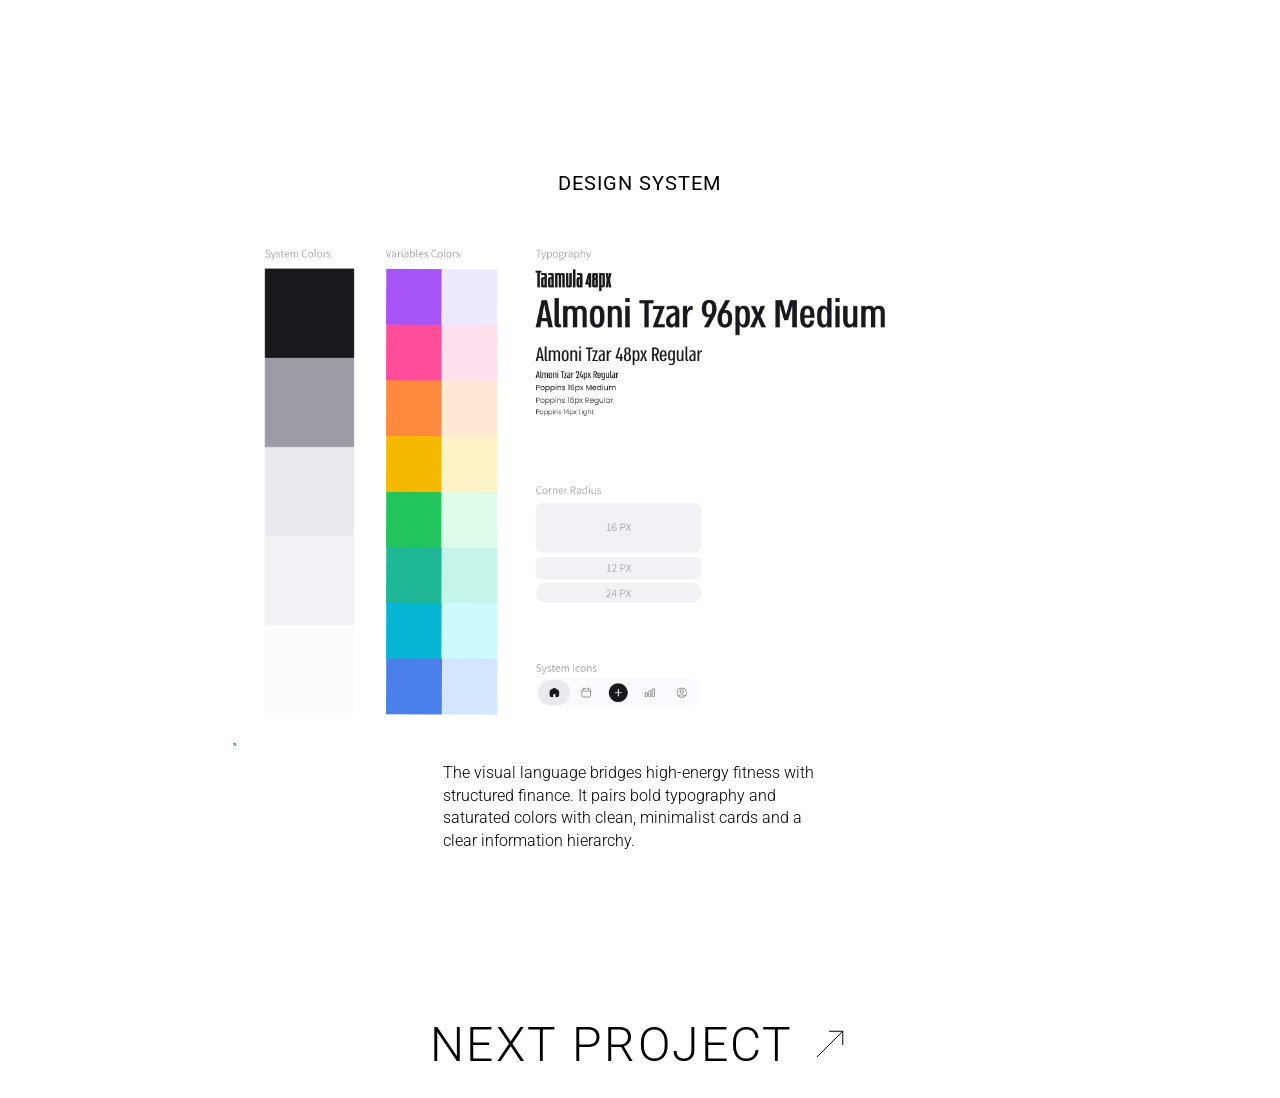
==== commit f2b3a25b: "תיאור קצר של השינוי שביצעת" ====
--- a/balanced.html
+++ b/balanced.html
@@ -384,9 +384,9 @@
     }
 
     .balanced-page .balanced-side-media-row > .case-body {
-      grid-column: 5 / 10;
-      min-width: 0;
-      margin: 0 0 16px;
+      grid-column: 5 / 9;
+      min-width: 0;
+      margin: 16px 0 0;
       width: 100%;
       text-align: left;
     }
@@ -682,9 +682,6 @@
           </div>
           <div class="balanced-side-media-row">
             <h2 class="case-subhead">design system</h2>
-            <p class="case-body">
-              The visual language bridges high-energy fitness with structured finance. It pairs bold typography and saturated colors with clean, minimalist cards and a clear information hierarchy.
-            </p>
             <figure class="balanced-design-system-figure" aria-label="Design system">
               <img
                 src="balancedproject/designsystem.png"
@@ -692,6 +689,9 @@
                 loading="lazy"
               />
             </figure>
+            <p class="case-body">
+              The visual language bridges high-energy fitness with structured finance. It pairs bold typography and saturated colors with clean, minimalist cards and a clear information hierarchy.
+            </p>
           </div>
         </div>
       </section>
